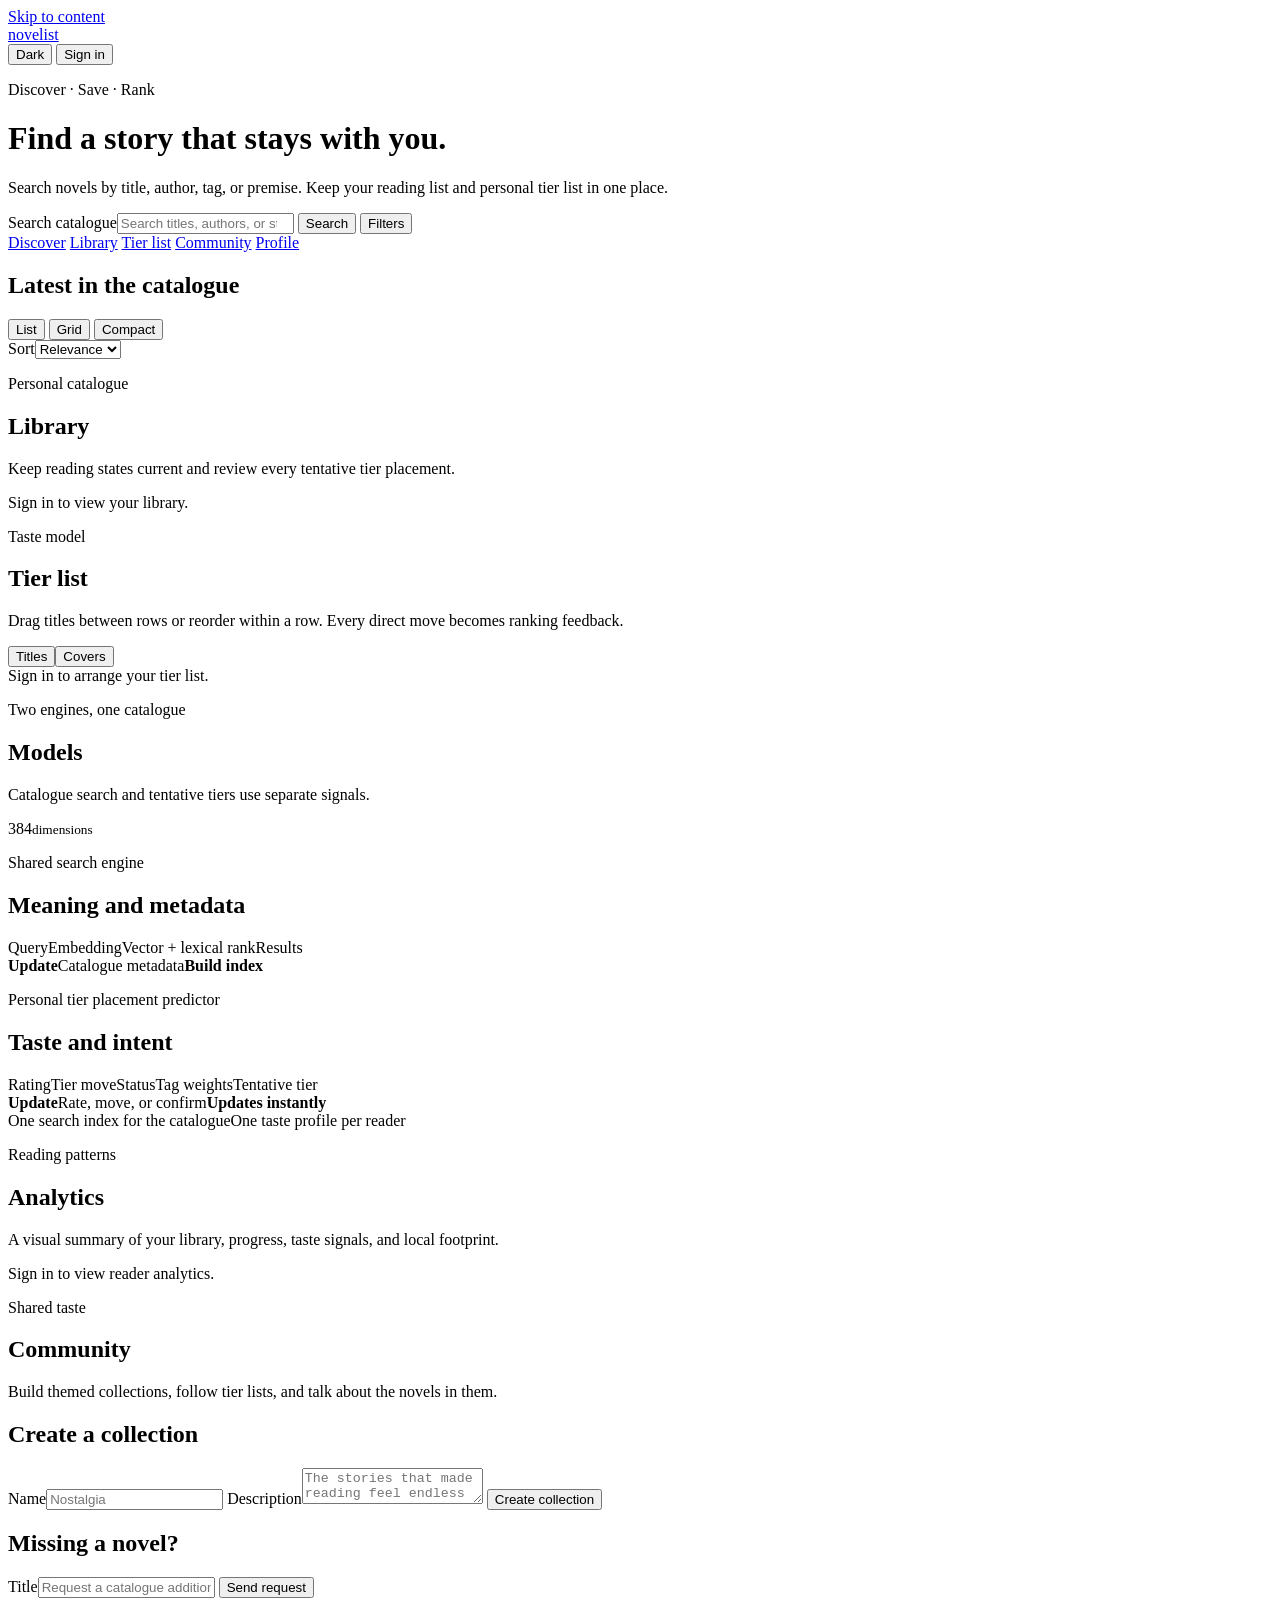
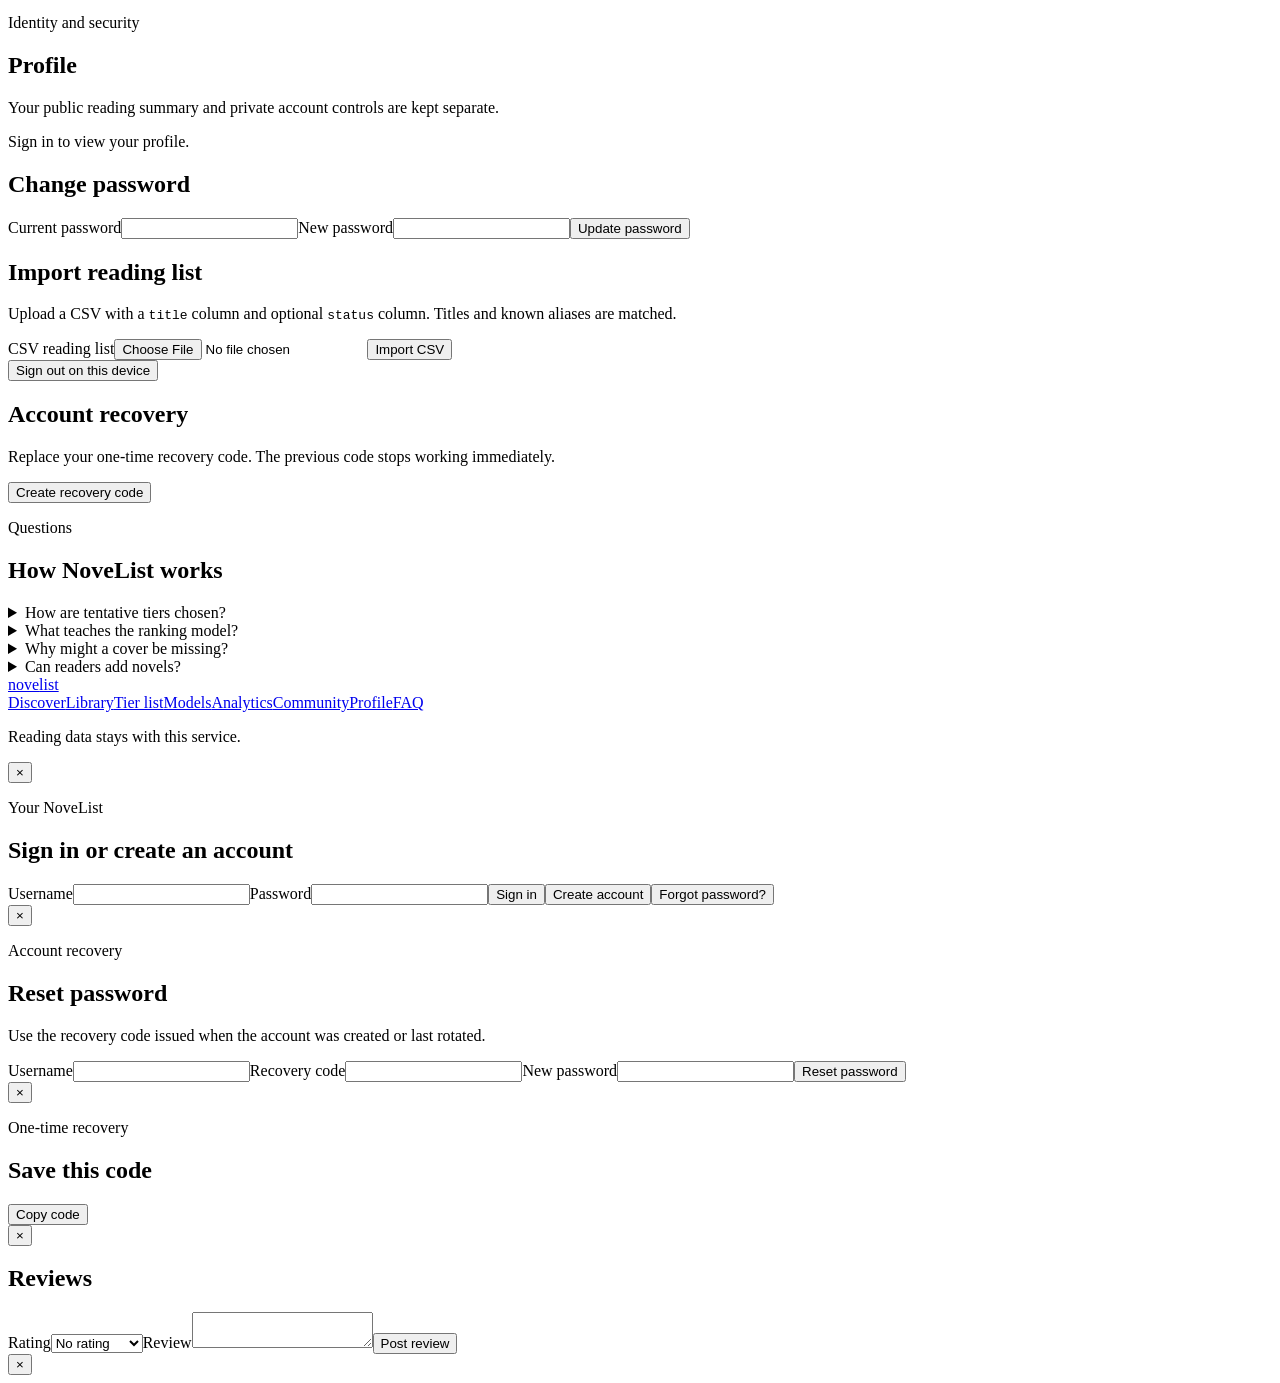
==== frontend/index.html @ 086676cf "Prepare NoveList for repository review" ====
<!doctype html>
<html lang="en">
<head>
  <meta charset="utf-8">
  <meta name="viewport" content="width=device-width, initial-scale=1">
  <meta name="description" content="Search a local novel catalogue, track reading progress, build tier lists, and review tentative placements shaped by your ratings.">
  <meta name="theme-color" content="#111512">
  <meta property="og:type" content="website">
  <meta property="og:title" content="NoveList | A living record of what you read">
  <meta property="og:description" content="Catalogue novels, track reading states, and shape a tier list that learns from your choices.">
  <meta id="og-image" property="og:image" content="/social-card.svg">
  <meta name="twitter:card" content="summary_large_image">
  <title>NoveList | Discover and rank novels</title>
  <link rel="icon" href="/favicon.svg" type="image/svg+xml">
  <link rel="stylesheet" href="/styles.css">
  <script type="application/ld+json">
  {"@context":"https://schema.org","@type":"FAQPage","mainEntity":[
    {"@type":"Question","name":"How are novels ranked?","acceptedAnswer":{"@type":"Answer","text":"New saves receive a tentative tier based on ratings, direct placements, matching tags, and reading state. Rating, moving, or confirming a title updates future suggestions."}},
    {"@type":"Question","name":"Where is reading data stored?","acceptedAnswer":{"@type":"Answer","text":"Accounts, reading states, tier placements, reviews, and collections are stored by the local NoveList service."}},
    {"@type":"Question","name":"Can I import an existing reading list?","acceptedAnswer":{"@type":"Answer","text":"Yes. Signed-in readers can import a CSV containing a title column and an optional status column."}}
  ]}
  </script>
</head>
<body>
  <a class="skip-link" href="#content">Skip to content</a>
  <header class="site-header">
    <a class="brand" href="#discover" aria-label="NoveList home">nove<span>list</span></a>
    <div class="header-actions">
      <button id="theme" class="icon-button" type="button" aria-label="Toggle colour theme">Dark</button>
      <button id="auth" class="outline-button" type="button">Sign in</button>
    </div>
  </header>

  <main id="content" class="page-shell">
    <div class="search-intro">
      <p class="eyebrow">Discover · Save · Rank</p>
      <h1>Find a story that stays with you.</h1>
      <p>Search novels by title, author, tag, or premise. Keep your reading list and personal tier list in one place.</p>
    </div>
    <div id="discover-search" class="search-bar">
      <label class="search-input"><span class="sr-only">Search catalogue</span><input id="query" type="search" autocomplete="off" placeholder="Search titles, authors, or story ideas"></label>
      <button id="search" class="primary-button" type="button">Search</button>
      <button id="open-filters" class="outline-button" type="button" aria-haspopup="dialog" aria-controls="tag-dialog" aria-expanded="false">Filters <span id="filter-count"></span></button>
    </div>
    <nav class="primary-nav" aria-label="Primary navigation">
      <a href="#discover" data-nav="discover">Discover</a>
      <a href="#library" data-nav="library">Library</a>
      <a href="#tiers" data-nav="tiers">Tier list</a>
      <a href="#community" data-nav="community">Community</a>
      <a href="#account" data-nav="account">Profile</a>
      <a href="#admin" data-nav="admin" id="admin-nav" hidden>Admin</a>
    </nav>
    <div id="notice" class="notice" role="status" aria-live="polite"></div>
    <div id="selected-tags" class="selected-tags" aria-label="Selected tag filters"></div>

    <section id="discover" class="view active" data-title="Discover novels">
      <dialog id="tag-dialog" class="filter-dialog" aria-labelledby="tag-filter-title">
        <div class="filter-heading"><h2 id="tag-filter-title">Filter by tags</h2><button id="close-filters" class="icon-button" type="button" aria-label="Close filters">×</button></div>
        <p>Choose tags to narrow results. A novel must have every selected tag.</p>
        <label class="tag-search">Find a tag<input id="tag-query" type="search" placeholder="Try cultivation" maxlength="80"></label>
        <p id="tag-summary" class="subtle" role="status"></p>
        <div id="tag-cloud" class="tag-cloud"><span class="subtle">Loading tags</span></div>
        <div class="filter-actions"><button id="clear-tags" class="text-button" type="button">Clear tags</button><button id="apply-filters" class="primary-button" type="button">Show results</button></div>
      </dialog>
      <div class="discover-layout">
        <div class="catalogue-panel">
          <div class="results-toolbar">
            <div><h2 id="results-title">Latest in the catalogue</h2><p id="results-count" class="subtle"></p></div>
            <div class="toolbar-controls">
              <div id="result-view" class="segmented" aria-label="Result layout">
                <button data-result-layout="list" type="button">List</button>
                <button data-result-layout="grid" type="button">Grid</button>
                <button data-result-layout="dense" type="button">Compact</button>
              </div>
              <label class="sort-control">Sort<select id="result-sort"><option value="relevance">Relevance</option><option value="recent">Newest</option><option value="title">Title A to Z</option><option value="random">Shuffle</option></select></label>
            </div>
          </div>
          <div id="results" class="results" aria-live="polite"><div class="skeleton-grid"><div></div><div></div><div></div></div></div>
          <div class="pagination"><button id="load-more" class="outline-button" type="button" hidden>Load more</button><span id="catalogue-end" class="subtle"></span></div>
          <div id="scroll-sentinel" aria-hidden="true"></div>
        </div>
      </div>
    </section>

    <section id="library" class="view" data-title="Your library">
      <div class="section-heading"><div><p class="eyebrow">Personal catalogue</p><h1>Library</h1><p>Keep reading states current and review every tentative tier placement.</p></div><div id="filters" class="status-filters"></div></div>
      <div id="books" class="library-grid"><div class="empty">Sign in to view your library.</div></div>
    </section>

    <section id="tiers" class="view" data-title="Your tier list">
      <div class="section-heading"><div><p class="eyebrow">Taste model</p><h1>Tier list</h1><p>Drag titles between rows or reorder within a row. Every direct move becomes ranking feedback.</p></div><div id="tier-view" class="segmented"><button data-display="title" type="button">Titles</button><button data-display="cover" type="button">Covers</button></div></div>
      <div id="tierboard" class="tierboard"><div class="empty">Sign in to arrange your tier list.</div></div>
    </section>

    <section id="models" class="view" data-title="Search and tier placement">
      <div class="section-heading"><div><p class="eyebrow">Two engines, one catalogue</p><h1>Models</h1><p>Catalogue search and tentative tiers use separate signals.</p></div><div id="model-catalogue-size" class="subtle"></div></div>
      <div class="model-map" aria-label="Search and tier placement flow">
        <article class="model-panel search-model">
          <div class="model-orbit"><span>384</span><small>dimensions</small></div>
          <p class="eyebrow">Shared search engine</p><h2>Meaning and metadata</h2>
          <div class="model-flow"><span>Query</span><i></i><span>Embedding</span><i></i><span>Vector + lexical rank</span><i></i><span>Results</span></div>
          <div class="model-update"><strong>Update</strong><span>Catalogue metadata</span><b>Build index</b></div>
        </article>
        <article class="model-panel taste-model">
          <div class="taste-radar" aria-hidden="true"><i></i><i></i><i></i><span></span></div>
          <p class="eyebrow">Personal tier placement predictor</p><h2>Taste and intent</h2>
          <div class="model-flow"><span>Rating</span><span>Tier move</span><span>Status</span><i></i><span>Tag weights</span><i></i><span>Tentative tier</span></div>
          <div class="model-update"><strong>Update</strong><span>Rate, move, or confirm</span><b>Updates instantly</b></div>
        </article>
      </div>
      <div class="model-legend"><span><i class="shared-dot"></i>One search index for the catalogue</span><span><i class="private-dot"></i>One taste profile per reader</span></div>
    </section>

    <section id="analytics" class="view" data-title="Reading analytics">
      <div class="section-heading"><div><p class="eyebrow">Reading patterns</p><h1>Analytics</h1><p>A visual summary of your library, progress, taste signals, and local footprint.</p></div><div id="storage" class="subtle"></div></div>
      <div id="analytics-content"><div class="empty">Sign in to view reader analytics.</div></div>
    </section>

    <section id="community" class="view" data-title="Community collections">
      <div class="section-heading"><div><p class="eyebrow">Shared taste</p><h1>Community</h1><p>Build themed collections, follow tier lists, and talk about the novels in them.</p></div></div>
      <div class="split-layout">
        <form id="collection-form" class="form-panel">
          <h2>Create a collection</h2>
          <label>Name<input id="collection-name" required maxlength="80" placeholder="Nostalgia"></label>
          <label>Description<textarea id="collection-description" maxlength="500" placeholder="The stories that made reading feel endless"></textarea></label>
          <button class="primary-button" type="submit">Create collection</button>
          <div class="form-divider"></div>
          <h2>Missing a novel?</h2>
          <label>Title<input id="request-title" maxlength="300" placeholder="Request a catalogue addition"></label>
          <button id="request-novel" class="outline-button" type="button">Send request</button>
        </form>
        <div id="shared-collections" class="collection-list"><div class="skeleton wide"></div></div>
      </div>
    </section>

    <section id="account" class="view" data-title="Reader profile">
      <div class="section-heading"><div><p class="eyebrow">Identity and security</p><h1>Profile</h1><p>Your public reading summary and private account controls are kept separate.</p></div></div>
      <div id="account-summary" class="profile-summary"><div class="empty">Sign in to view your profile.</div></div>
      <div id="account-controls" class="account-panels">
        <form id="password-form" class="form-panel"><h2>Change password</h2><label>Current password<input id="current-password" required type="password" autocomplete="current-password"></label><label>New password<input id="new-password" required minlength="10" type="password" autocomplete="new-password"></label><button class="outline-button" type="submit">Update password</button></form>
        <div class="form-panel"><h2>Import reading list</h2><p>Upload a CSV with a <code>title</code> column and optional <code>status</code> column. Titles and known aliases are matched.</p><label>CSV reading list<input id="library-import-file" type="file" accept=".csv,text/csv"></label><button id="import-library" class="outline-button" type="button">Import CSV</button><div class="form-divider"></div><button id="logout" class="outline-button" type="button">Sign out on this device</button></div>
        <div class="form-panel"><h2>Account recovery</h2><p>Replace your one-time recovery code. The previous code stops working immediately.</p><button id="rotate-recovery" class="outline-button" type="button">Create recovery code</button></div>
      </div>
    </section>

    <section id="admin" class="view" data-title="Catalogue administration" hidden>
      <div class="section-heading"><div><p class="eyebrow">Metadata operations</p><h1>Catalogue ingestion</h1><p>Collection jobs rotate through later pages, skip complete records, and revisit incomplete metadata.</p></div></div>
      <div class="admin-grid">
        <form id="direct-form" class="form-panel"><h2>Find an exact title</h2><p>Search all configured providers. Matching series titles are collected with it when a series page is available.</p><label>Novel title<input id="direct-title" required maxlength="300" placeholder="Exact or translated title"></label><button class="primary-button" type="submit">Find and add</button></form>
        <form id="scrape-form" class="form-panel"><h2>Expand or repair the catalogue</h2><label>Operation<select id="scrape-source"><option value="repair">Repair missing covers, authors, and descriptions</option><option value="royalroad">Royal Road, continue later pages</option><option value="novelfire">NovelFire xianxia and xuanhuan</option><option value="novelfull">NovelFull xianxia and xuanhuan</option><option value="novelupdates">Novel Updates xianxia and xuanhuan</option></select></label><label>Maximum records<input id="scrape-limit" type="number" min="1" max="200" value="20"></label><button class="outline-button" type="submit">Start collection</button></form>
        <form id="custom-scrape-form" class="form-panel"><h2>Add from a metadata page</h2><label>Public page URL<input id="custom-source-url" required type="url" maxlength="2000" placeholder="https://publisher.example/book"></label><button class="outline-button" type="submit">Collect page</button></form>
        <form id="catalogue-editor" class="form-panel catalogue-editor"><div class="editor-heading"><h2>Edit catalogue record</h2><span id="editor-record-id">New record</span></div><label>Title<input id="editor-title" required maxlength="300"></label><label>Aliases<textarea id="editor-aliases" placeholder="One title per line"></textarea></label><label>Author<input id="editor-author" maxlength="300"></label><label>Description<textarea id="editor-synopsis" maxlength="20000"></textarea></label><div class="editor-columns"><label>Tags<input id="editor-tags" placeholder="fantasy, cultivation"></label><label>Publication status<input id="editor-status" maxlength="80"></label><label>Source label<input id="editor-source" maxlength="120"></label><label>Cover URL<input id="editor-cover" type="url" maxlength="2000"></label></div><label>Source links<textarea id="editor-links" placeholder="Publisher | https://example.com/book"></textarea></label><div class="collection-actions"><button class="primary-button" type="submit">Save record</button><button id="editor-reset" class="outline-button" type="button">New record</button></div></form>
      </div>
      <div id="scrape-jobs" class="jobs-panel"></div>
    </section>

    <section id="faq" class="view faq" data-title="Frequently asked questions" aria-labelledby="faq-title">
      <p class="eyebrow">Questions</p><h2 id="faq-title">How NoveList works</h2>
      <div class="faq-grid">
        <details><summary>How are tentative tiers chosen?</summary><p>Direct placements and ratings establish your baseline. Shared tags and the title’s reading state adjust that estimate. Dropped titles start conservatively.</p></details>
        <details><summary>What teaches the ranking model?</summary><p>Rating, dragging, assigning a tier, or confirming a suggestion records feedback. Later predictions use those choices, with more weight on completed and dropped titles.</p></details>
        <details><summary>Why might a cover be missing?</summary><p>A source may not publish one, may block hotlinking, or may have moved the image. NoveList tries its local cache, a safe proxy, and the source URL before showing a placeholder.</p></details>
        <details><summary>Can readers add novels?</summary><p>Readers can request a title. Administrators can run exact-title discovery or broader collection jobs so the shared catalogue stays controlled and deduplicated.</p></details>
      </div>
    </section>
  </main>

  <footer class="site-footer"><a class="brand" href="#discover">nove<span>list</span></a><nav><a href="#discover">Discover</a><a href="#library">Library</a><a href="#tiers">Tier list</a><a href="#models">Models</a><a href="#analytics">Analytics</a><a href="#community">Community</a><a href="#account">Profile</a><a href="#faq">FAQ</a></nav><p>Reading data stays with this service.</p></footer>

  <div id="login-modal" class="modal" aria-hidden="true"><form id="login-form" class="modal-panel"><button id="close-login" type="button" class="modal-close" aria-label="Close">×</button><p class="eyebrow">Your NoveList</p><h2>Sign in or create an account</h2><p id="auth-message" class="form-message" role="status"></p><label>Username<input id="username" required minlength="3" maxlength="32" autocomplete="username"></label><label>Password<input id="password" required maxlength="256" type="password" autocomplete="current-password"></label><button id="sign-in" class="primary-button" type="submit">Sign in</button><button id="register" class="outline-button" type="button">Create account</button><button id="open-reset" class="text-button" type="button">Forgot password?</button></form></div>
  <div id="reset-modal" class="modal" aria-hidden="true"><form id="reset-form" class="modal-panel"><button id="close-reset" type="button" class="modal-close" aria-label="Close">×</button><p class="eyebrow">Account recovery</p><h2>Reset password</h2><p id="reset-message" class="form-message" role="status">Use the recovery code issued when the account was created or last rotated.</p><label>Username<input id="reset-username" required minlength="3" maxlength="32" autocomplete="username"></label><label>Recovery code<input id="reset-code" required minlength="16" maxlength="128" autocomplete="off"></label><label>New password<input id="reset-password" required minlength="10" maxlength="256" type="password" autocomplete="new-password"></label><button class="primary-button" type="submit">Reset password</button></form></div>
  <div id="recovery-modal" class="modal" aria-hidden="true"><div class="modal-panel"><button id="close-recovery" type="button" class="modal-close" aria-label="Close">×</button><p class="eyebrow">One-time recovery</p><h2>Save this code</h2><p id="recovery-lead" class="subtle"></p><code id="recovery-code" class="recovery-code"></code><button id="copy-recovery" class="outline-button" type="button">Copy code</button></div></div>
  <div id="review-modal" class="modal" aria-hidden="true"><div class="modal-panel discussion"><button id="close-reviews" type="button" class="modal-close" aria-label="Close">×</button><h2 id="review-title">Reviews</h2><div id="review-list" class="discussion-list"></div><form id="review-form"><label>Rating<select id="review-rating"><option value="">No rating</option><option value="5">5, loved it</option><option value="4">4, liked it</option><option value="3">3, mixed</option><option value="2">2, disliked it</option><option value="1">1, hated it</option></select></label><label>Review<textarea id="review-body" required maxlength="2000"></textarea></label><button class="primary-button" type="submit">Post review</button></form></div></div>
  <div id="collection-modal" class="modal" aria-hidden="true"><div class="modal-panel collection-detail"><button id="close-collection" type="button" class="modal-close" aria-label="Close">×</button><div id="collection-detail"></div></div></div>

  <script src="/app.js" defer></script>
</body>
</html>
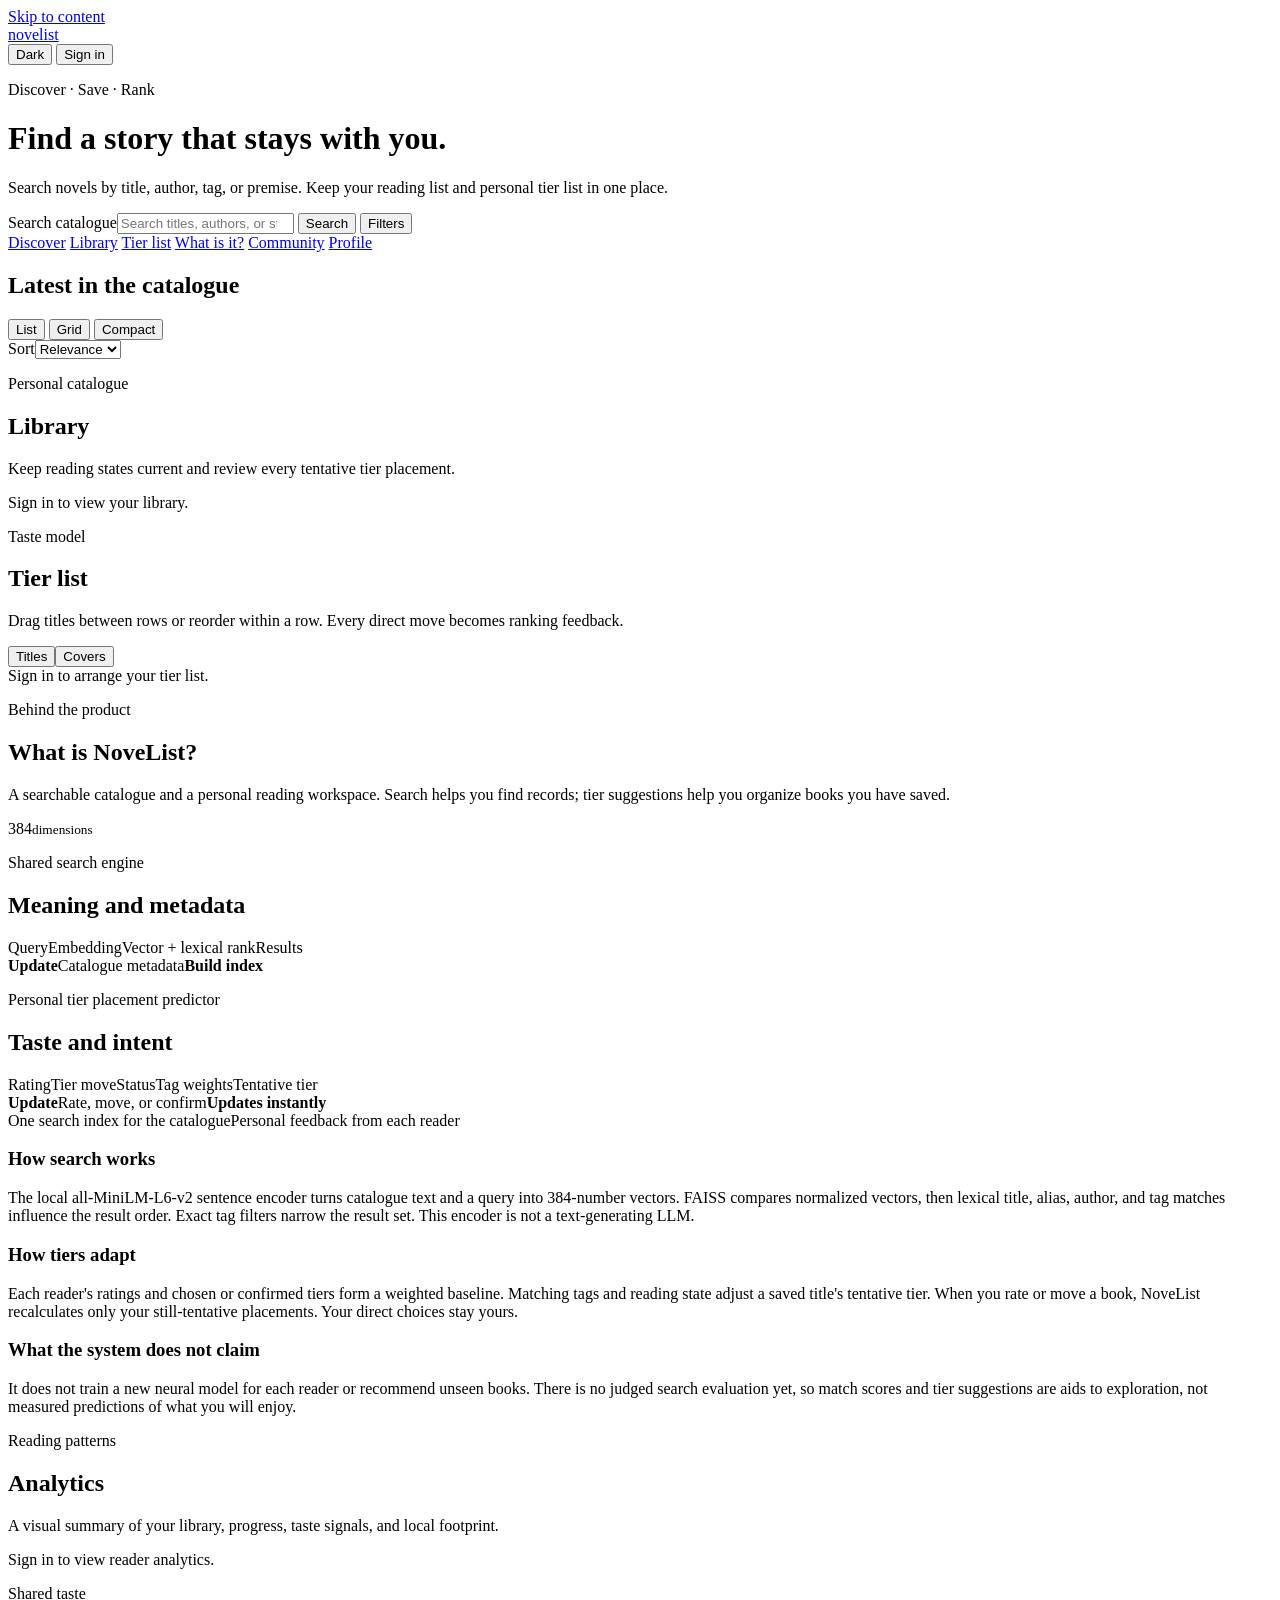
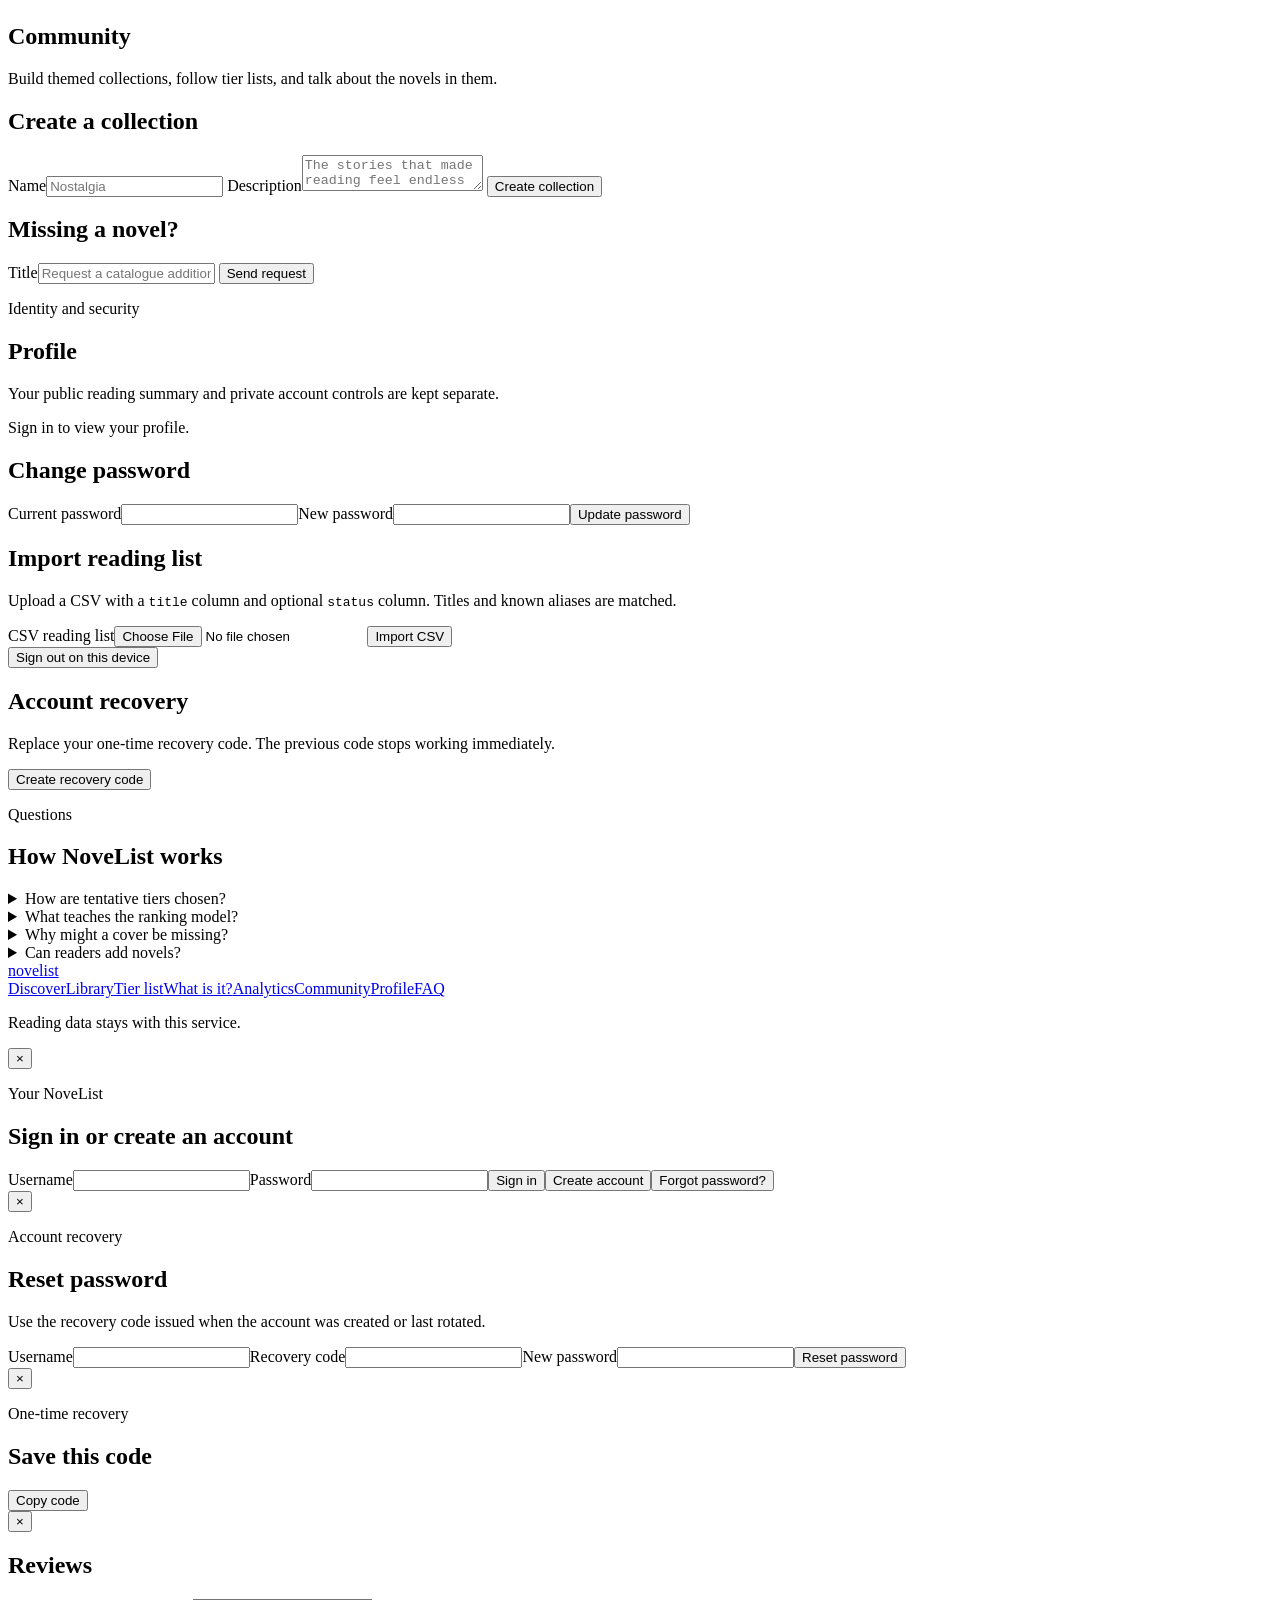
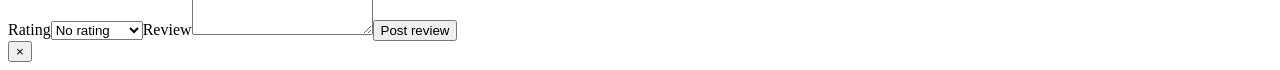
==== commit 84e1eb2f: "Add catalogue preview and deployment setup" ====
--- a/frontend/index.html
+++ b/frontend/index.html
@@ -12,7 +12,7 @@
   <meta name="twitter:card" content="summary_large_image">
   <title>NoveList | Discover and rank novels</title>
   <link rel="icon" href="/favicon.svg" type="image/svg+xml">
-  <link rel="stylesheet" href="/styles.css">
+  <link rel="stylesheet" href="/styles.css?v=2">
   <script type="application/ld+json">
   {"@context":"https://schema.org","@type":"FAQPage","mainEntity":[
     {"@type":"Question","name":"How are novels ranked?","acceptedAnswer":{"@type":"Answer","text":"New saves receive a tentative tier based on ratings, direct placements, matching tags, and reading state. Rating, moving, or confirming a title updates future suggestions."}},
@@ -46,10 +46,13 @@
       <a href="#discover" data-nav="discover">Discover</a>
       <a href="#library" data-nav="library">Library</a>
       <a href="#tiers" data-nav="tiers">Tier list</a>
+      <a href="#models" data-nav="models">What is it?</a>
       <a href="#community" data-nav="community">Community</a>
       <a href="#account" data-nav="account">Profile</a>
       <a href="#admin" data-nav="admin" id="admin-nav" hidden>Admin</a>
     </nav>
+    <div id="demo-banner" class="demo-banner" hidden>Fictional demonstration catalogue · These records are examples, not published novels.</div>
+    <div id="preview-banner" class="preview-banner" hidden><p id="preview-copy"></p><button id="preview-signin" class="outline-button" type="button">Sign in for the full catalogue</button></div>
     <div id="notice" class="notice" role="status" aria-live="polite"></div>
     <div id="selected-tags" class="selected-tags" aria-label="Selected tag filters"></div>
 
@@ -93,7 +96,7 @@
     </section>
 
     <section id="models" class="view" data-title="Search and tier placement">
-      <div class="section-heading"><div><p class="eyebrow">Two engines, one catalogue</p><h1>Models</h1><p>Catalogue search and tentative tiers use separate signals.</p></div><div id="model-catalogue-size" class="subtle"></div></div>
+      <div class="section-heading"><div><p class="eyebrow">Behind the product</p><h1>What is NoveList?</h1><p>A searchable catalogue and a personal reading workspace. Search helps you find records; tier suggestions help you organize books you have saved.</p></div><div id="model-catalogue-size" class="subtle"></div></div>
       <div class="model-map" aria-label="Search and tier placement flow">
         <article class="model-panel search-model">
           <div class="model-orbit"><span>384</span><small>dimensions</small></div>
@@ -108,7 +111,12 @@
           <div class="model-update"><strong>Update</strong><span>Rate, move, or confirm</span><b>Updates instantly</b></div>
         </article>
       </div>
-      <div class="model-legend"><span><i class="shared-dot"></i>One search index for the catalogue</span><span><i class="private-dot"></i>One taste profile per reader</span></div>
+      <div class="model-legend"><span><i class="shared-dot"></i>One search index for the catalogue</span><span><i class="private-dot"></i>Personal feedback from each reader</span></div>
+      <div class="architecture-notes">
+        <article><h3>How search works</h3><p>The local all-MiniLM-L6-v2 sentence encoder turns catalogue text and a query into 384-number vectors. FAISS compares normalized vectors, then lexical title, alias, author, and tag matches influence the result order. Exact tag filters narrow the result set. This encoder is not a text-generating LLM.</p></article>
+        <article><h3>How tiers adapt</h3><p>Each reader's ratings and chosen or confirmed tiers form a weighted baseline. Matching tags and reading state adjust a saved title's tentative tier. When you rate or move a book, NoveList recalculates only your still-tentative placements. Your direct choices stay yours.</p></article>
+        <article><h3>What the system does not claim</h3><p>It does not train a new neural model for each reader or recommend unseen books. There is no judged search evaluation yet, so match scores and tier suggestions are aids to exploration, not measured predictions of what you will enjoy.</p></article>
+      </div>
     </section>
 
     <section id="analytics" class="view" data-title="Reading analytics">
@@ -165,7 +173,7 @@
     </section>
   </main>
 
-  <footer class="site-footer"><a class="brand" href="#discover">nove<span>list</span></a><nav><a href="#discover">Discover</a><a href="#library">Library</a><a href="#tiers">Tier list</a><a href="#models">Models</a><a href="#analytics">Analytics</a><a href="#community">Community</a><a href="#account">Profile</a><a href="#faq">FAQ</a></nav><p>Reading data stays with this service.</p></footer>
+  <footer class="site-footer"><a class="brand" href="#discover">nove<span>list</span></a><nav><a href="#discover">Discover</a><a href="#library">Library</a><a href="#tiers">Tier list</a><a href="#models">What is it?</a><a href="#analytics">Analytics</a><a href="#community">Community</a><a href="#account">Profile</a><a href="#faq">FAQ</a></nav><p>Reading data stays with this service.</p></footer>
 
   <div id="login-modal" class="modal" aria-hidden="true"><form id="login-form" class="modal-panel"><button id="close-login" type="button" class="modal-close" aria-label="Close">×</button><p class="eyebrow">Your NoveList</p><h2>Sign in or create an account</h2><p id="auth-message" class="form-message" role="status"></p><label>Username<input id="username" required minlength="3" maxlength="32" autocomplete="username"></label><label>Password<input id="password" required maxlength="256" type="password" autocomplete="current-password"></label><button id="sign-in" class="primary-button" type="submit">Sign in</button><button id="register" class="outline-button" type="button">Create account</button><button id="open-reset" class="text-button" type="button">Forgot password?</button></form></div>
   <div id="reset-modal" class="modal" aria-hidden="true"><form id="reset-form" class="modal-panel"><button id="close-reset" type="button" class="modal-close" aria-label="Close">×</button><p class="eyebrow">Account recovery</p><h2>Reset password</h2><p id="reset-message" class="form-message" role="status">Use the recovery code issued when the account was created or last rotated.</p><label>Username<input id="reset-username" required minlength="3" maxlength="32" autocomplete="username"></label><label>Recovery code<input id="reset-code" required minlength="16" maxlength="128" autocomplete="off"></label><label>New password<input id="reset-password" required minlength="10" maxlength="256" type="password" autocomplete="new-password"></label><button class="primary-button" type="submit">Reset password</button></form></div>
@@ -173,6 +181,6 @@
   <div id="review-modal" class="modal" aria-hidden="true"><div class="modal-panel discussion"><button id="close-reviews" type="button" class="modal-close" aria-label="Close">×</button><h2 id="review-title">Reviews</h2><div id="review-list" class="discussion-list"></div><form id="review-form"><label>Rating<select id="review-rating"><option value="">No rating</option><option value="5">5, loved it</option><option value="4">4, liked it</option><option value="3">3, mixed</option><option value="2">2, disliked it</option><option value="1">1, hated it</option></select></label><label>Review<textarea id="review-body" required maxlength="2000"></textarea></label><button class="primary-button" type="submit">Post review</button></form></div></div>
   <div id="collection-modal" class="modal" aria-hidden="true"><div class="modal-panel collection-detail"><button id="close-collection" type="button" class="modal-close" aria-label="Close">×</button><div id="collection-detail"></div></div></div>
 
-  <script src="/app.js" defer></script>
+  <script src="/app.js?v=2" defer></script>
 </body>
 </html>
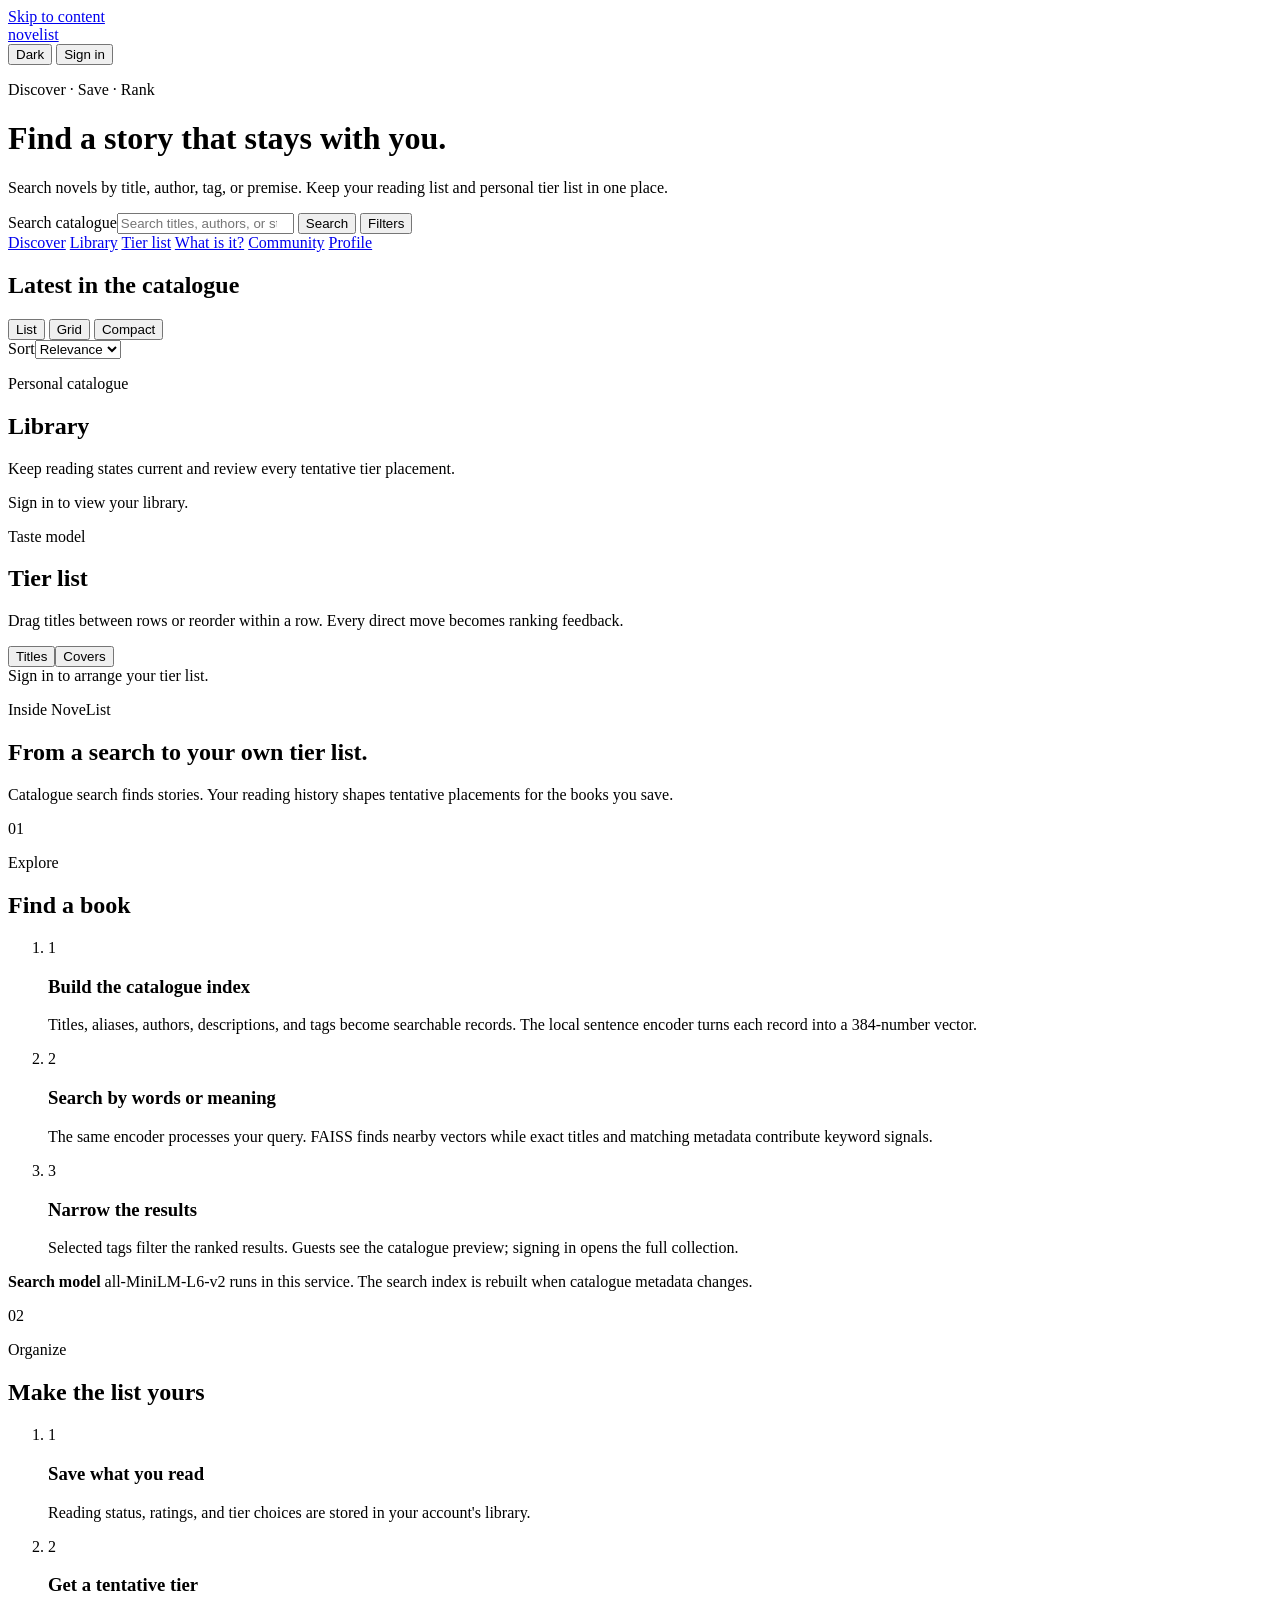
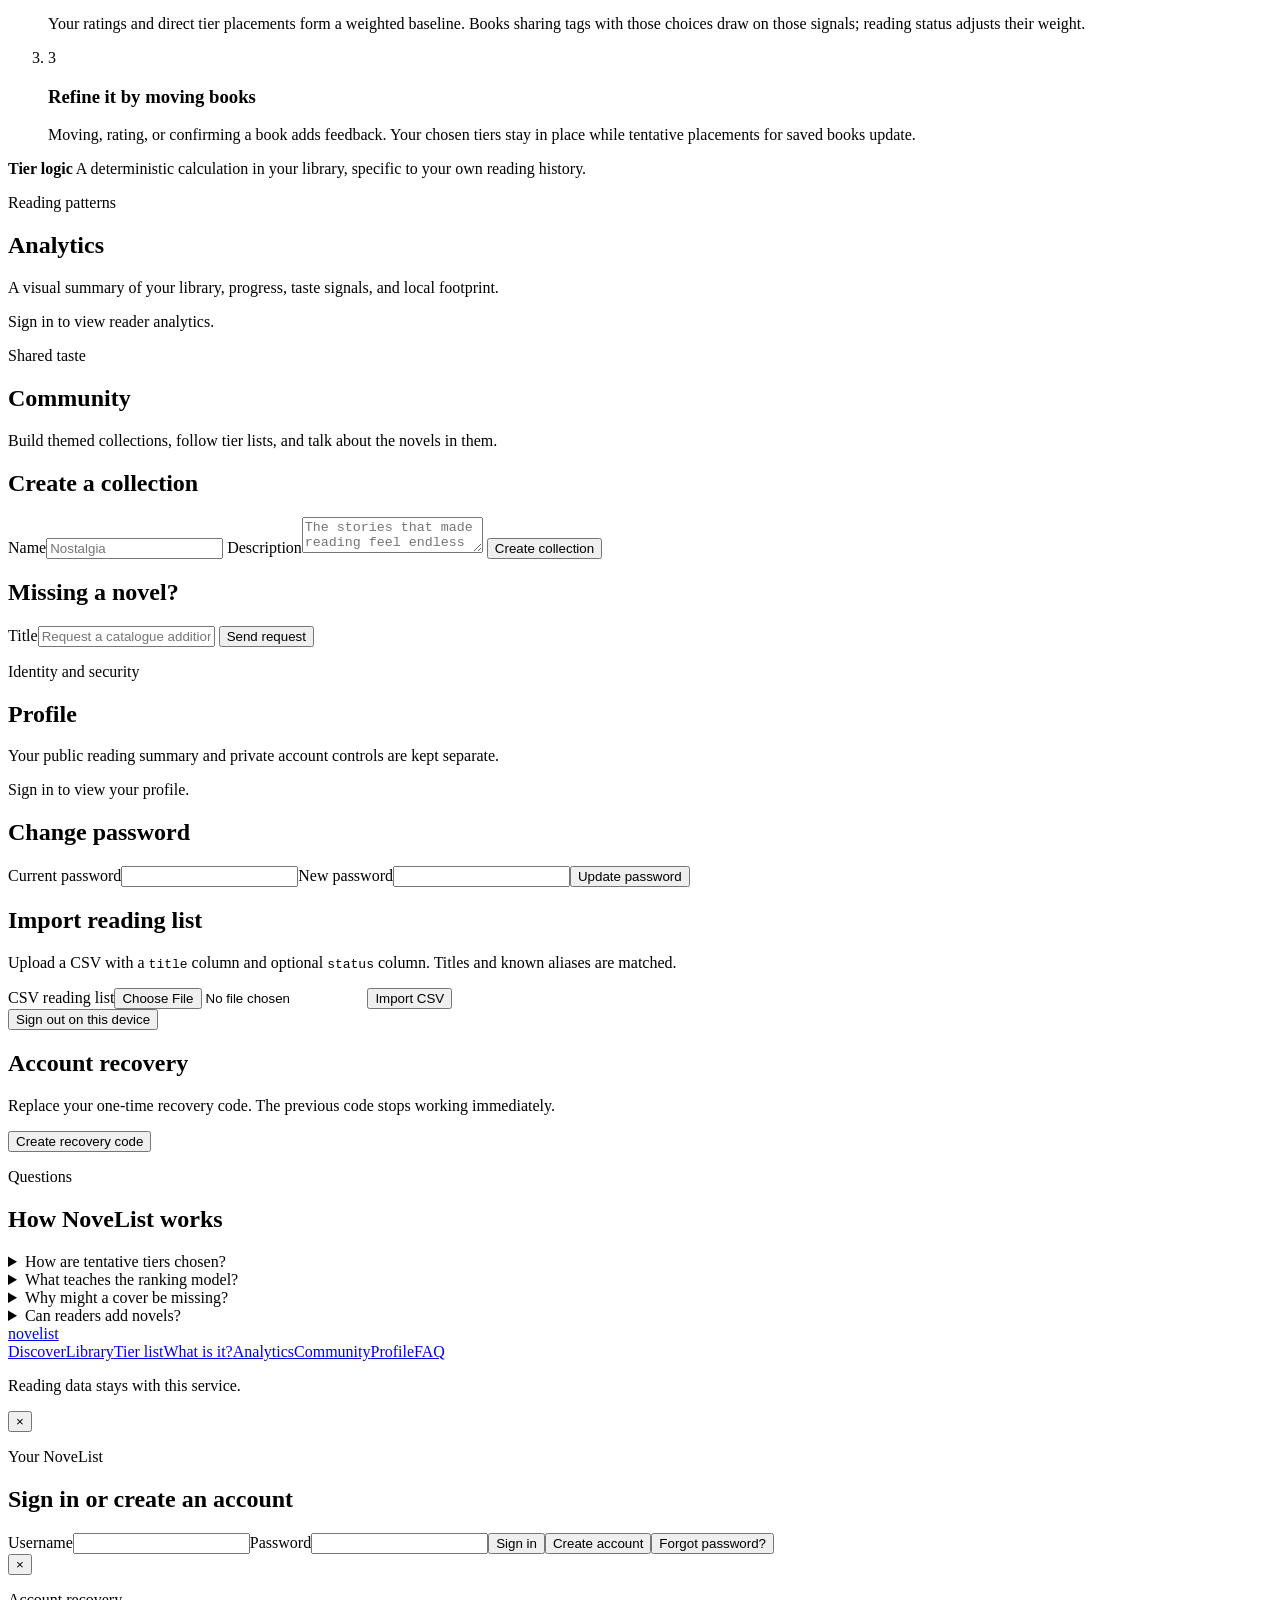
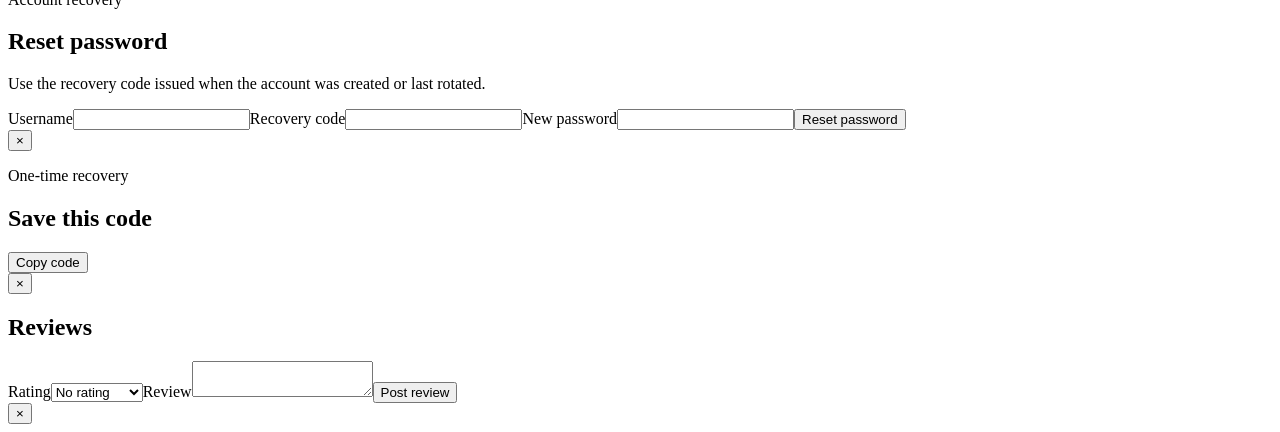
==== commit e7e971d2: "Refine NoveList documentation and interface" ====
--- a/frontend/index.html
+++ b/frontend/index.html
@@ -12,7 +12,7 @@
   <meta name="twitter:card" content="summary_large_image">
   <title>NoveList | Discover and rank novels</title>
   <link rel="icon" href="/favicon.svg" type="image/svg+xml">
-  <link rel="stylesheet" href="/styles.css?v=2">
+  <link rel="stylesheet" href="/styles.css?v=3">
   <script type="application/ld+json">
   {"@context":"https://schema.org","@type":"FAQPage","mainEntity":[
     {"@type":"Question","name":"How are novels ranked?","acceptedAnswer":{"@type":"Answer","text":"New saves receive a tentative tier based on ratings, direct placements, matching tags, and reading state. Rating, moving, or confirming a title updates future suggestions."}},
@@ -95,27 +95,31 @@
       <div id="tierboard" class="tierboard"><div class="empty">Sign in to arrange your tier list.</div></div>
     </section>
 
-    <section id="models" class="view" data-title="Search and tier placement">
-      <div class="section-heading"><div><p class="eyebrow">Behind the product</p><h1>What is NoveList?</h1><p>A searchable catalogue and a personal reading workspace. Search helps you find records; tier suggestions help you organize books you have saved.</p></div><div id="model-catalogue-size" class="subtle"></div></div>
-      <div class="model-map" aria-label="Search and tier placement flow">
-        <article class="model-panel search-model">
-          <div class="model-orbit"><span>384</span><small>dimensions</small></div>
-          <p class="eyebrow">Shared search engine</p><h2>Meaning and metadata</h2>
-          <div class="model-flow"><span>Query</span><i></i><span>Embedding</span><i></i><span>Vector + lexical rank</span><i></i><span>Results</span></div>
-          <div class="model-update"><strong>Update</strong><span>Catalogue metadata</span><b>Build index</b></div>
-        </article>
-        <article class="model-panel taste-model">
-          <div class="taste-radar" aria-hidden="true"><i></i><i></i><i></i><span></span></div>
-          <p class="eyebrow">Personal tier placement predictor</p><h2>Taste and intent</h2>
-          <div class="model-flow"><span>Rating</span><span>Tier move</span><span>Status</span><i></i><span>Tag weights</span><i></i><span>Tentative tier</span></div>
-          <div class="model-update"><strong>Update</strong><span>Rate, move, or confirm</span><b>Updates instantly</b></div>
-        </article>
+    <section id="models" class="view how-page" data-title="How NoveList works" aria-labelledby="how-title">
+      <header class="how-intro">
+        <p class="eyebrow">Inside NoveList</p>
+        <h1 id="how-title">From a search to your own tier list.</h1>
+        <p>Catalogue search finds stories. Your reading history shapes tentative placements for the books you save.</p>
+      </header>
+
+      <div class="how-section">
+        <div class="how-section-heading"><span class="how-index" aria-hidden="true">01</span><div><p class="eyebrow">Explore</p><h2>Find a book</h2></div></div>
+        <ol class="how-steps">
+          <li><span class="how-step-number" aria-hidden="true">1</span><div><h3>Build the catalogue index</h3><p>Titles, aliases, authors, descriptions, and tags become searchable records. The local sentence encoder turns each record into a 384-number vector.</p></div></li>
+          <li><span class="how-step-number" aria-hidden="true">2</span><div><h3>Search by words or meaning</h3><p>The same encoder processes your query. FAISS finds nearby vectors while exact titles and matching metadata contribute keyword signals.</p></div></li>
+          <li><span class="how-step-number" aria-hidden="true">3</span><div><h3>Narrow the results</h3><p>Selected tags filter the ranked results. Guests see the catalogue preview; signing in opens the full collection.</p></div></li>
+        </ol>
+        <p class="how-detail"><strong>Search model</strong> all-MiniLM-L6-v2 runs in this service. The search index is rebuilt when catalogue metadata changes.</p>
       </div>
-      <div class="model-legend"><span><i class="shared-dot"></i>One search index for the catalogue</span><span><i class="private-dot"></i>Personal feedback from each reader</span></div>
-      <div class="architecture-notes">
-        <article><h3>How search works</h3><p>The local all-MiniLM-L6-v2 sentence encoder turns catalogue text and a query into 384-number vectors. FAISS compares normalized vectors, then lexical title, alias, author, and tag matches influence the result order. Exact tag filters narrow the result set. This encoder is not a text-generating LLM.</p></article>
-        <article><h3>How tiers adapt</h3><p>Each reader's ratings and chosen or confirmed tiers form a weighted baseline. Matching tags and reading state adjust a saved title's tentative tier. When you rate or move a book, NoveList recalculates only your still-tentative placements. Your direct choices stay yours.</p></article>
-        <article><h3>What the system does not claim</h3><p>It does not train a new neural model for each reader or recommend unseen books. There is no judged search evaluation yet, so match scores and tier suggestions are aids to exploration, not measured predictions of what you will enjoy.</p></article>
+
+      <div class="how-section">
+        <div class="how-section-heading"><span class="how-index" aria-hidden="true">02</span><div><p class="eyebrow">Organize</p><h2>Make the list yours</h2></div></div>
+        <ol class="how-steps">
+          <li><span class="how-step-number" aria-hidden="true">1</span><div><h3>Save what you read</h3><p>Reading status, ratings, and tier choices are stored in your account's library.</p></div></li>
+          <li><span class="how-step-number" aria-hidden="true">2</span><div><h3>Get a tentative tier</h3><p>Your ratings and direct tier placements form a weighted baseline. Books sharing tags with those choices draw on those signals; reading status adjusts their weight.</p></div></li>
+          <li><span class="how-step-number" aria-hidden="true">3</span><div><h3>Refine it by moving books</h3><p>Moving, rating, or confirming a book adds feedback. Your chosen tiers stay in place while tentative placements for saved books update.</p></div></li>
+        </ol>
+        <p class="how-detail"><strong>Tier logic</strong> A deterministic calculation in your library, specific to your own reading history.</p>
       </div>
     </section>
 
@@ -181,6 +185,6 @@
   <div id="review-modal" class="modal" aria-hidden="true"><div class="modal-panel discussion"><button id="close-reviews" type="button" class="modal-close" aria-label="Close">×</button><h2 id="review-title">Reviews</h2><div id="review-list" class="discussion-list"></div><form id="review-form"><label>Rating<select id="review-rating"><option value="">No rating</option><option value="5">5, loved it</option><option value="4">4, liked it</option><option value="3">3, mixed</option><option value="2">2, disliked it</option><option value="1">1, hated it</option></select></label><label>Review<textarea id="review-body" required maxlength="2000"></textarea></label><button class="primary-button" type="submit">Post review</button></form></div></div>
   <div id="collection-modal" class="modal" aria-hidden="true"><div class="modal-panel collection-detail"><button id="close-collection" type="button" class="modal-close" aria-label="Close">×</button><div id="collection-detail"></div></div></div>
 
-  <script src="/app.js?v=2" defer></script>
+  <script src="/app.js?v=3" defer></script>
 </body>
 </html>
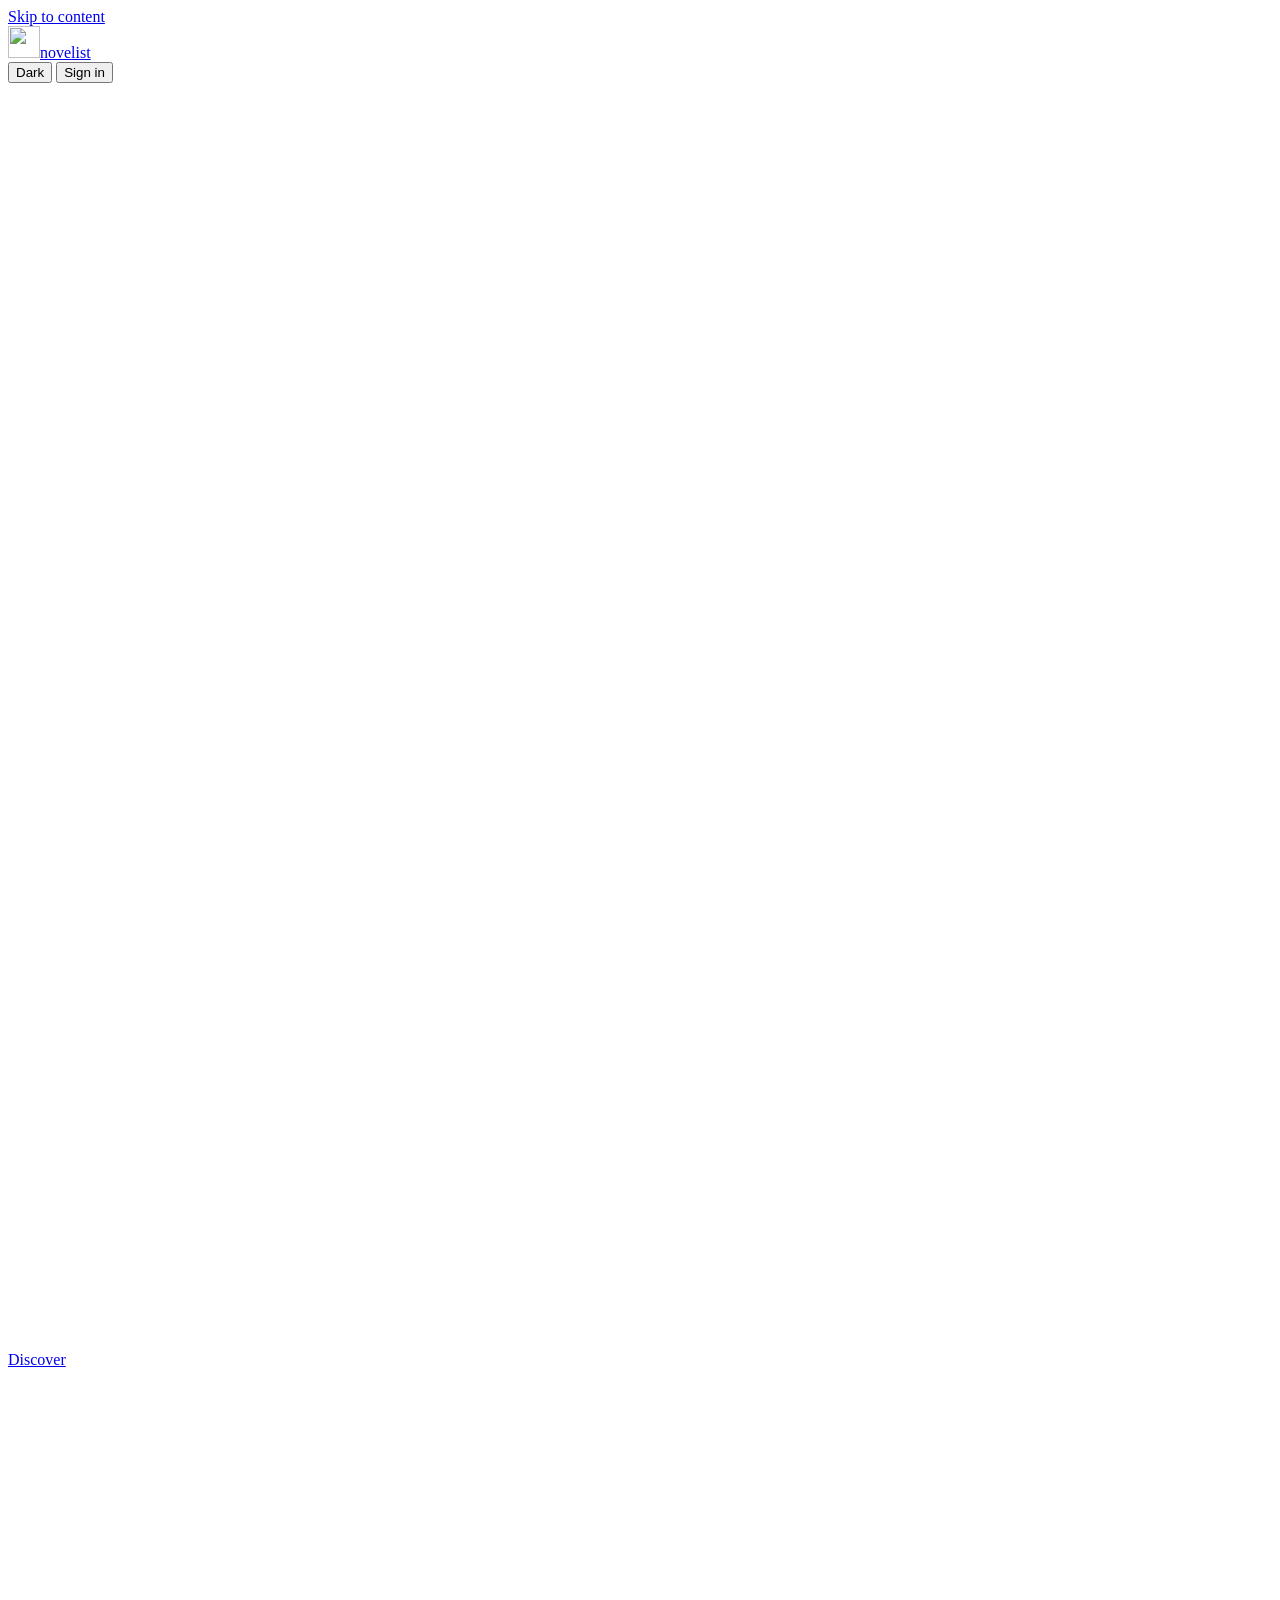
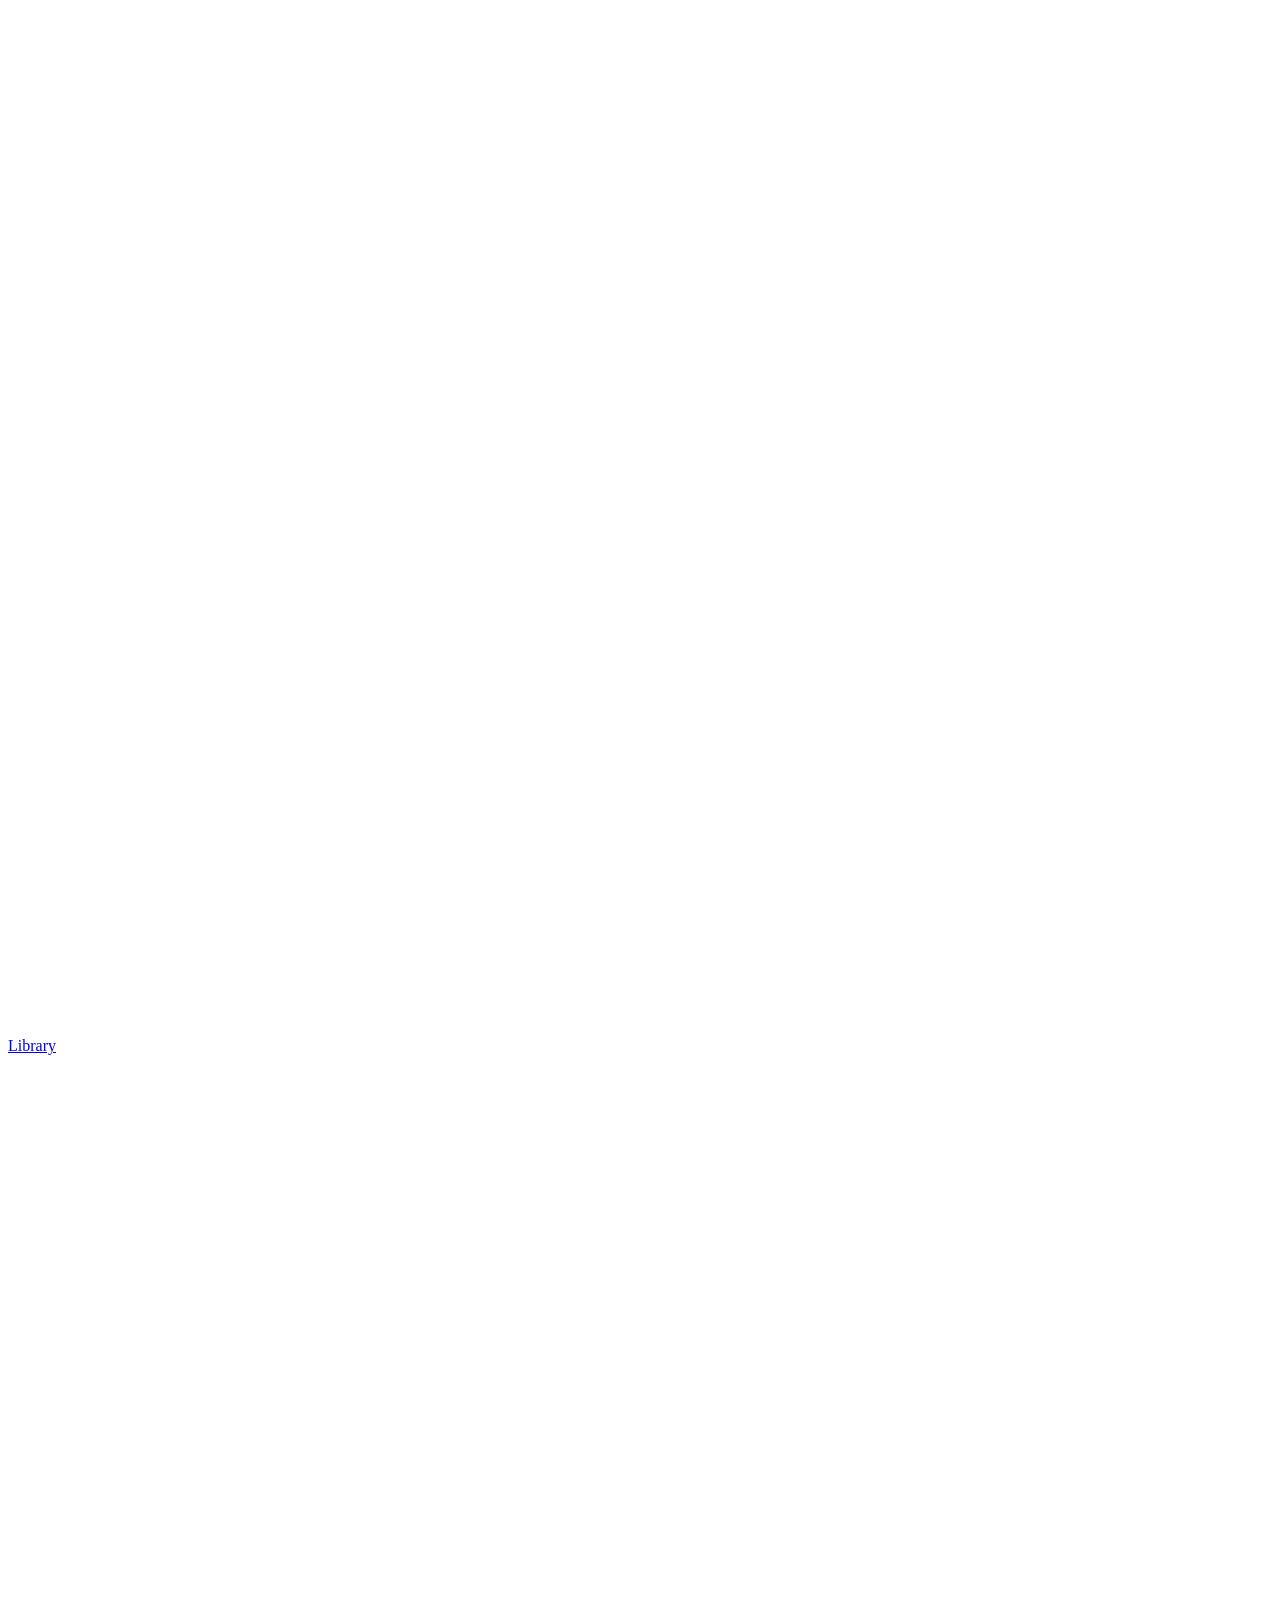
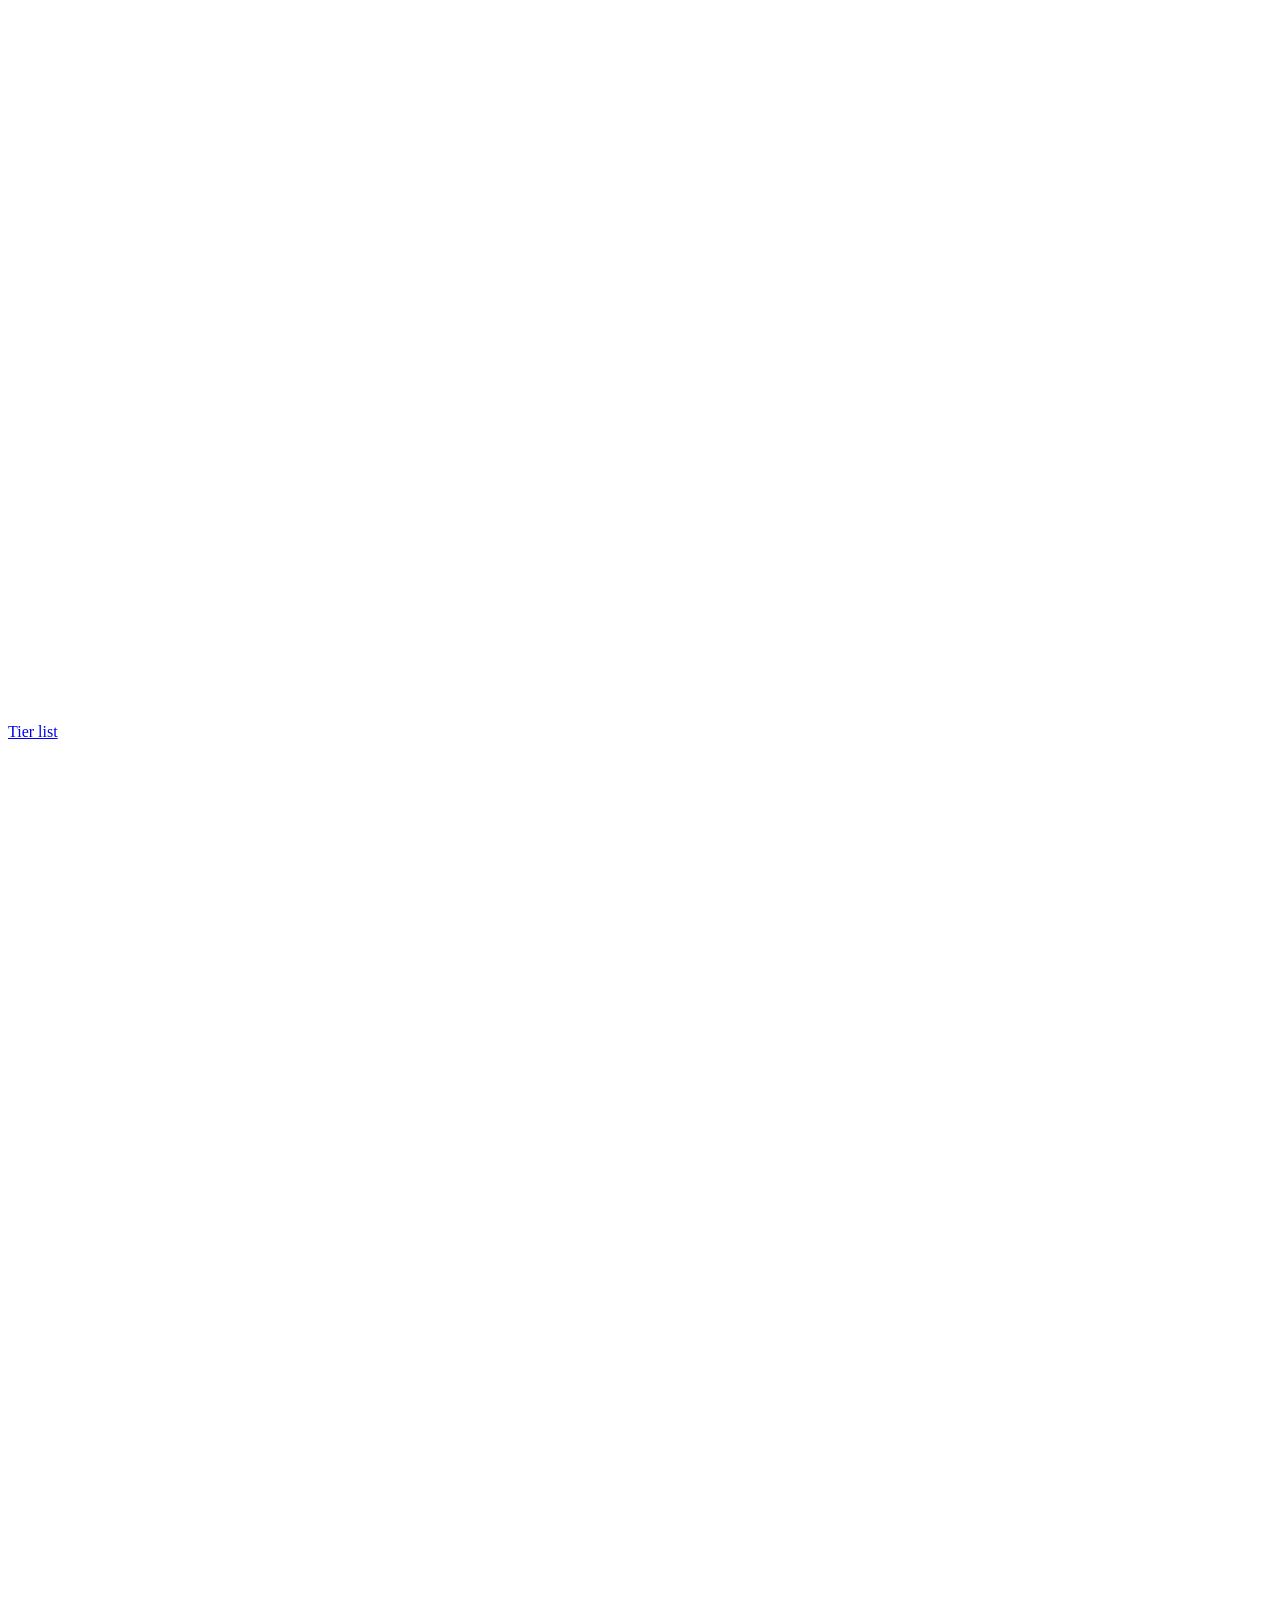
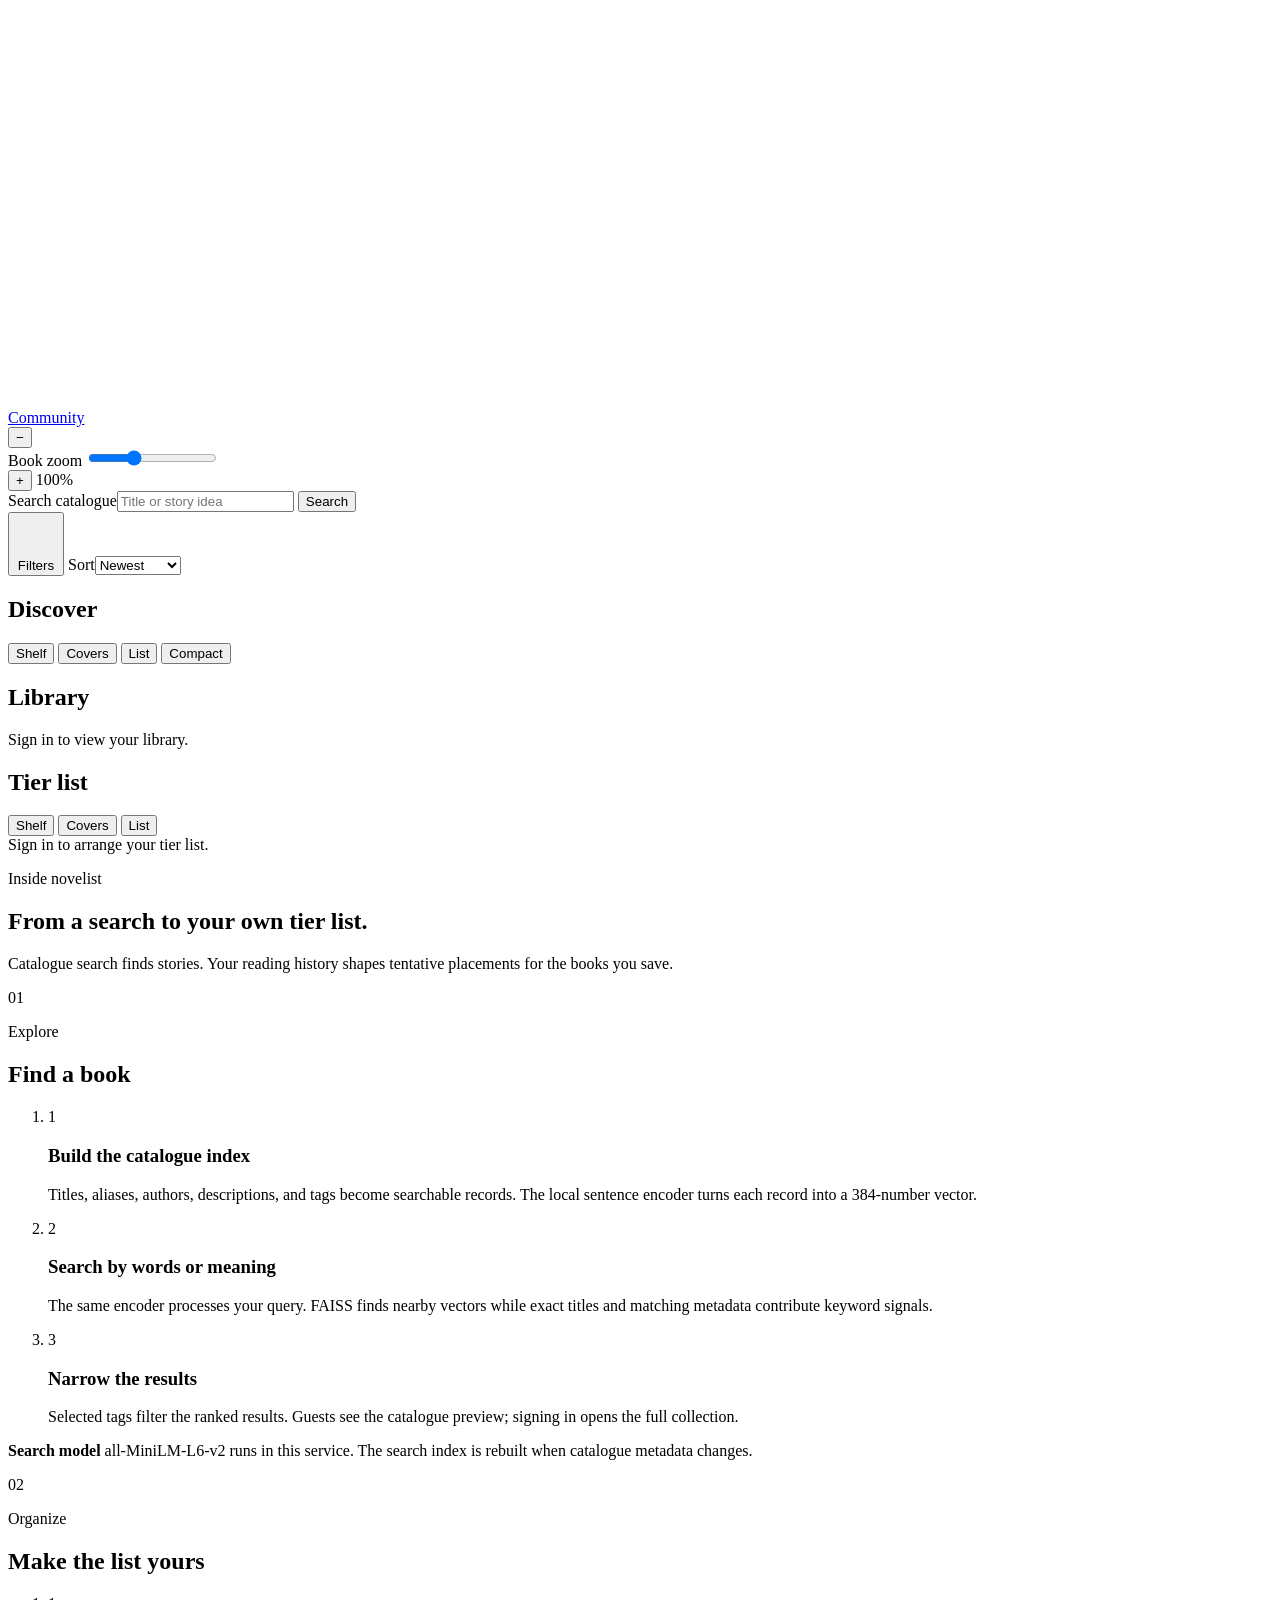
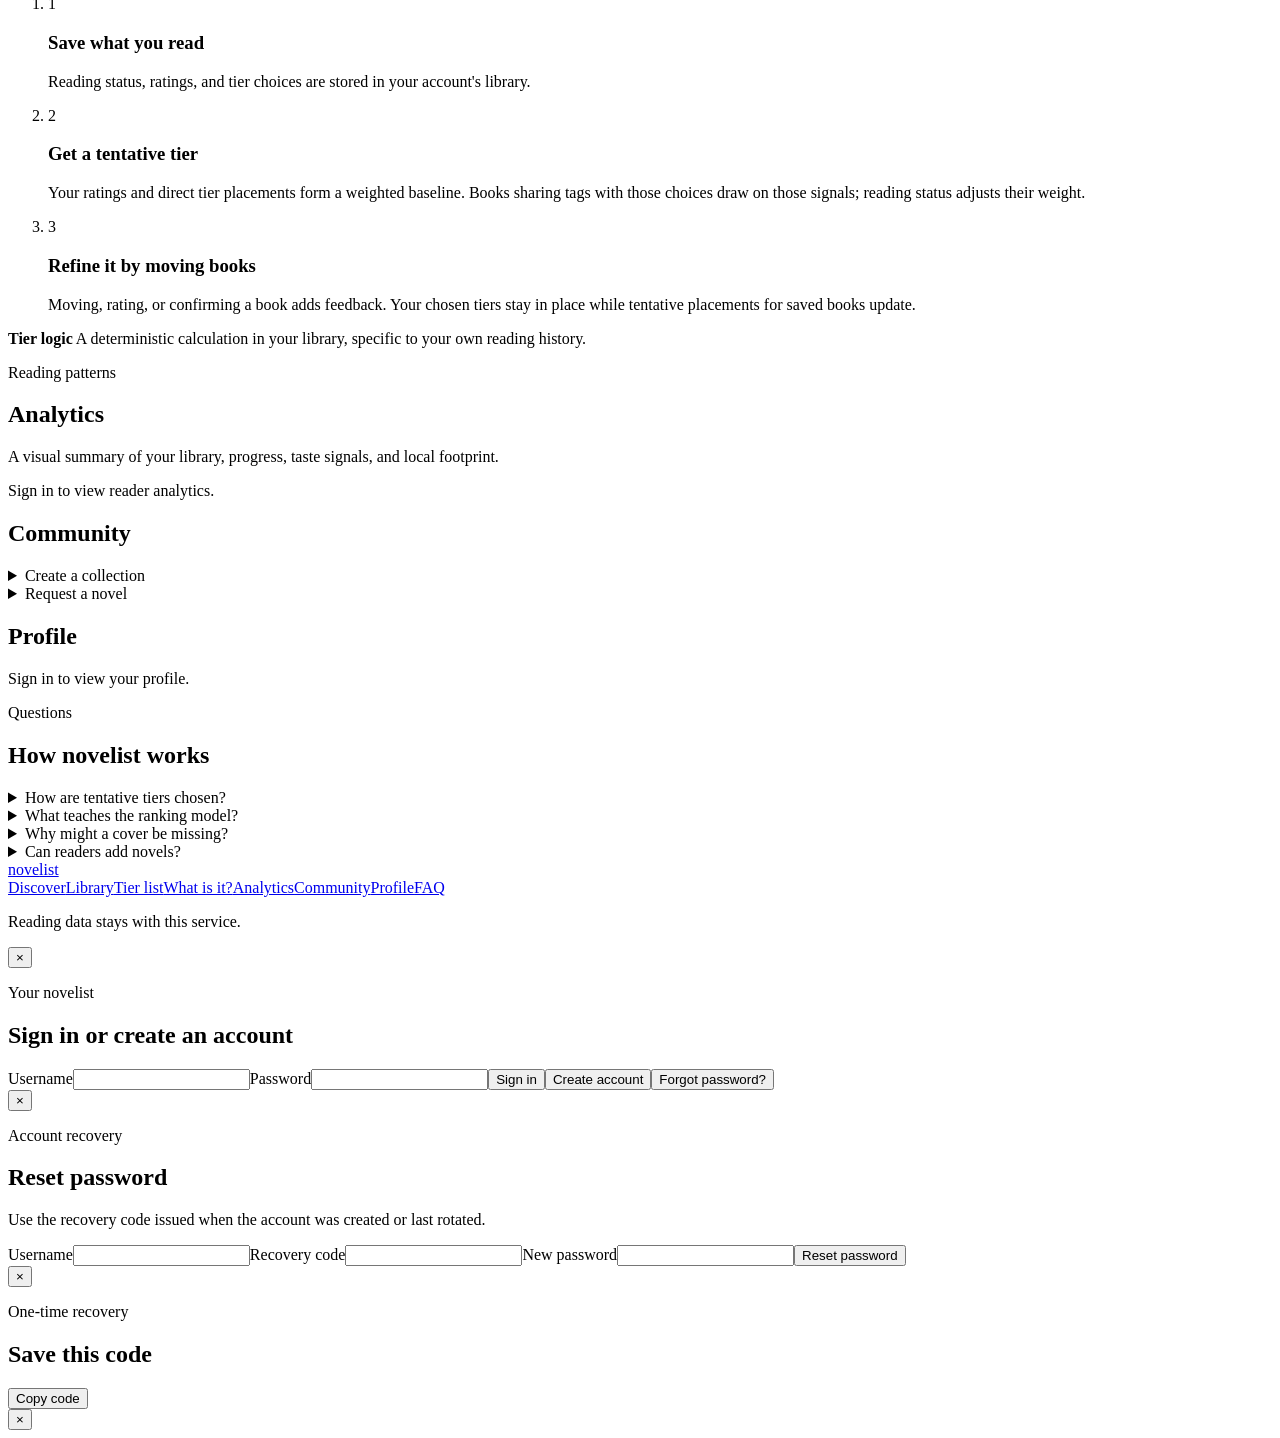
==== commit c7573cac: "Redesign novelist bookshelves and reading controls" ====
--- a/frontend/index.html
+++ b/frontend/index.html
@@ -6,17 +6,17 @@
   <meta name="description" content="Search a local novel catalogue, track reading progress, build tier lists, and review tentative placements shaped by your ratings.">
   <meta name="theme-color" content="#111512">
   <meta property="og:type" content="website">
-  <meta property="og:title" content="NoveList | A living record of what you read">
+  <meta property="og:title" content="novelist | A living record of what you read">
   <meta property="og:description" content="Catalogue novels, track reading states, and shape a tier list that learns from your choices.">
   <meta id="og-image" property="og:image" content="/social-card.svg">
   <meta name="twitter:card" content="summary_large_image">
-  <title>NoveList | Discover and rank novels</title>
-  <link rel="icon" href="/favicon.svg" type="image/svg+xml">
-  <link rel="stylesheet" href="/styles.css?v=3">
+  <title>novelist | Discover and rank novels</title>
+  <link rel="icon" href="/favicon.svg?v=4" type="image/svg+xml">
+  <link rel="stylesheet" href="/styles.css?v=6">
   <script type="application/ld+json">
   {"@context":"https://schema.org","@type":"FAQPage","mainEntity":[
     {"@type":"Question","name":"How are novels ranked?","acceptedAnswer":{"@type":"Answer","text":"New saves receive a tentative tier based on ratings, direct placements, matching tags, and reading state. Rating, moving, or confirming a title updates future suggestions."}},
-    {"@type":"Question","name":"Where is reading data stored?","acceptedAnswer":{"@type":"Answer","text":"Accounts, reading states, tier placements, reviews, and collections are stored by the local NoveList service."}},
+    {"@type":"Question","name":"Where is reading data stored?","acceptedAnswer":{"@type":"Answer","text":"Accounts, reading states, tier placements, reviews, and collections are stored by the local novelist service."}},
     {"@type":"Question","name":"Can I import an existing reading list?","acceptedAnswer":{"@type":"Answer","text":"Yes. Signed-in readers can import a CSV containing a title column and an optional status column."}}
   ]}
   </script>
@@ -24,80 +24,127 @@
 <body>
   <a class="skip-link" href="#content">Skip to content</a>
   <header class="site-header">
-    <a class="brand" href="#discover" aria-label="NoveList home">nove<span>list</span></a>
-    <div class="header-actions">
-      <button id="theme" class="icon-button" type="button" aria-label="Toggle colour theme">Dark</button>
-      <button id="auth" class="outline-button" type="button">Sign in</button>
+    <div class="header-inner">
+      <div class="header-top">
+        <a class="brand" href="#discover" aria-label="novelist home"><img class="brand-mark" src="/favicon.svg?v=4" width="32" height="32" alt=""><span class="wordmark">nove<span>list</span></span></a>
+        <div class="header-actions">
+          <button id="theme" data-theme-toggle class="icon-button" type="button" aria-label="Toggle colour theme">Dark</button>
+          <button id="auth" class="outline-button" type="button">Sign in</button>
+          <details id="reader-menu" class="reader-menu" hidden>
+            <summary class="outline-button"><svg class="book-icon" viewBox="0 0 24 24" aria-hidden="true" fill="none" stroke="currentColor" stroke-width="2" stroke-linecap="round"><use href="/book-icons.svg?v=2#CircleUserRound"></use></svg><span id="reader-menu-user"></span></summary>
+            <div class="reader-menu-links">
+              <a href="#account" data-nav="account">Profile</a>
+              <a href="#analytics" data-nav="analytics">Analytics</a>
+              <a href="#models" data-nav="models">Help</a>
+              <a href="#admin" data-nav="admin" id="admin-nav" hidden>Catalogue admin</a>
+              <button id="reader-theme" data-theme-toggle type="button">Dark appearance</button>
+            </div>
+          </details>
+        </div>
+      </div>
+      <div class="header-tools">
+        <nav class="primary-nav" aria-label="Primary navigation">
+          <a href="#discover" data-nav="discover" aria-label="Discover" title="Discover">
+            <svg class="book-icon nav-icon" viewBox="0 0 24 24" aria-hidden="true" fill="none" stroke="currentColor" stroke-width="2" stroke-linecap="round" stroke-linejoin="round"><use href="/book-icons.svg?v=3#Compass"></use></svg>
+            <span class="tab-name">Discover</span>
+          </a>
+          <a href="#library" data-nav="library" aria-label="Library" title="Library">
+            <svg class="book-icon nav-icon" viewBox="0 0 24 24" aria-hidden="true" fill="none" stroke="currentColor" stroke-width="2" stroke-linecap="round" stroke-linejoin="round"><use href="/book-icons.svg?v=3#LibraryBig"></use></svg>
+            <span class="tab-name">Library</span>
+          </a>
+          <a href="#tiers" data-nav="tiers" aria-label="Tier list" title="Tier list">
+            <svg class="book-icon nav-icon" viewBox="0 0 24 24" aria-hidden="true" fill="none" stroke="currentColor" stroke-width="2" stroke-linecap="round" stroke-linejoin="round"><use href="/book-icons.svg?v=3#Layers3"></use></svg>
+            <span class="tab-name">Tier list</span>
+          </a>
+          <a href="#community" data-nav="community" aria-label="Community" title="Community">
+            <svg class="book-icon nav-icon" viewBox="0 0 24 24" aria-hidden="true" fill="none" stroke="currentColor" stroke-width="2" stroke-linecap="round" stroke-linejoin="round"><use href="/book-icons.svg?v=3#UsersRound"></use></svg>
+            <span class="tab-name">Community</span>
+          </a>
+          <span class="nav-indicator" aria-hidden="true"></span>
+        </nav>
+        <div id="header-zoom" class="book-zoom" role="group" aria-label="Book zoom">
+          <button type="button" data-zoom-step="-1" aria-label="Zoom out">−</button>
+          <div class="zoom-track">
+            <label for="header-zoom-slider" class="sr-only">Book zoom</label>
+            <input id="header-zoom-slider" type="range" min="70" max="160" step="5" value="100">
+          </div>
+          <button type="button" data-zoom-step="1" aria-label="Zoom in">+</button>
+          <output aria-hidden="true" for="header-zoom-slider">100%</output>
+        </div>
+      </div>
+      <div id="discover-search" class="search-bar">
+        <div class="search-field" role="search">
+          <label class="search-input"><span class="sr-only">Search catalogue</span><input id="query" type="search" autocomplete="off" placeholder="Title or story idea"></label>
+          <button id="search" class="primary-button" type="button">Search</button>
+        </div>
+        <button id="open-filters" class="outline-button" type="button" aria-haspopup="dialog" aria-controls="tag-dialog" aria-expanded="false">
+          <svg class="book-icon" viewBox="0 0 24 24" aria-hidden="true" fill="none" stroke="currentColor" stroke-width="2" stroke-linecap="round"><use href="/book-icons.svg#SlidersHorizontal"></use></svg>
+          Filters <span id="filter-count"></span>
+        </button>
+        <label class="sort-control" id="browse-sort">Sort<select id="result-sort"><option value="recent">Newest</option><option value="title">Title A to Z</option><option value="random">Shuffle</option></select></label>
+      </div>
     </div>
   </header>
 
   <main id="content" class="page-shell">
-    <div class="search-intro">
-      <p class="eyebrow">Discover · Save · Rank</p>
-      <h1>Find a story that stays with you.</h1>
-      <p>Search novels by title, author, tag, or premise. Keep your reading list and personal tier list in one place.</p>
-    </div>
-    <div id="discover-search" class="search-bar">
-      <label class="search-input"><span class="sr-only">Search catalogue</span><input id="query" type="search" autocomplete="off" placeholder="Search titles, authors, or story ideas"></label>
-      <button id="search" class="primary-button" type="button">Search</button>
-      <button id="open-filters" class="outline-button" type="button" aria-haspopup="dialog" aria-controls="tag-dialog" aria-expanded="false">Filters <span id="filter-count"></span></button>
-    </div>
-    <nav class="primary-nav" aria-label="Primary navigation">
-      <a href="#discover" data-nav="discover">Discover</a>
-      <a href="#library" data-nav="library">Library</a>
-      <a href="#tiers" data-nav="tiers">Tier list</a>
-      <a href="#models" data-nav="models">What is it?</a>
-      <a href="#community" data-nav="community">Community</a>
-      <a href="#account" data-nav="account">Profile</a>
-      <a href="#admin" data-nav="admin" id="admin-nav" hidden>Admin</a>
-    </nav>
-    <div id="demo-banner" class="demo-banner" hidden>Fictional demonstration catalogue · These records are examples, not published novels.</div>
-    <div id="preview-banner" class="preview-banner" hidden><p id="preview-copy"></p><button id="preview-signin" class="outline-button" type="button">Sign in for the full catalogue</button></div>
     <div id="notice" class="notice" role="status" aria-live="polite"></div>
-    <div id="selected-tags" class="selected-tags" aria-label="Selected tag filters"></div>
-
+
+    <div id="route-stage" class="route-stage">
     <section id="discover" class="view active" data-title="Discover novels">
-      <dialog id="tag-dialog" class="filter-dialog" aria-labelledby="tag-filter-title">
-        <div class="filter-heading"><h2 id="tag-filter-title">Filter by tags</h2><button id="close-filters" class="icon-button" type="button" aria-label="Close filters">×</button></div>
-        <p>Choose tags to narrow results. A novel must have every selected tag.</p>
-        <label class="tag-search">Find a tag<input id="tag-query" type="search" placeholder="Try cultivation" maxlength="80"></label>
-        <p id="tag-summary" class="subtle" role="status"></p>
-        <div id="tag-cloud" class="tag-cloud"><span class="subtle">Loading tags</span></div>
-        <div class="filter-actions"><button id="clear-tags" class="text-button" type="button">Clear tags</button><button id="apply-filters" class="primary-button" type="button">Show results</button></div>
-      </dialog>
-      <div class="discover-layout">
-        <div class="catalogue-panel">
-          <div class="results-toolbar">
-            <div><h2 id="results-title">Latest in the catalogue</h2><p id="results-count" class="subtle"></p></div>
-            <div class="toolbar-controls">
-              <div id="result-view" class="segmented" aria-label="Result layout">
-                <button data-result-layout="list" type="button">List</button>
-                <button data-result-layout="grid" type="button">Grid</button>
-                <button data-result-layout="dense" type="button">Compact</button>
-              </div>
-              <label class="sort-control">Sort<select id="result-sort"><option value="relevance">Relevance</option><option value="recent">Newest</option><option value="title">Title A to Z</option><option value="random">Shuffle</option></select></label>
+      <div class="results-toolbar">
+        <div><h1 id="results-title">Discover</h1><p id="results-count" class="subtle"></p></div>
+        <div class="toolbar-controls">
+          <div class="display-controls">
+            <div id="result-view" class="segmented" role="group" aria-label="Result layout">
+              <button data-result-layout="shelf" type="button">Shelf</button>
+              <button data-result-layout="grid" type="button">Covers</button>
+              <button data-result-layout="list" type="button">List</button>
+              <button data-result-layout="dense" type="button">Compact</button>
             </div>
           </div>
-          <div id="results" class="results" aria-live="polite"><div class="skeleton-grid"><div></div><div></div><div></div></div></div>
-          <div class="pagination"><button id="load-more" class="outline-button" type="button" hidden>Load more</button><span id="catalogue-end" class="subtle"></span></div>
-          <div id="scroll-sentinel" aria-hidden="true"></div>
-        </div>
-      </div>
+        </div>
+      </div>
+      <div id="selected-tags" class="selected-tags" aria-label="Selected tag filters"></div>
+      <div id="demo-banner" class="demo-banner" hidden>Fictional demonstration catalogue</div>
+      <div id="preview-banner" class="preview-banner" hidden><p id="preview-copy"></p><button id="preview-signin" class="text-button" type="button">Sign in for the full catalogue</button></div>
+      <div id="results" class="book-collection discovery-books" aria-live="polite"><div class="skeleton-grid"><div></div><div></div><div></div></div></div>
+      <div class="pagination"><button id="load-more" class="outline-button" type="button" hidden>Load more</button><span id="catalogue-end" class="subtle"></span></div>
+      <div id="scroll-sentinel" aria-hidden="true"></div>
     </section>
 
     <section id="library" class="view" data-title="Your library">
-      <div class="section-heading"><div><p class="eyebrow">Personal catalogue</p><h1>Library</h1><p>Keep reading states current and review every tentative tier placement.</p></div><div id="filters" class="status-filters"></div></div>
-      <div id="books" class="library-grid"><div class="empty">Sign in to view your library.</div></div>
+      <div class="section-heading"><h1>Library</h1></div>
+      <div id="library-toolbar" class="library-toolbar" hidden>
+        <div id="filters" class="library-filters" aria-label="Library status filter"></div>
+        <div id="library-display" class="display-controls">
+          <div id="library-view" class="segmented" role="group" aria-label="Library display">
+            <button data-library-layout="shelf" type="button">Shelf</button>
+            <button data-library-layout="grid" type="button">Covers</button>
+            <button data-library-layout="list" type="button">List</button>
+          </div>
+        </div>
+      </div>
+      <div id="books" class="book-collection"><div class="empty">Sign in to view your library.</div></div>
     </section>
 
     <section id="tiers" class="view" data-title="Your tier list">
-      <div class="section-heading"><div><p class="eyebrow">Taste model</p><h1>Tier list</h1><p>Drag titles between rows or reorder within a row. Every direct move becomes ranking feedback.</p></div><div id="tier-view" class="segmented"><button data-display="title" type="button">Titles</button><button data-display="cover" type="button">Covers</button></div></div>
-      <div id="tierboard" class="tierboard"><div class="empty">Sign in to arrange your tier list.</div></div>
-    </section>
-
-    <section id="models" class="view how-page" data-title="How NoveList works" aria-labelledby="how-title">
+      <div class="section-heading">
+        <h1>Tier list</h1>
+        <div class="display-controls">
+          <div id="tier-view" class="segmented" role="group" aria-label="Tier list display">
+            <button data-display="shelf" type="button">Shelf</button>
+            <button data-display="grid" type="button">Covers</button>
+            <button data-display="list" type="button">List</button>
+          </div>
+        </div>
+      </div>
+      <button id="review-suggestions" class="text-button" type="button" aria-pressed="false" hidden></button>
+      <div id="tierboard" class="book-collection"><div class="empty">Sign in to arrange your tier list.</div></div>
+    </section>
+
+    <section id="models" class="view how-page" data-title="How novelist works" aria-labelledby="how-title">
       <header class="how-intro">
-        <p class="eyebrow">Inside NoveList</p>
+        <p class="eyebrow">Inside novelist</p>
         <h1 id="how-title">From a search to your own tier list.</h1>
         <p>Catalogue search finds stories. Your reading history shapes tentative placements for the books you save.</p>
       </header>
@@ -129,28 +176,31 @@
     </section>
 
     <section id="community" class="view" data-title="Community collections">
-      <div class="section-heading"><div><p class="eyebrow">Shared taste</p><h1>Community</h1><p>Build themed collections, follow tier lists, and talk about the novels in them.</p></div></div>
-      <div class="split-layout">
-        <form id="collection-form" class="form-panel">
-          <h2>Create a collection</h2>
-          <label>Name<input id="collection-name" required maxlength="80" placeholder="Nostalgia"></label>
-          <label>Description<textarea id="collection-description" maxlength="500" placeholder="The stories that made reading feel endless"></textarea></label>
-          <button class="primary-button" type="submit">Create collection</button>
-          <div class="form-divider"></div>
-          <h2>Missing a novel?</h2>
-          <label>Title<input id="request-title" maxlength="300" placeholder="Request a catalogue addition"></label>
-          <button id="request-novel" class="outline-button" type="button">Send request</button>
-        </form>
-        <div id="shared-collections" class="collection-list"><div class="skeleton wide"></div></div>
-      </div>
+      <div class="section-heading"><h1>Community</h1></div>
+      <div class="community-tools">
+        <details><summary>Create a collection</summary>
+          <form id="collection-form" class="form-panel">
+            <label>Name<input id="collection-name" required maxlength="80" placeholder="Nostalgia"></label>
+            <label>Description<textarea id="collection-description" maxlength="500" rows="2"></textarea></label>
+            <button class="primary-button" type="submit">Create collection</button>
+          </form>
+        </details>
+        <details><summary>Request a novel</summary>
+          <div class="form-panel">
+            <label>Title<input id="request-title" maxlength="300"></label>
+            <button id="request-novel" class="outline-button" type="button">Send request</button>
+          </div>
+        </details>
+      </div>
+      <div id="shared-collections" class="collection-list"><div class="skeleton wide"></div></div>
     </section>
 
     <section id="account" class="view" data-title="Reader profile">
-      <div class="section-heading"><div><p class="eyebrow">Identity and security</p><h1>Profile</h1><p>Your public reading summary and private account controls are kept separate.</p></div></div>
+      <div class="section-heading"><h1>Profile</h1></div>
       <div id="account-summary" class="profile-summary"><div class="empty">Sign in to view your profile.</div></div>
-      <div id="account-controls" class="account-panels">
+      <div id="account-controls" class="account-panels" hidden>
         <form id="password-form" class="form-panel"><h2>Change password</h2><label>Current password<input id="current-password" required type="password" autocomplete="current-password"></label><label>New password<input id="new-password" required minlength="10" type="password" autocomplete="new-password"></label><button class="outline-button" type="submit">Update password</button></form>
-        <div class="form-panel"><h2>Import reading list</h2><p>Upload a CSV with a <code>title</code> column and optional <code>status</code> column. Titles and known aliases are matched.</p><label>CSV reading list<input id="library-import-file" type="file" accept=".csv,text/csv"></label><button id="import-library" class="outline-button" type="button">Import CSV</button><div class="form-divider"></div><button id="logout" class="outline-button" type="button">Sign out on this device</button></div>
+        <div class="form-panel"><h2>Import reading list</h2><p>Upload a CSV with a <code>title</code> column and optional <code>status</code> column. Titles and known aliases are matched.</p><label>CSV reading list<input id="library-import-file" type="file" accept=".csv,text/csv"></label><button id="import-library" class="outline-button" type="button">Import CSV</button></div>
         <div class="form-panel"><h2>Account recovery</h2><p>Replace your one-time recovery code. The previous code stops working immediately.</p><button id="rotate-recovery" class="outline-button" type="button">Create recovery code</button></div>
       </div>
     </section>
@@ -167,24 +217,38 @@
     </section>
 
     <section id="faq" class="view faq" data-title="Frequently asked questions" aria-labelledby="faq-title">
-      <p class="eyebrow">Questions</p><h2 id="faq-title">How NoveList works</h2>
+      <p class="eyebrow">Questions</p><h2 id="faq-title">How novelist works</h2>
       <div class="faq-grid">
         <details><summary>How are tentative tiers chosen?</summary><p>Direct placements and ratings establish your baseline. Shared tags and the title’s reading state adjust that estimate. Dropped titles start conservatively.</p></details>
         <details><summary>What teaches the ranking model?</summary><p>Rating, dragging, assigning a tier, or confirming a suggestion records feedback. Later predictions use those choices, with more weight on completed and dropped titles.</p></details>
-        <details><summary>Why might a cover be missing?</summary><p>A source may not publish one, may block hotlinking, or may have moved the image. NoveList tries its local cache, a safe proxy, and the source URL before showing a placeholder.</p></details>
+        <details><summary>Why might a cover be missing?</summary><p>A source may not publish one, may block hotlinking, or may have moved the image. novelist tries its local cache, a safe proxy, and the source URL before showing a placeholder.</p></details>
         <details><summary>Can readers add novels?</summary><p>Readers can request a title. Administrators can run exact-title discovery or broader collection jobs so the shared catalogue stays controlled and deduplicated.</p></details>
       </div>
     </section>
+    </div>
   </main>
 
   <footer class="site-footer"><a class="brand" href="#discover">nove<span>list</span></a><nav><a href="#discover">Discover</a><a href="#library">Library</a><a href="#tiers">Tier list</a><a href="#models">What is it?</a><a href="#analytics">Analytics</a><a href="#community">Community</a><a href="#account">Profile</a><a href="#faq">FAQ</a></nav><p>Reading data stays with this service.</p></footer>
 
-  <div id="login-modal" class="modal" aria-hidden="true"><form id="login-form" class="modal-panel"><button id="close-login" type="button" class="modal-close" aria-label="Close">×</button><p class="eyebrow">Your NoveList</p><h2>Sign in or create an account</h2><p id="auth-message" class="form-message" role="status"></p><label>Username<input id="username" required minlength="3" maxlength="32" autocomplete="username"></label><label>Password<input id="password" required maxlength="256" type="password" autocomplete="current-password"></label><button id="sign-in" class="primary-button" type="submit">Sign in</button><button id="register" class="outline-button" type="button">Create account</button><button id="open-reset" class="text-button" type="button">Forgot password?</button></form></div>
+  <div id="login-modal" class="modal" aria-hidden="true"><form id="login-form" class="modal-panel"><button id="close-login" type="button" class="modal-close" aria-label="Close">×</button><p class="eyebrow">Your novelist</p><h2>Sign in or create an account</h2><p id="auth-message" class="form-message" role="status"></p><label>Username<input id="username" required minlength="3" maxlength="32" autocomplete="username"></label><label>Password<input id="password" required maxlength="256" type="password" autocomplete="current-password"></label><button id="sign-in" class="primary-button" type="submit">Sign in</button><button id="register" class="outline-button" type="button">Create account</button><button id="open-reset" class="text-button" type="button">Forgot password?</button></form></div>
   <div id="reset-modal" class="modal" aria-hidden="true"><form id="reset-form" class="modal-panel"><button id="close-reset" type="button" class="modal-close" aria-label="Close">×</button><p class="eyebrow">Account recovery</p><h2>Reset password</h2><p id="reset-message" class="form-message" role="status">Use the recovery code issued when the account was created or last rotated.</p><label>Username<input id="reset-username" required minlength="3" maxlength="32" autocomplete="username"></label><label>Recovery code<input id="reset-code" required minlength="16" maxlength="128" autocomplete="off"></label><label>New password<input id="reset-password" required minlength="10" maxlength="256" type="password" autocomplete="new-password"></label><button class="primary-button" type="submit">Reset password</button></form></div>
   <div id="recovery-modal" class="modal" aria-hidden="true"><div class="modal-panel"><button id="close-recovery" type="button" class="modal-close" aria-label="Close">×</button><p class="eyebrow">One-time recovery</p><h2>Save this code</h2><p id="recovery-lead" class="subtle"></p><code id="recovery-code" class="recovery-code"></code><button id="copy-recovery" class="outline-button" type="button">Copy code</button></div></div>
-  <div id="review-modal" class="modal" aria-hidden="true"><div class="modal-panel discussion"><button id="close-reviews" type="button" class="modal-close" aria-label="Close">×</button><h2 id="review-title">Reviews</h2><div id="review-list" class="discussion-list"></div><form id="review-form"><label>Rating<select id="review-rating"><option value="">No rating</option><option value="5">5, loved it</option><option value="4">4, liked it</option><option value="3">3, mixed</option><option value="2">2, disliked it</option><option value="1">1, hated it</option></select></label><label>Review<textarea id="review-body" required maxlength="2000"></textarea></label><button class="primary-button" type="submit">Post review</button></form></div></div>
   <div id="collection-modal" class="modal" aria-hidden="true"><div class="modal-panel collection-detail"><button id="close-collection" type="button" class="modal-close" aria-label="Close">×</button><div id="collection-detail"></div></div></div>
 
-  <script src="/app.js?v=3" defer></script>
+  <dialog id="tag-dialog" class="filter-dialog" aria-label="Filter by tags">
+    <div class="filter-heading">
+      <input id="tag-query" type="search" aria-label="Find a tag" placeholder="Find a tag" maxlength="80">
+      <button id="close-filters" class="icon-button" type="button" aria-label="Close filters">×</button>
+    </div>
+    <p id="tag-summary" class="subtle" role="status"></p>
+    <div id="tag-cloud" class="tag-cloud" aria-label="Tags"><span class="subtle">Loading tags</span></div>
+    <button id="clear-tags" class="text-button" type="button">Clear tags</button>
+  </dialog>
+  <aside id="book-popover" class="book-popover" aria-label="Book actions" hidden>
+    <div class="book-menu-rail" role="group" aria-label="Book actions"></div>
+    <div class="book-menu-body" id="book-menu-body" role="region" aria-label="Book actions" hidden></div>
+  </aside>
+  <script src="/bookshelf.js?v=5" defer></script>
+  <script src="/app.js?v=8" defer></script>
 </body>
 </html>
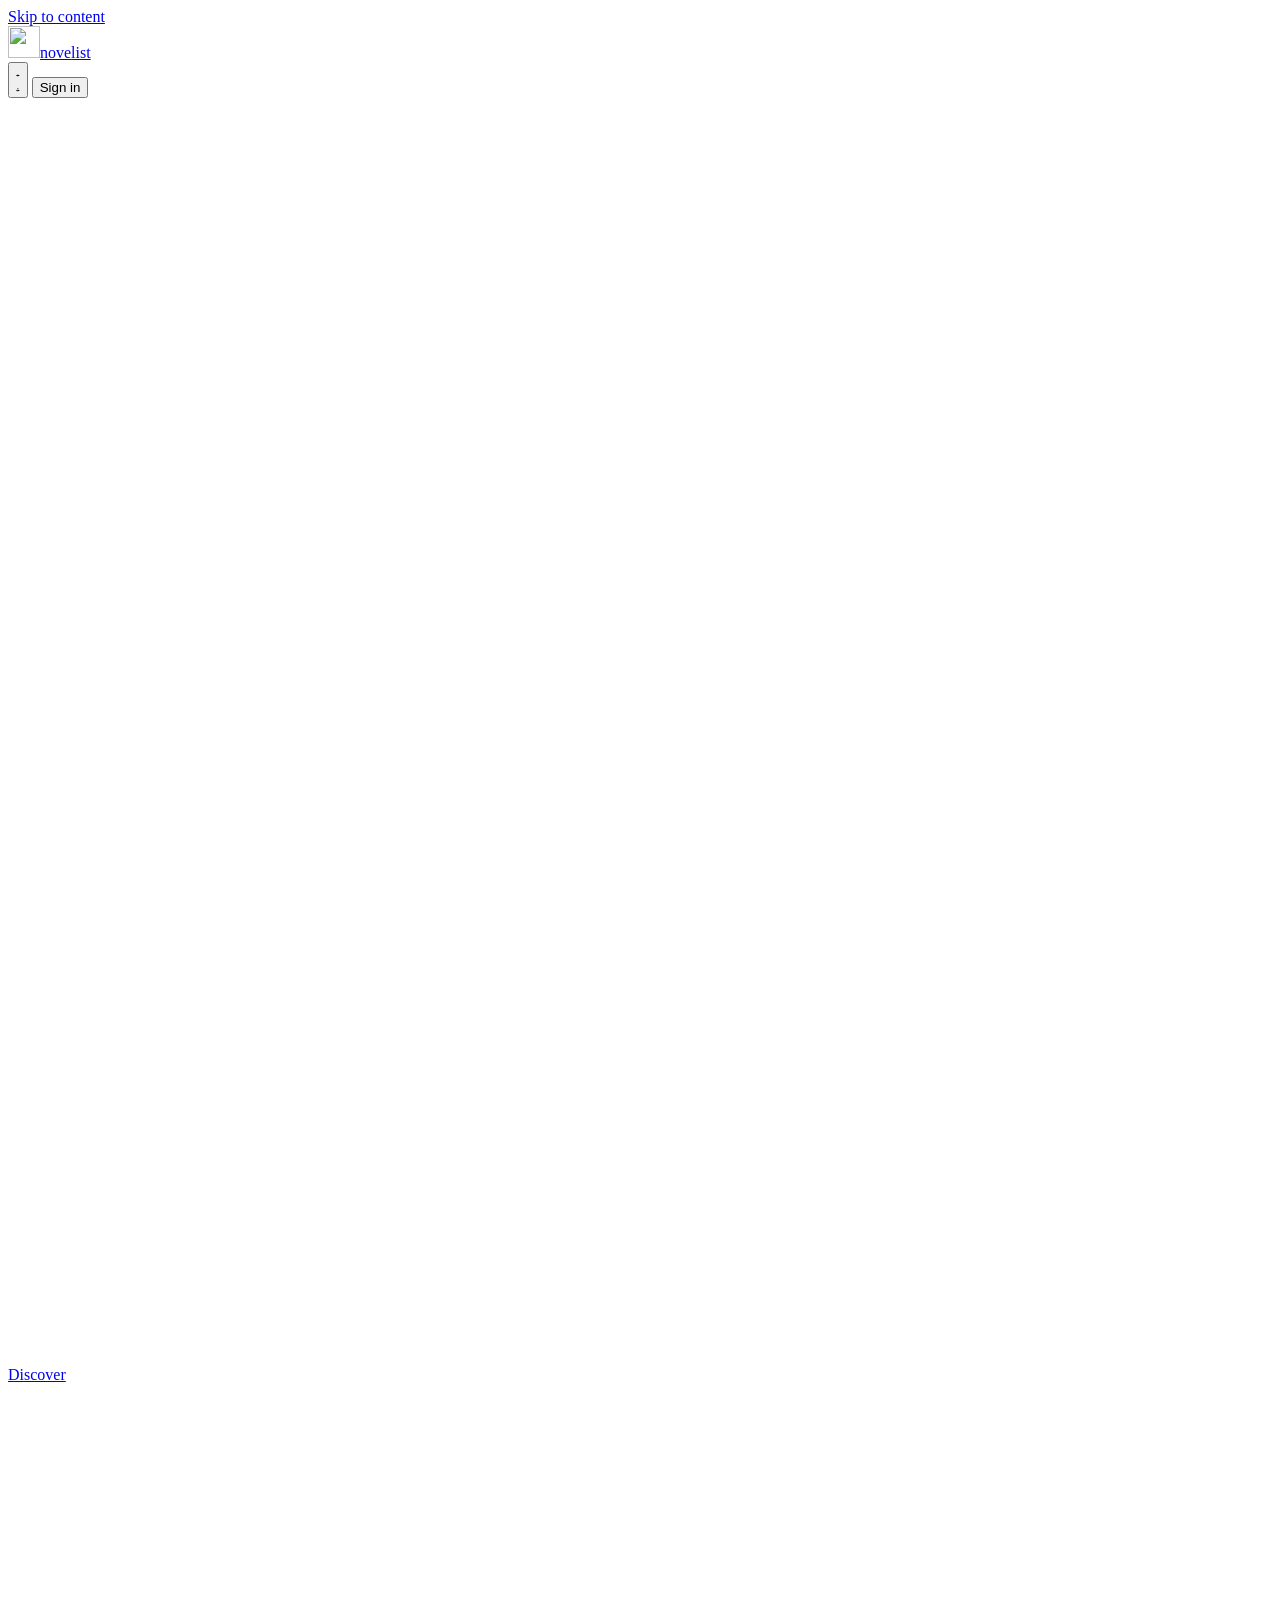
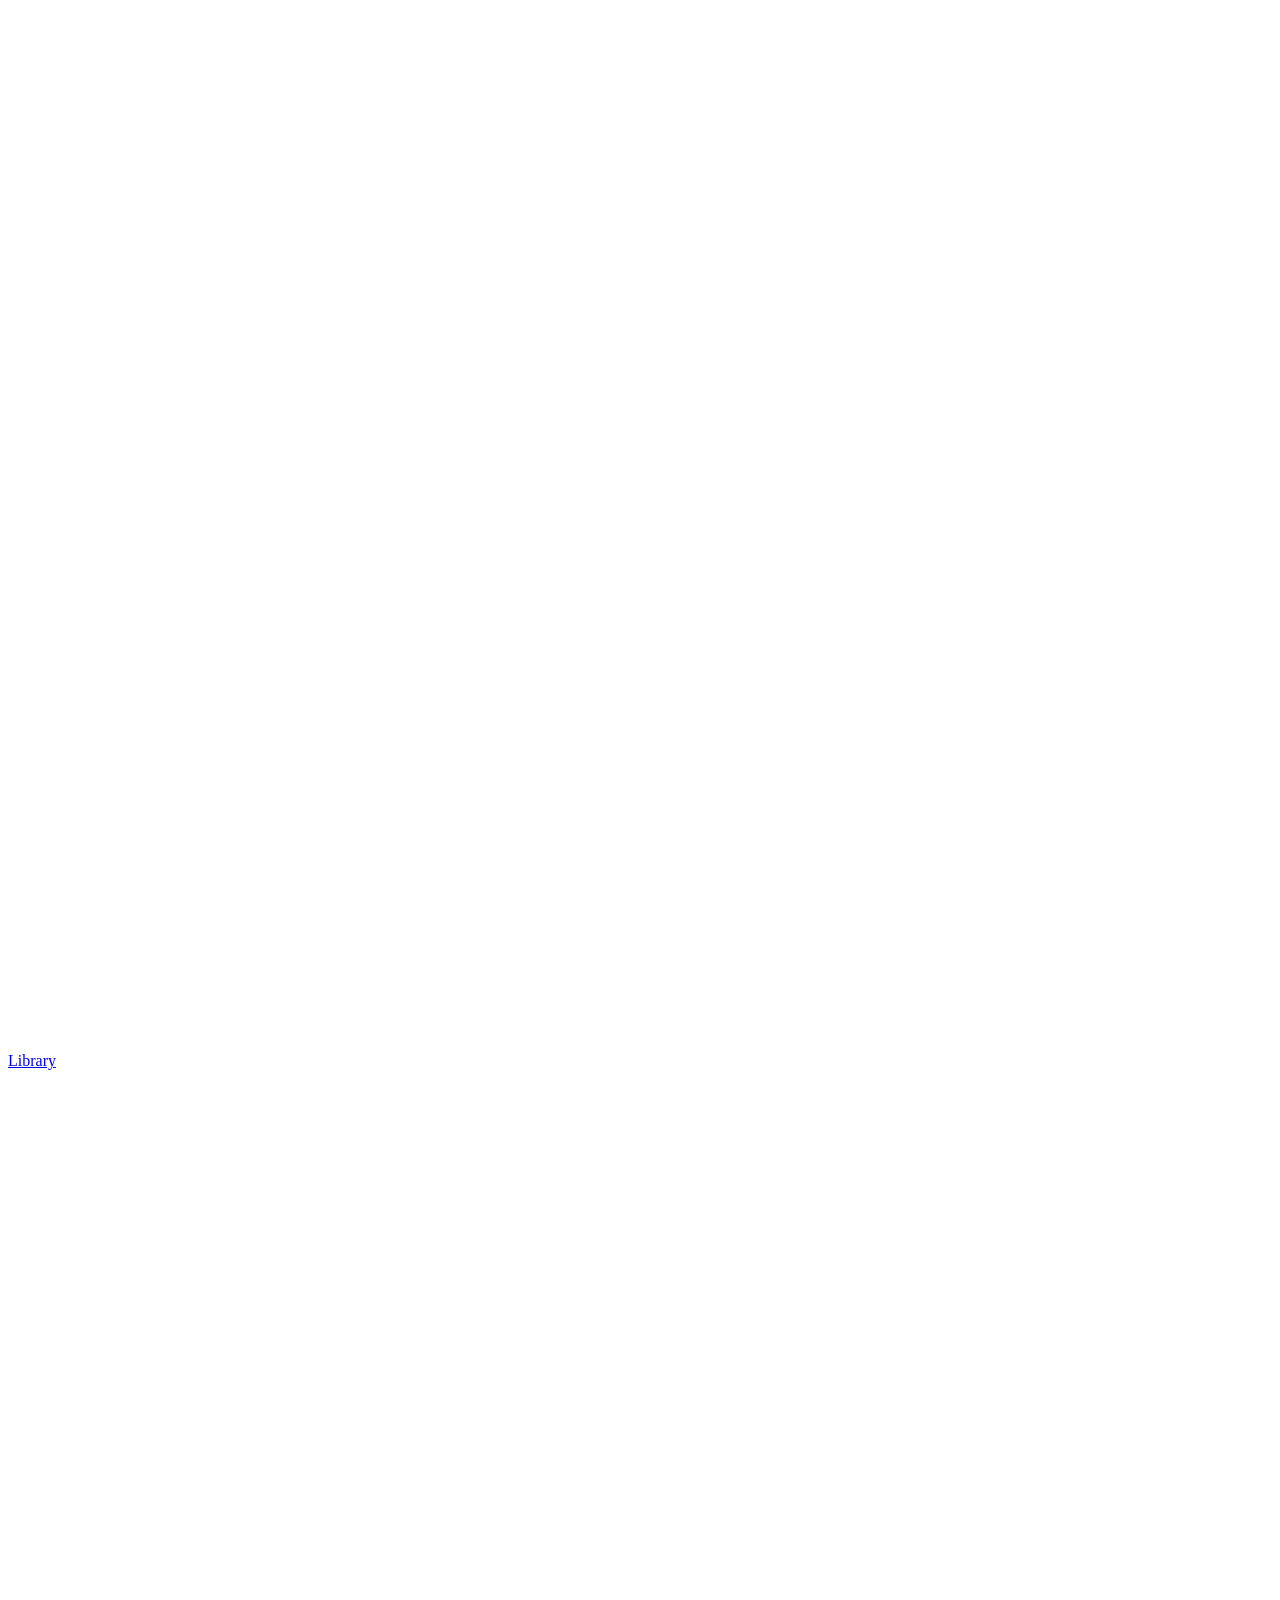
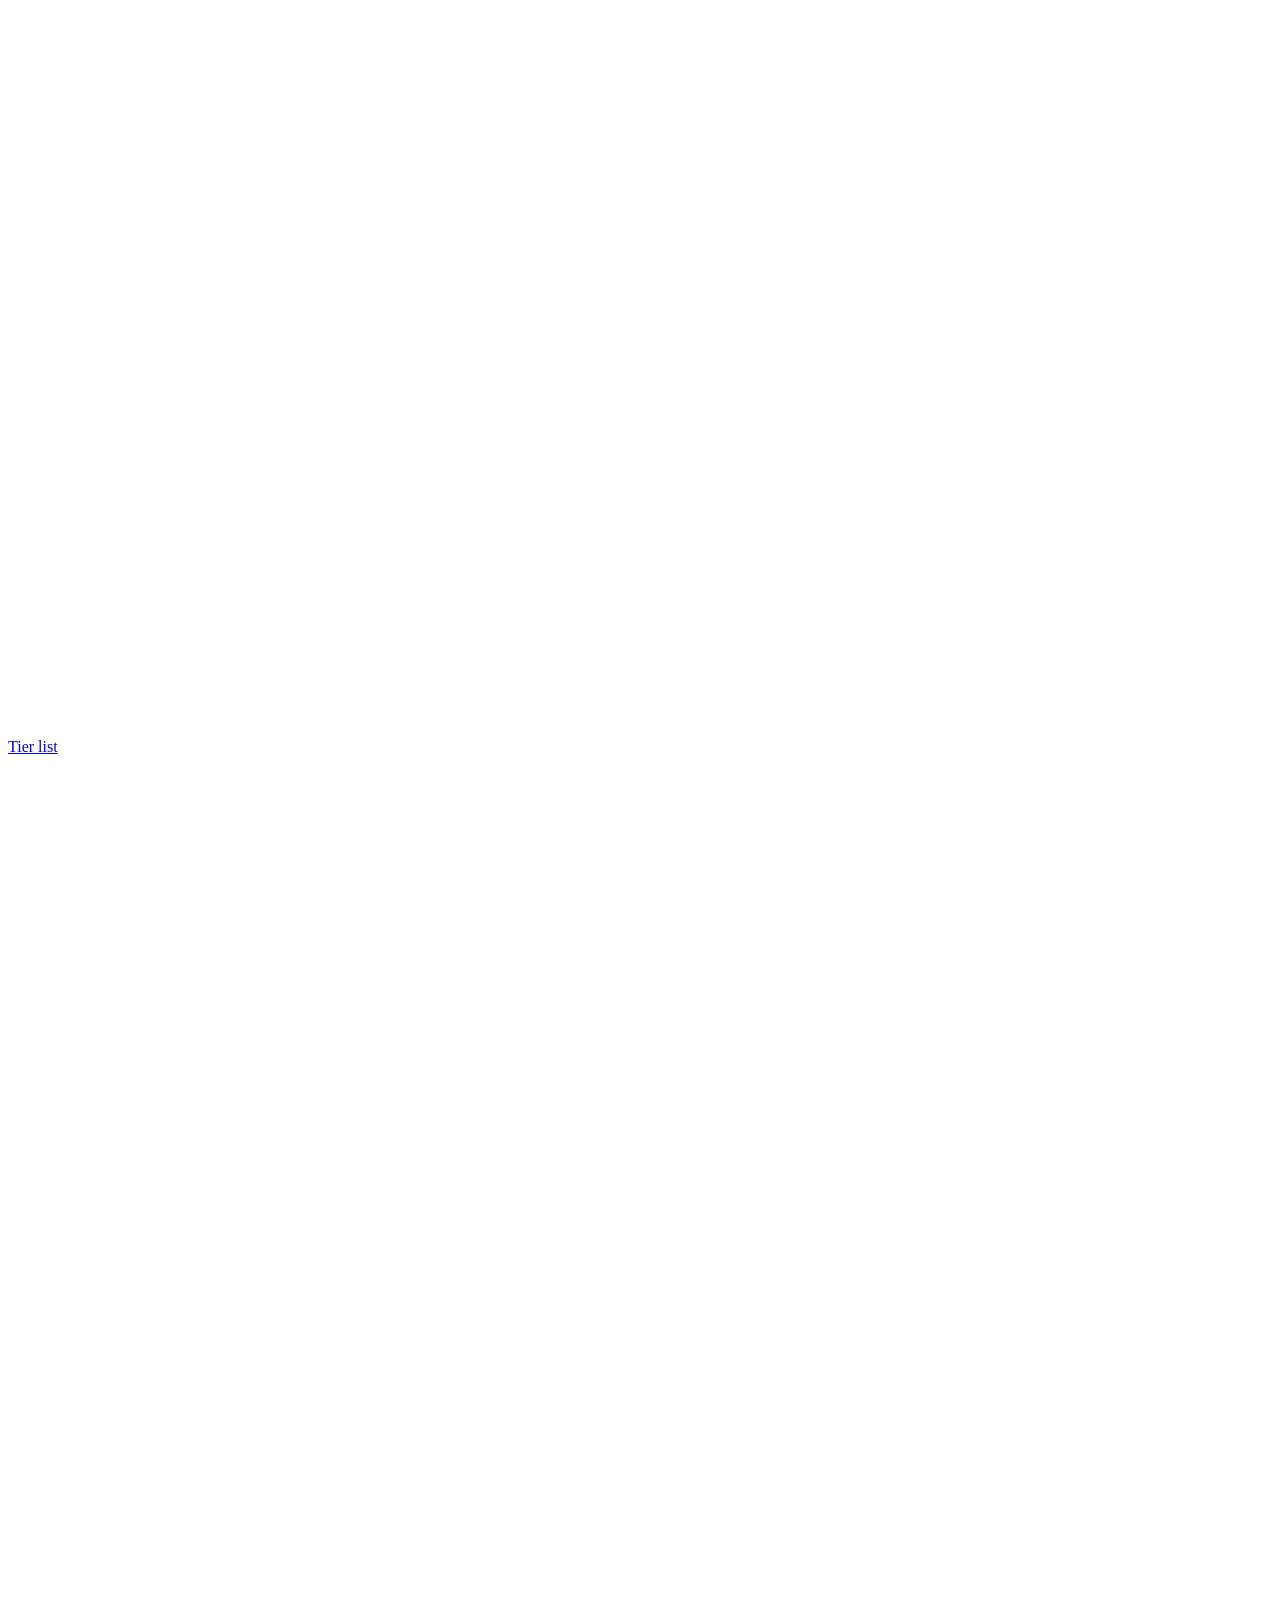
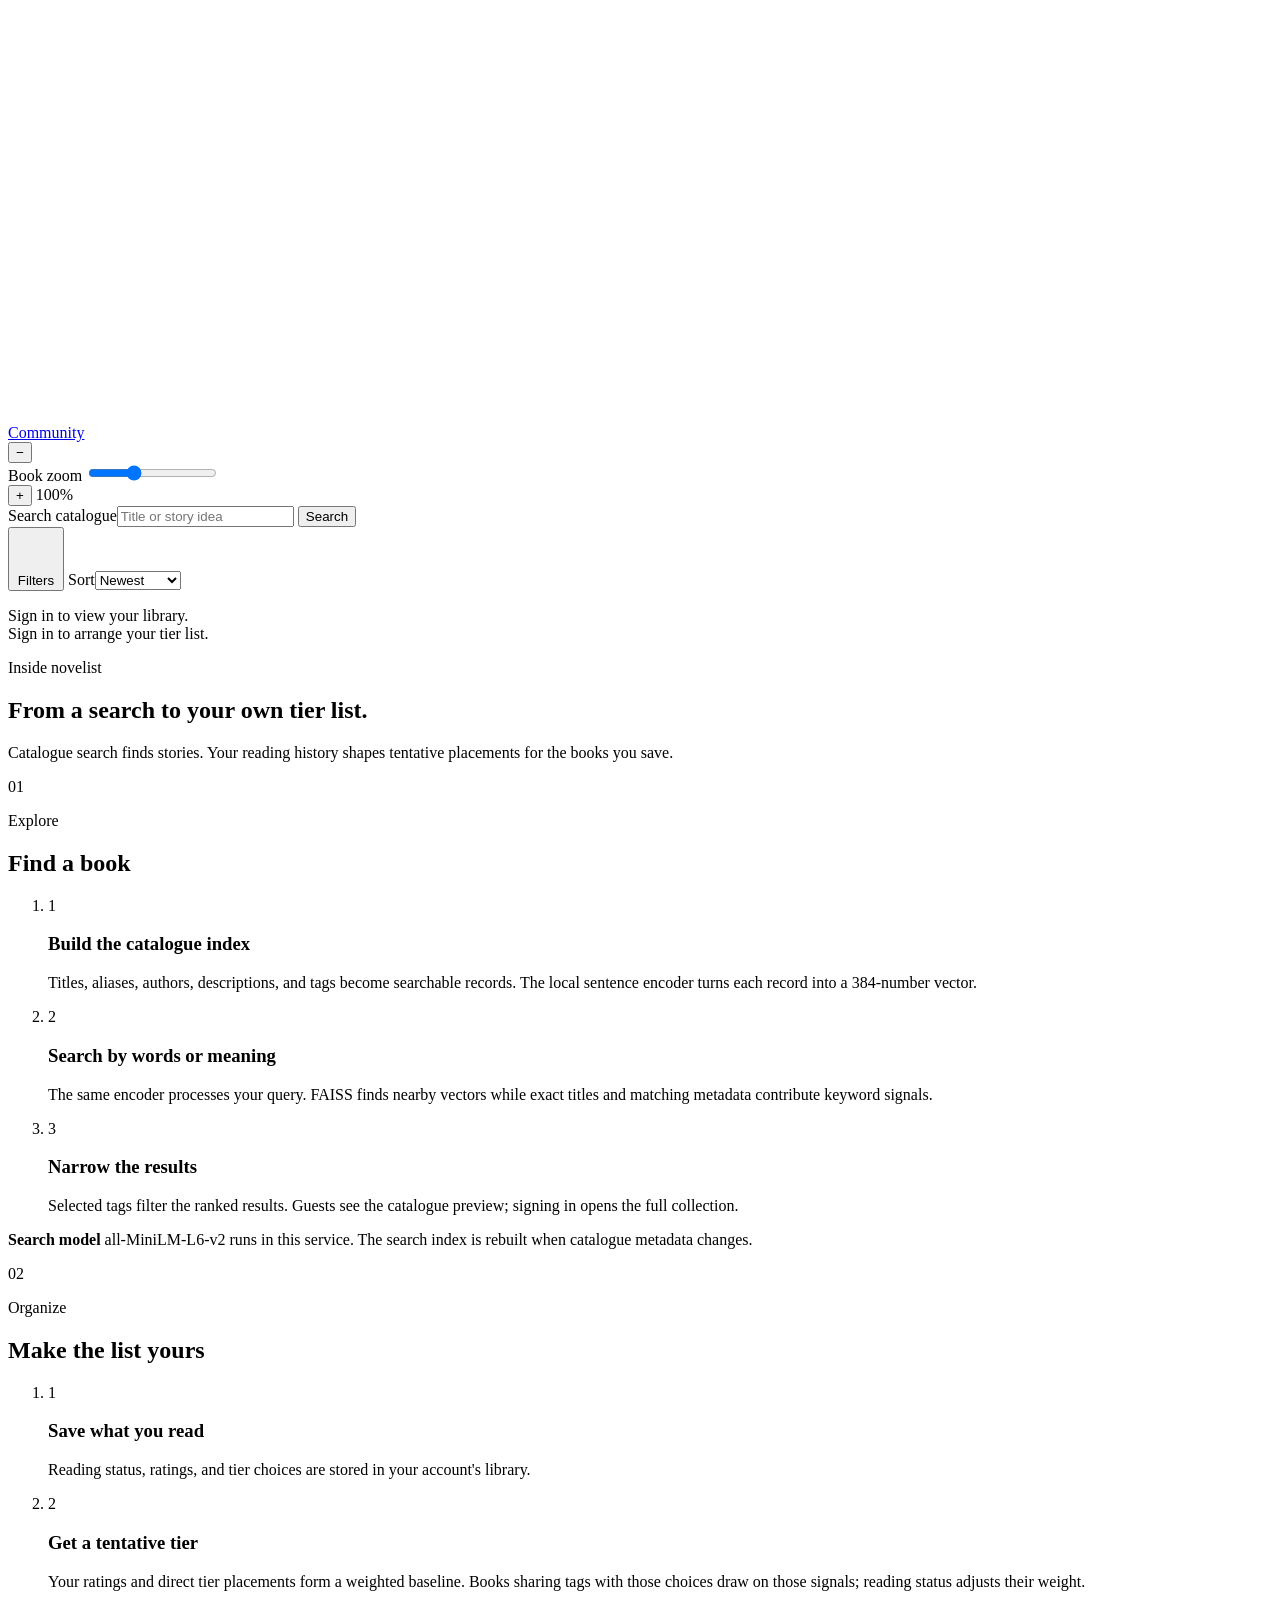
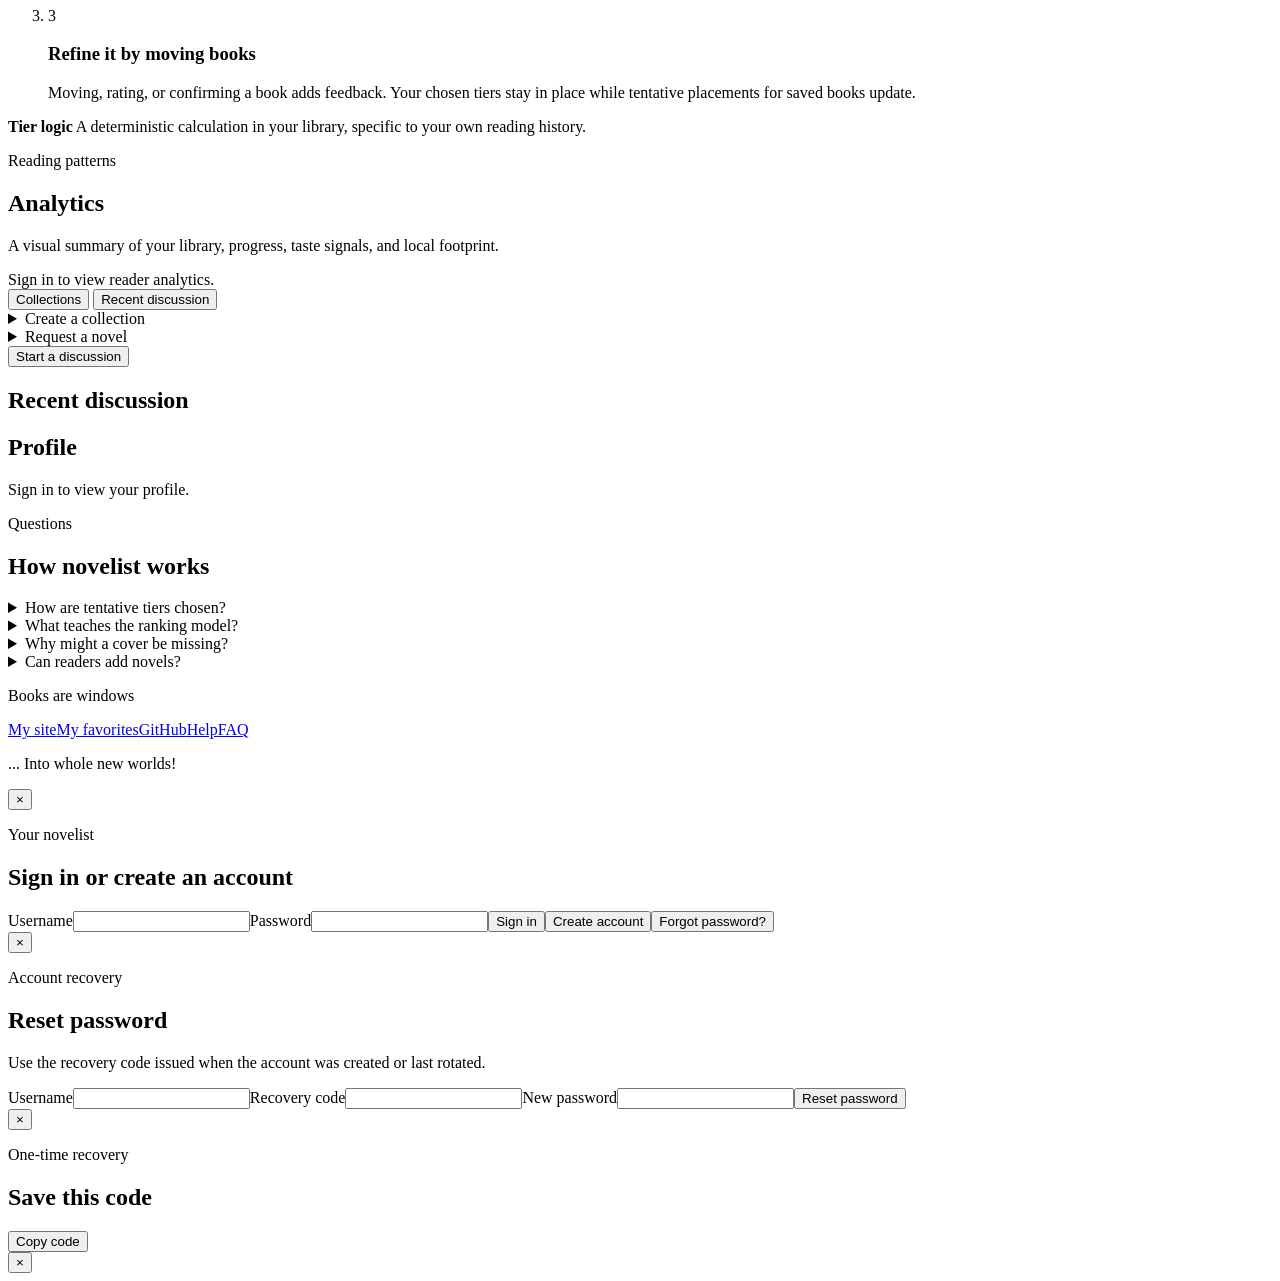
==== commit b302e8fd: "Improve catalogue shelves and community discussions" ====
--- a/frontend/index.html
+++ b/frontend/index.html
@@ -12,7 +12,7 @@
   <meta name="twitter:card" content="summary_large_image">
   <title>novelist | Discover and rank novels</title>
   <link rel="icon" href="/favicon.svg?v=4" type="image/svg+xml">
-  <link rel="stylesheet" href="/styles.css?v=6">
+  <link rel="stylesheet" href="/styles.css?v=10">
   <script type="application/ld+json">
   {"@context":"https://schema.org","@type":"FAQPage","mainEntity":[
     {"@type":"Question","name":"How are novels ranked?","acceptedAnswer":{"@type":"Answer","text":"New saves receive a tentative tier based on ratings, direct placements, matching tags, and reading state. Rating, moving, or confirming a title updates future suggestions."}},
@@ -28,7 +28,10 @@
       <div class="header-top">
         <a class="brand" href="#discover" aria-label="novelist home"><img class="brand-mark" src="/favicon.svg?v=4" width="32" height="32" alt=""><span class="wordmark">nove<span>list</span></span></a>
         <div class="header-actions">
-          <button id="theme" data-theme-toggle class="icon-button" type="button" aria-label="Toggle colour theme">Dark</button>
+          <button id="theme" class="icon-button theme-toggle" type="button" aria-label="Switch to dark mode">
+            <svg class="theme-day" viewBox="0 0 24 24" aria-hidden="true"><path d="M2.5 12.5c3.1-.5 6.1.2 9.5 2.5 3.4-2.3 6.4-3 9.5-2.5v7c-3.1-.5-6.1.2-9.5 2.5-3.4-2.3-6.4-3-9.5-2.5zm9.5 2.5v7M8 10a4 4 0 1 1 8 0M12 2v1M5 5l1 1m13-1-1 1"/></svg>
+            <svg class="theme-night" viewBox="0 0 24 24" aria-hidden="true"><path d="M2.5 13.5c3.1-.5 6.1.2 9.5 2.5 3.4-2.3 6.4-3 9.5-2.5v6c-3.1-.5-6.1.2-9.5 2.5-3.4-2.3-6.4-3-9.5-2.5zm9.5 2.5v6M10 2h4l3 6H7zm2 6v4m-3.5 0h7"/></svg>
+          </button>
           <button id="auth" class="outline-button" type="button">Sign in</button>
           <details id="reader-menu" class="reader-menu" hidden>
             <summary class="outline-button"><svg class="book-icon" viewBox="0 0 24 24" aria-hidden="true" fill="none" stroke="currentColor" stroke-width="2" stroke-linecap="round"><use href="/book-icons.svg?v=2#CircleUserRound"></use></svg><span id="reader-menu-user"></span></summary>
@@ -37,7 +40,7 @@
               <a href="#analytics" data-nav="analytics">Analytics</a>
               <a href="#models" data-nav="models">Help</a>
               <a href="#admin" data-nav="admin" id="admin-nav" hidden>Catalogue admin</a>
-              <button id="reader-theme" data-theme-toggle type="button">Dark appearance</button>
+              <button id="reader-signout" type="button">Sign out</button>
             </div>
           </details>
         </div>
@@ -62,6 +65,12 @@
           </a>
           <span class="nav-indicator" aria-hidden="true"></span>
         </nav>
+        <div id="book-layout" class="segmented" role="group" aria-label="Book view" hidden>
+          <button data-layout-choice="shelf" type="button" aria-label="Shelf" title="Shelf"><svg class="book-icon" viewBox="0 0 24 24" aria-hidden="true"><use href="/book-icons.svg?v=4#LibraryBig"></use></svg></button>
+          <button data-layout-choice="grid" type="button" aria-label="Covers" title="Covers"><svg class="book-icon" viewBox="0 0 24 24" aria-hidden="true"><use href="/book-icons.svg?v=4#LayoutCovers"></use></svg></button>
+          <button data-layout-choice="list" type="button" aria-label="List" title="List"><svg class="book-icon" viewBox="0 0 24 24" aria-hidden="true"><use href="/book-icons.svg?v=4#LayoutList"></use></svg></button>
+          <button data-layout-choice="dense" type="button" aria-label="Compact" title="Compact"><svg class="book-icon" viewBox="0 0 24 24" aria-hidden="true"><use href="/book-icons.svg?v=4#LayoutCompact"></use></svg></button>
+        </div>
         <div id="header-zoom" class="book-zoom" role="group" aria-label="Book zoom">
           <button type="button" data-zoom-step="-1" aria-label="Zoom out">−</button>
           <div class="zoom-track">
@@ -72,17 +81,18 @@
           <output aria-hidden="true" for="header-zoom-slider">100%</output>
         </div>
       </div>
-      <div id="discover-search" class="search-bar">
-        <div class="search-field" role="search">
-          <label class="search-input"><span class="sr-only">Search catalogue</span><input id="query" type="search" autocomplete="off" placeholder="Title or story idea"></label>
-          <button id="search" class="primary-button" type="button">Search</button>
+      <form id="discover-search" class="search-bar" role="search" aria-label="Search catalogue">
+        <div class="search-field">
+          <label class="search-input"><span id="search-label" class="sr-only">Search catalogue</span><input id="query" type="search" role="combobox" aria-autocomplete="list" aria-controls="search-suggestions" aria-expanded="false" autocomplete="off" maxlength="300" placeholder="Title or story idea"></label>
+          <button id="search" class="primary-button" type="submit">Search</button>
+          <div id="search-suggestions" class="search-suggestions" role="listbox" aria-label="Search suggestions" hidden></div>
         </div>
         <button id="open-filters" class="outline-button" type="button" aria-haspopup="dialog" aria-controls="tag-dialog" aria-expanded="false">
           <svg class="book-icon" viewBox="0 0 24 24" aria-hidden="true" fill="none" stroke="currentColor" stroke-width="2" stroke-linecap="round"><use href="/book-icons.svg#SlidersHorizontal"></use></svg>
           Filters <span id="filter-count"></span>
         </button>
         <label class="sort-control" id="browse-sort">Sort<select id="result-sort"><option value="recent">Newest</option><option value="title">Title A to Z</option><option value="random">Shuffle</option></select></label>
-      </div>
+      </form>
     </div>
   </header>
 
@@ -90,20 +100,8 @@
     <div id="notice" class="notice" role="status" aria-live="polite"></div>
 
     <div id="route-stage" class="route-stage">
-    <section id="discover" class="view active" data-title="Discover novels">
-      <div class="results-toolbar">
-        <div><h1 id="results-title">Discover</h1><p id="results-count" class="subtle"></p></div>
-        <div class="toolbar-controls">
-          <div class="display-controls">
-            <div id="result-view" class="segmented" role="group" aria-label="Result layout">
-              <button data-result-layout="shelf" type="button">Shelf</button>
-              <button data-result-layout="grid" type="button">Covers</button>
-              <button data-result-layout="list" type="button">List</button>
-              <button data-result-layout="dense" type="button">Compact</button>
-            </div>
-          </div>
-        </div>
-      </div>
+    <section id="discover" class="view active" aria-label="Discover novels">
+      <p id="results-count" class="subtle" role="status"></p>
       <div id="selected-tags" class="selected-tags" aria-label="Selected tag filters"></div>
       <div id="demo-banner" class="demo-banner" hidden>Fictional demonstration catalogue</div>
       <div id="preview-banner" class="preview-banner" hidden><p id="preview-copy"></p><button id="preview-signin" class="text-button" type="button">Sign in for the full catalogue</button></div>
@@ -112,33 +110,17 @@
       <div id="scroll-sentinel" aria-hidden="true"></div>
     </section>
 
-    <section id="library" class="view" data-title="Your library">
-      <div class="section-heading"><h1>Library</h1></div>
+    <section id="library" class="view" aria-label="Your library">
       <div id="library-toolbar" class="library-toolbar" hidden>
         <div id="filters" class="library-filters" aria-label="Library status filter"></div>
-        <div id="library-display" class="display-controls">
-          <div id="library-view" class="segmented" role="group" aria-label="Library display">
-            <button data-library-layout="shelf" type="button">Shelf</button>
-            <button data-library-layout="grid" type="button">Covers</button>
-            <button data-library-layout="list" type="button">List</button>
-          </div>
-        </div>
       </div>
       <div id="books" class="book-collection"><div class="empty">Sign in to view your library.</div></div>
     </section>
 
-    <section id="tiers" class="view" data-title="Your tier list">
-      <div class="section-heading">
-        <h1>Tier list</h1>
-        <div class="display-controls">
-          <div id="tier-view" class="segmented" role="group" aria-label="Tier list display">
-            <button data-display="shelf" type="button">Shelf</button>
-            <button data-display="grid" type="button">Covers</button>
-            <button data-display="list" type="button">List</button>
-          </div>
-        </div>
-      </div>
-      <button id="review-suggestions" class="text-button" type="button" aria-pressed="false" hidden></button>
+    <section id="tiers" class="view" aria-label="Your tier list">
+      <div class="tier-toolbar">
+        <button id="review-suggestions" class="text-button" type="button" aria-pressed="false" hidden></button>
+      </div>
       <div id="tierboard" class="book-collection"><div class="empty">Sign in to arrange your tier list.</div></div>
     </section>
 
@@ -175,24 +157,43 @@
       <div id="analytics-content"><div class="empty">Sign in to view reader analytics.</div></div>
     </section>
 
-    <section id="community" class="view" data-title="Community collections">
-      <div class="section-heading"><h1>Community</h1></div>
-      <div class="community-tools">
-        <details><summary>Create a collection</summary>
-          <form id="collection-form" class="form-panel">
-            <label>Name<input id="collection-name" required maxlength="80" placeholder="Nostalgia"></label>
-            <label>Description<textarea id="collection-description" maxlength="500" rows="2"></textarea></label>
-            <button class="primary-button" type="submit">Create collection</button>
-          </form>
-        </details>
-        <details><summary>Request a novel</summary>
-          <div class="form-panel">
-            <label>Title<input id="request-title" maxlength="300"></label>
-            <button id="request-novel" class="outline-button" type="button">Send request</button>
+    <section id="community" class="view" aria-label="Community collections">
+      <div class="community-workspace">
+        <div class="community-main">
+          <div class="community-tools">
+            <div id="community-tabs" class="segmented" role="tablist" aria-label="Community views">
+              <button id="community-collections-tab" type="button" role="tab" data-community-panel="collections" aria-selected="true" aria-controls="shared-collections">Collections</button>
+              <button id="community-discussion-tab" type="button" role="tab" data-community-panel="discussion" aria-selected="false" aria-controls="community-discussions" tabindex="-1">Recent discussion</button>
+            </div>
+            <details><summary class="outline-button">Create a collection</summary>
+              <form id="collection-form" class="form-panel">
+                <label>Name<input id="collection-name" required maxlength="80" placeholder="Nostalgia"></label>
+                <label>Description<textarea id="collection-description" maxlength="500" rows="2"></textarea></label>
+                <button class="primary-button" type="submit">Create collection</button>
+              </form>
+            </details>
+            <details id="community-request" class="community-request"><summary class="outline-button">Request a novel</summary>
+              <div class="form-panel">
+                <label>Title<input id="request-title" maxlength="300"></label>
+                <button id="request-novel" class="outline-button" type="button">Send request</button>
+              </div>
+            </details>
+            <button id="start-discussion" class="primary-button" type="button">Start a discussion</button>
           </div>
-        </details>
-      </div>
-      <div id="shared-collections" class="collection-list"><div class="skeleton wide"></div></div>
+          <div id="shared-collections" class="collection-list" role="tabpanel" aria-labelledby="community-collections-tab"><div class="skeleton wide"></div></div>
+          <div id="community-discussions" class="discussion-listing" role="tabpanel" aria-labelledby="community-discussion-tab" hidden></div>
+        </div>
+        <aside class="community-sidebar" aria-label="Community activity and requests">
+          <section id="discussion-preview" class="discussion-preview" aria-labelledby="discussion-heading">
+            <h2 id="discussion-heading">Recent discussion</h2>
+            <div id="discussion-highlights"></div>
+          </section>
+        </aside>
+      </div>
+    </section>
+
+    <section id="favorites" class="view" aria-label="My favorites">
+      <div id="owner-favorites" class="book-collection"></div>
     </section>
 
     <section id="account" class="view" data-title="Reader profile">
@@ -228,7 +229,7 @@
     </div>
   </main>
 
-  <footer class="site-footer"><a class="brand" href="#discover">nove<span>list</span></a><nav><a href="#discover">Discover</a><a href="#library">Library</a><a href="#tiers">Tier list</a><a href="#models">What is it?</a><a href="#analytics">Analytics</a><a href="#community">Community</a><a href="#account">Profile</a><a href="#faq">FAQ</a></nav><p>Reading data stays with this service.</p></footer>
+  <footer class="site-footer"><p class="footer-motto">Books are windows</p><nav aria-label="Footer"><a href="https://tarunb.me/">My site</a><a href="#favorites">My favorites</a><a href="https://github.com/TarunB-Git">GitHub</a><a href="#models">Help</a><a href="#faq">FAQ</a></nav><p>... Into whole new worlds!</p></footer>
 
   <div id="login-modal" class="modal" aria-hidden="true"><form id="login-form" class="modal-panel"><button id="close-login" type="button" class="modal-close" aria-label="Close">×</button><p class="eyebrow">Your novelist</p><h2>Sign in or create an account</h2><p id="auth-message" class="form-message" role="status"></p><label>Username<input id="username" required minlength="3" maxlength="32" autocomplete="username"></label><label>Password<input id="password" required maxlength="256" type="password" autocomplete="current-password"></label><button id="sign-in" class="primary-button" type="submit">Sign in</button><button id="register" class="outline-button" type="button">Create account</button><button id="open-reset" class="text-button" type="button">Forgot password?</button></form></div>
   <div id="reset-modal" class="modal" aria-hidden="true"><form id="reset-form" class="modal-panel"><button id="close-reset" type="button" class="modal-close" aria-label="Close">×</button><p class="eyebrow">Account recovery</p><h2>Reset password</h2><p id="reset-message" class="form-message" role="status">Use the recovery code issued when the account was created or last rotated.</p><label>Username<input id="reset-username" required minlength="3" maxlength="32" autocomplete="username"></label><label>Recovery code<input id="reset-code" required minlength="16" maxlength="128" autocomplete="off"></label><label>New password<input id="reset-password" required minlength="10" maxlength="256" type="password" autocomplete="new-password"></label><button class="primary-button" type="submit">Reset password</button></form></div>
@@ -238,17 +239,16 @@
   <dialog id="tag-dialog" class="filter-dialog" aria-label="Filter by tags">
     <div class="filter-heading">
       <input id="tag-query" type="search" aria-label="Find a tag" placeholder="Find a tag" maxlength="80">
-      <button id="close-filters" class="icon-button" type="button" aria-label="Close filters">×</button>
+      <button id="clear-tags" class="icon-button" type="button" aria-label="Clear all tags" title="Clear all tags">×</button>
     </div>
     <p id="tag-summary" class="subtle" role="status"></p>
     <div id="tag-cloud" class="tag-cloud" aria-label="Tags"><span class="subtle">Loading tags</span></div>
-    <button id="clear-tags" class="text-button" type="button">Clear tags</button>
   </dialog>
   <aside id="book-popover" class="book-popover" aria-label="Book actions" hidden>
     <div class="book-menu-rail" role="group" aria-label="Book actions"></div>
     <div class="book-menu-body" id="book-menu-body" role="region" aria-label="Book actions" hidden></div>
   </aside>
-  <script src="/bookshelf.js?v=5" defer></script>
-  <script src="/app.js?v=8" defer></script>
+  <script src="/bookshelf.js?v=9" defer></script>
+  <script src="/app.js?v=12" defer></script>
 </body>
 </html>
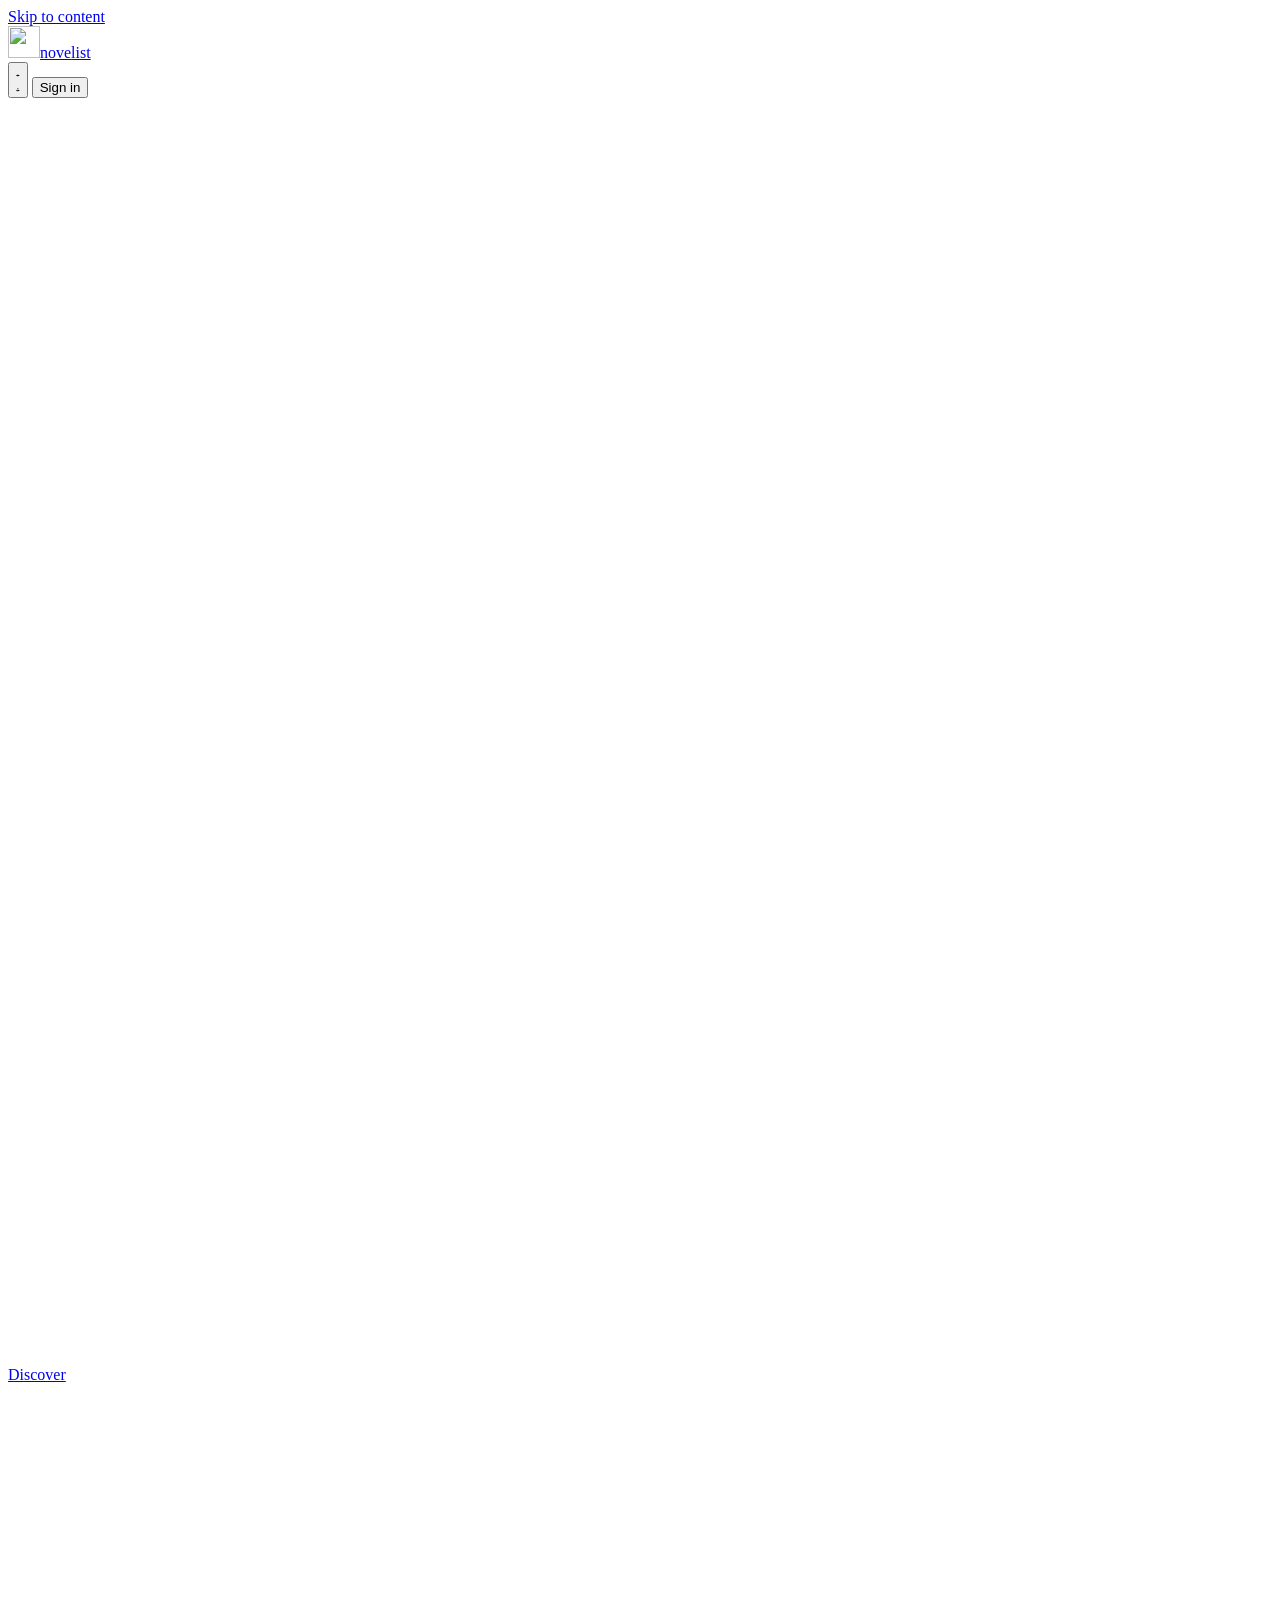
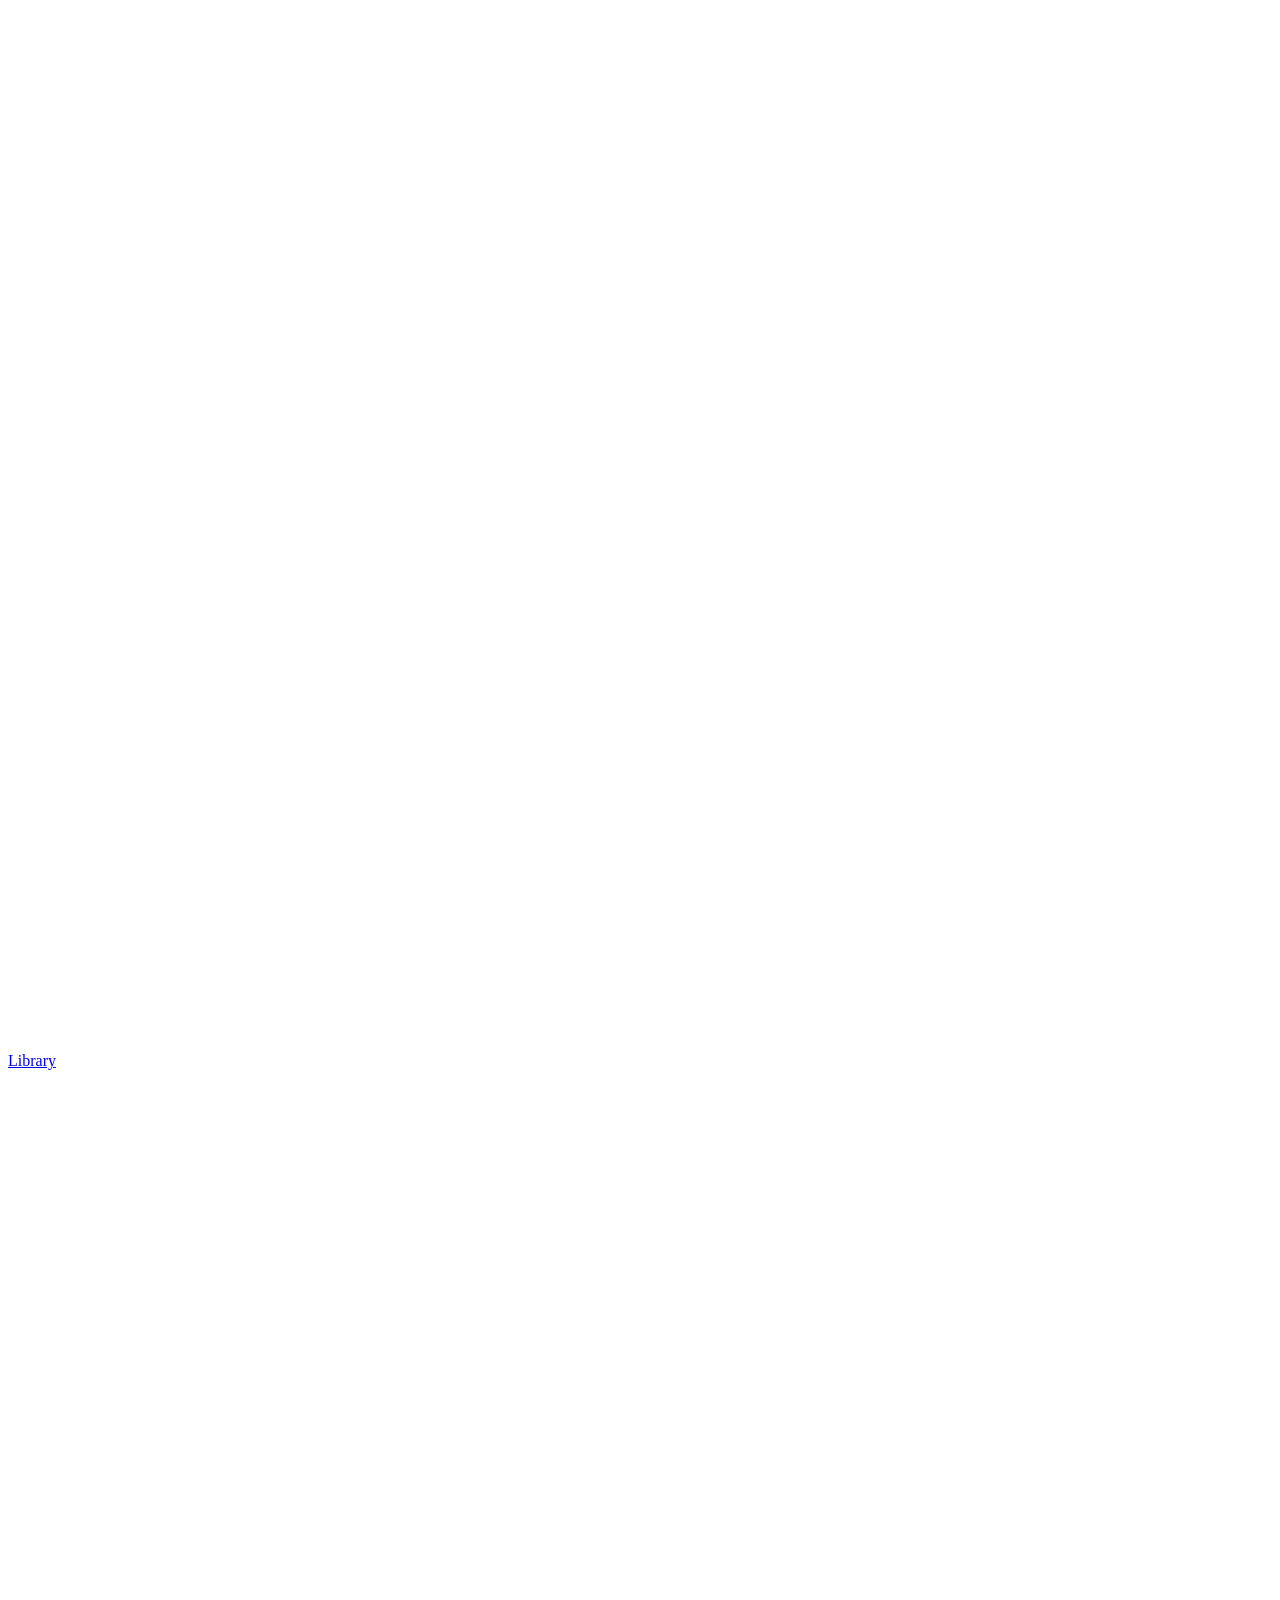
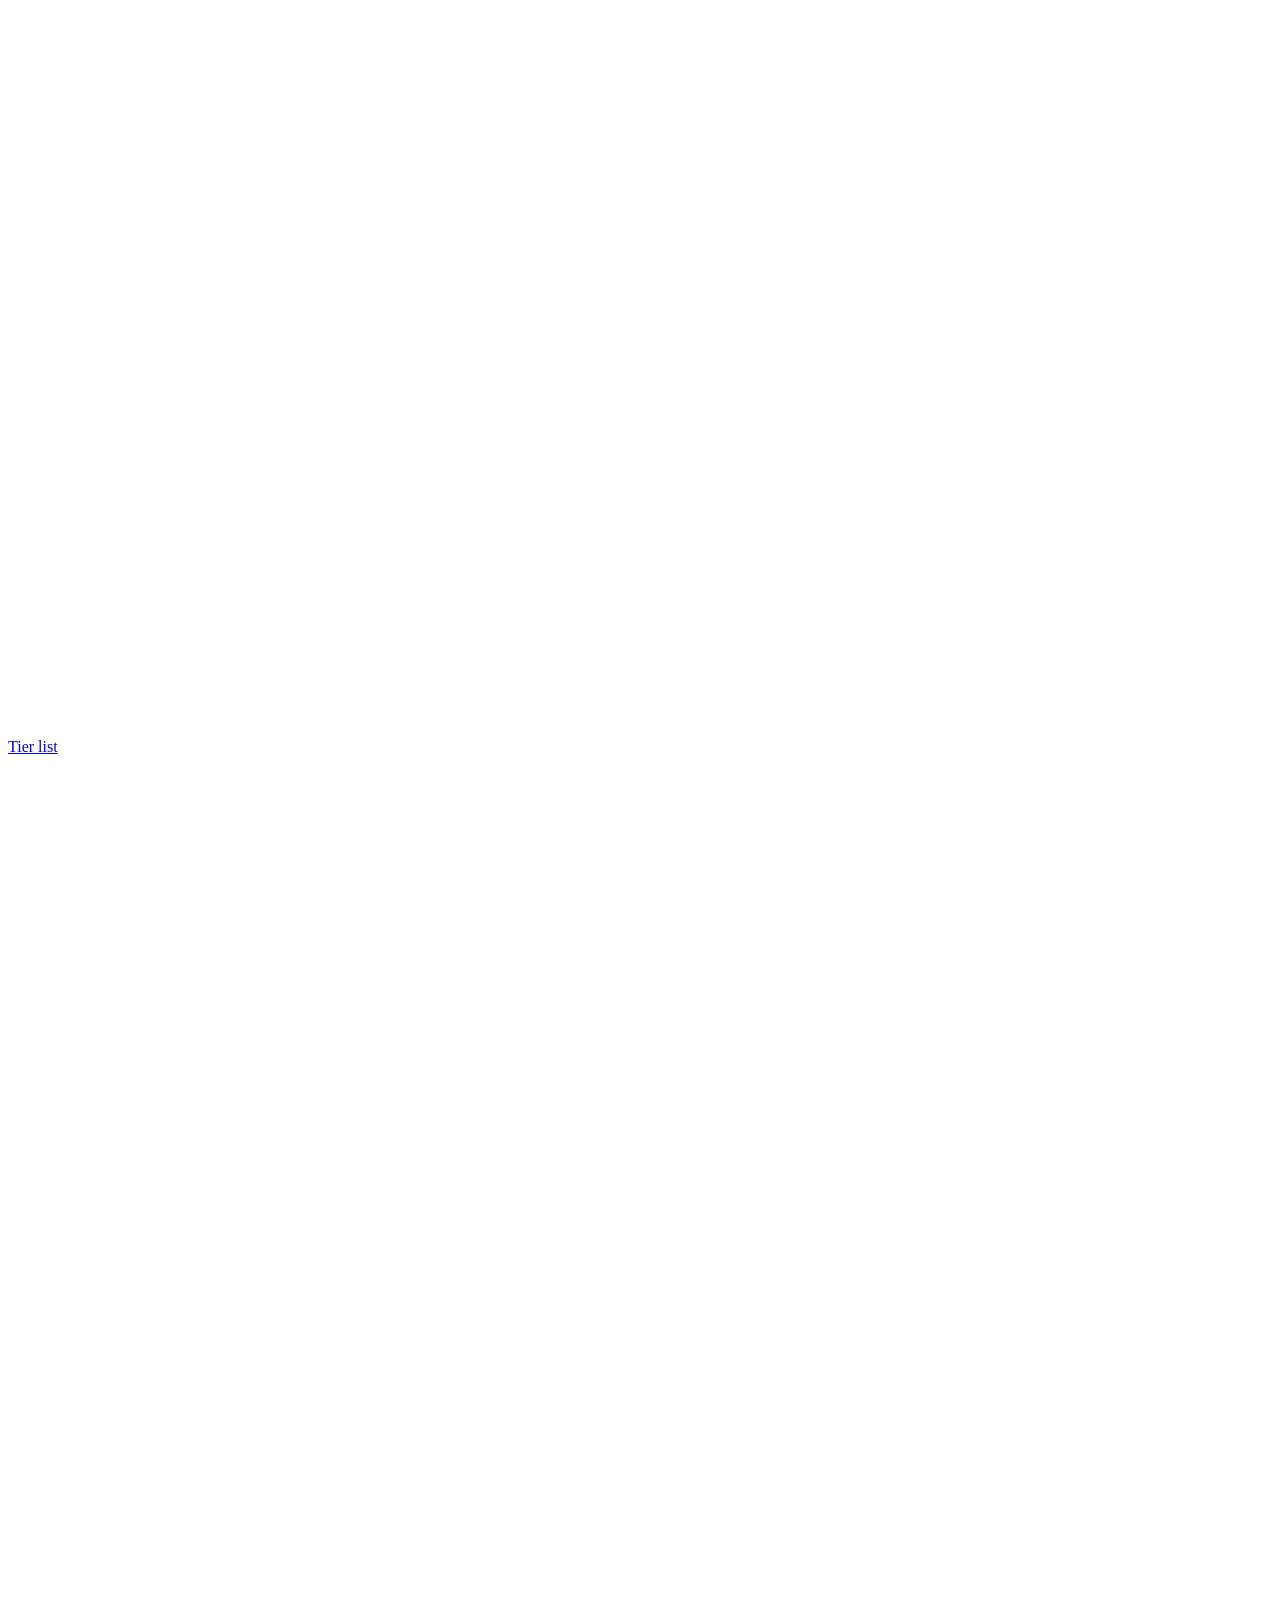
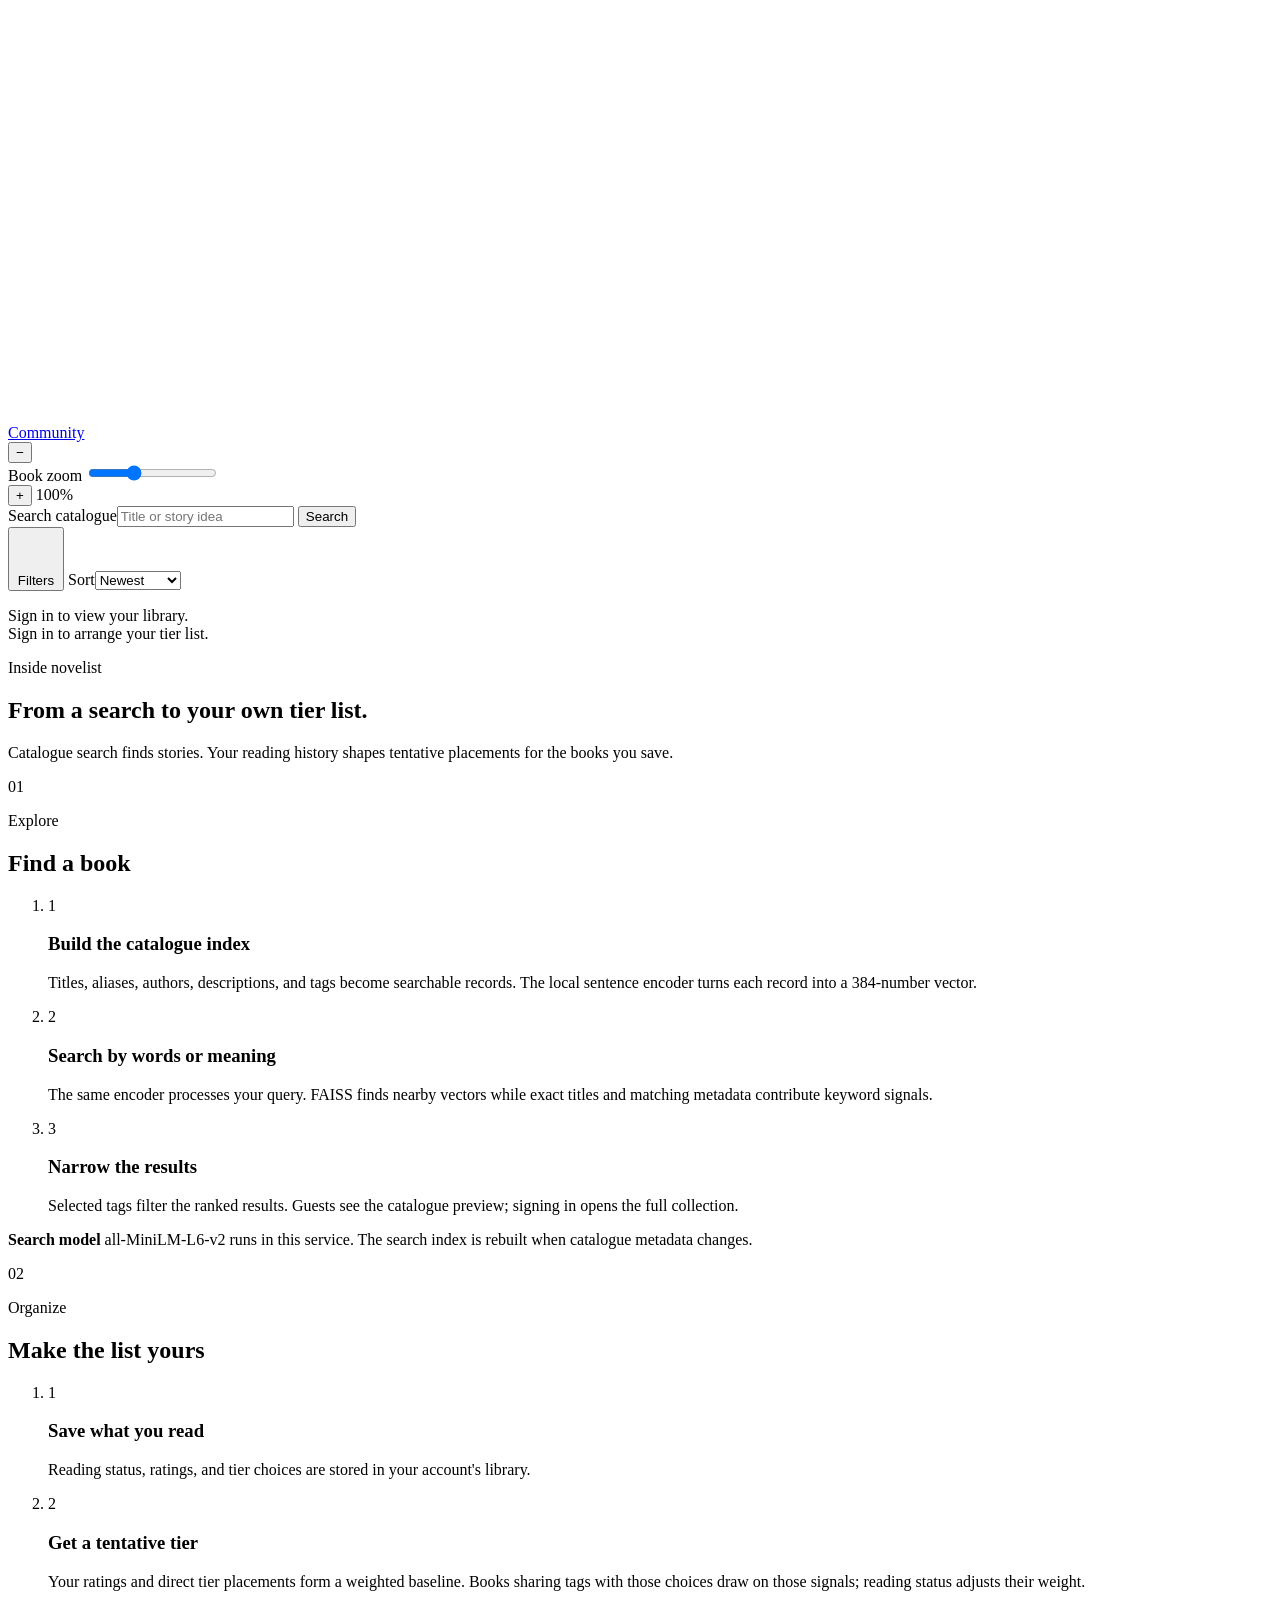
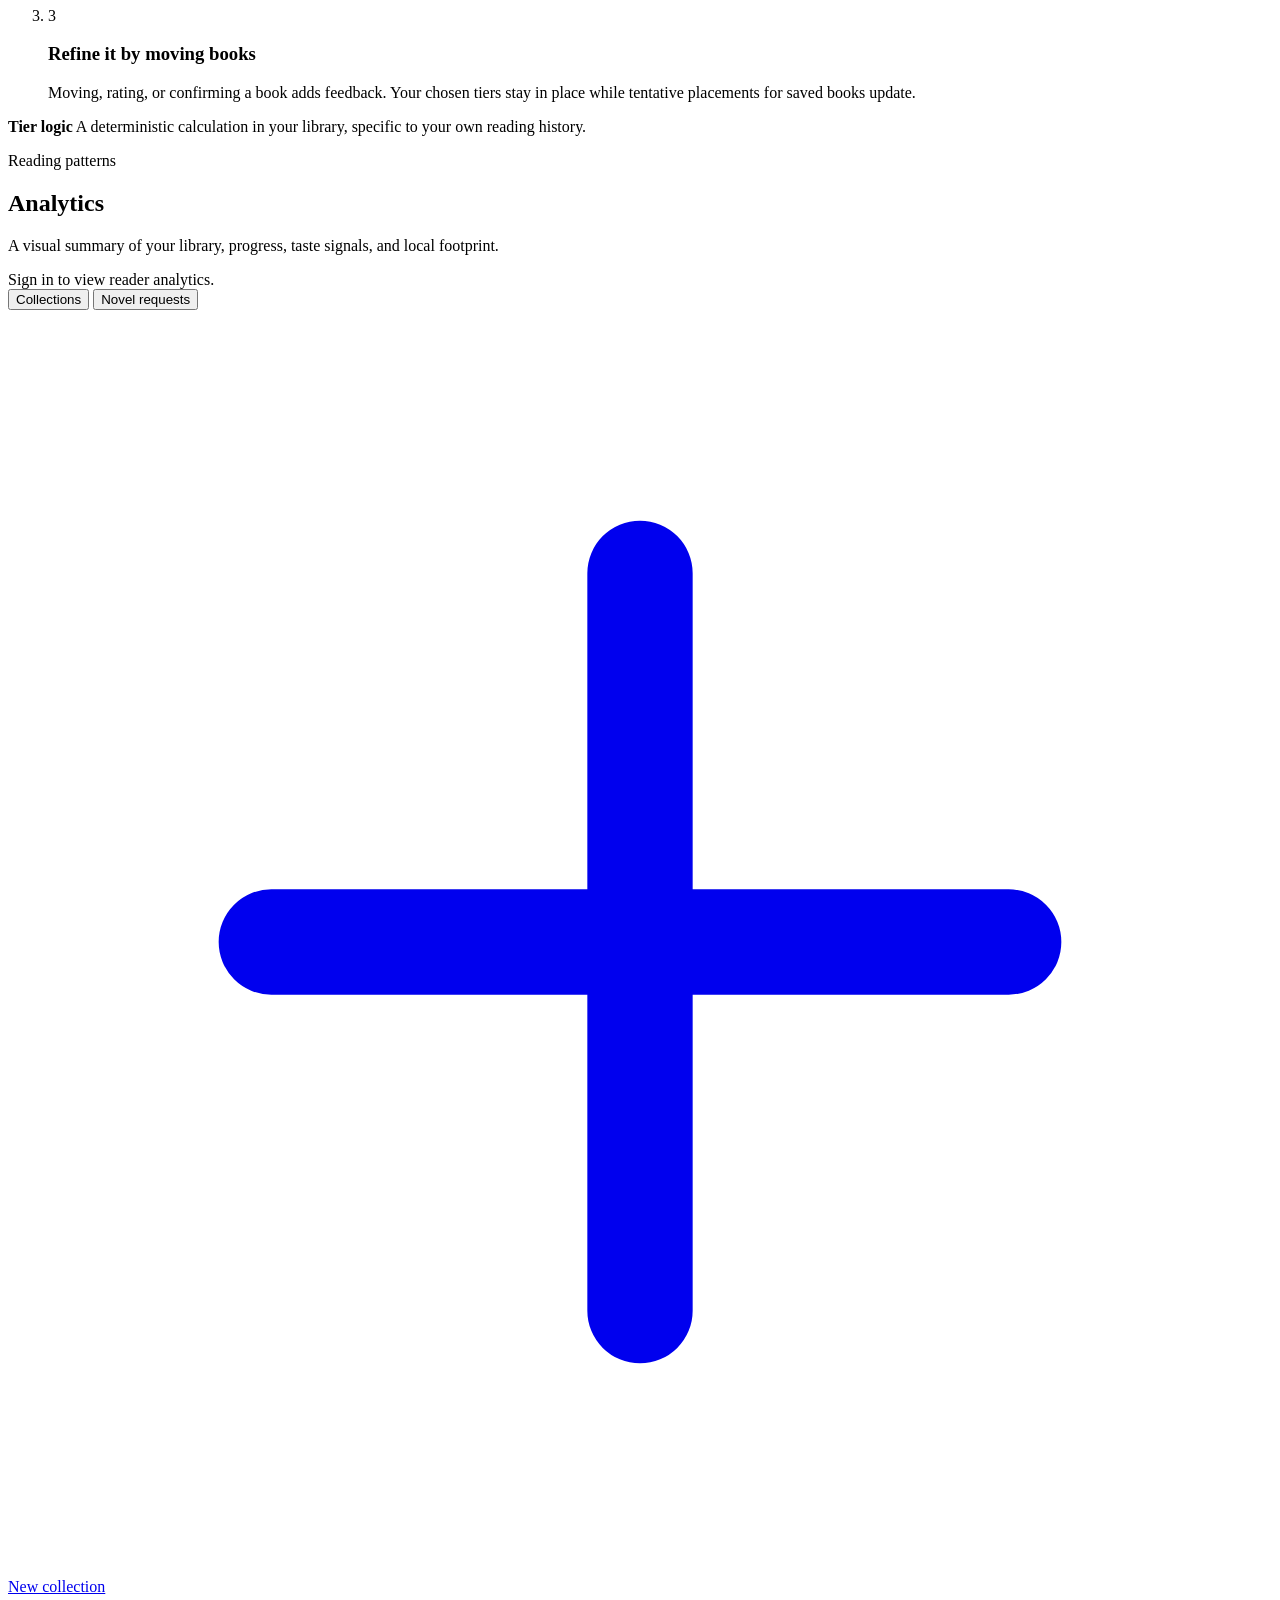
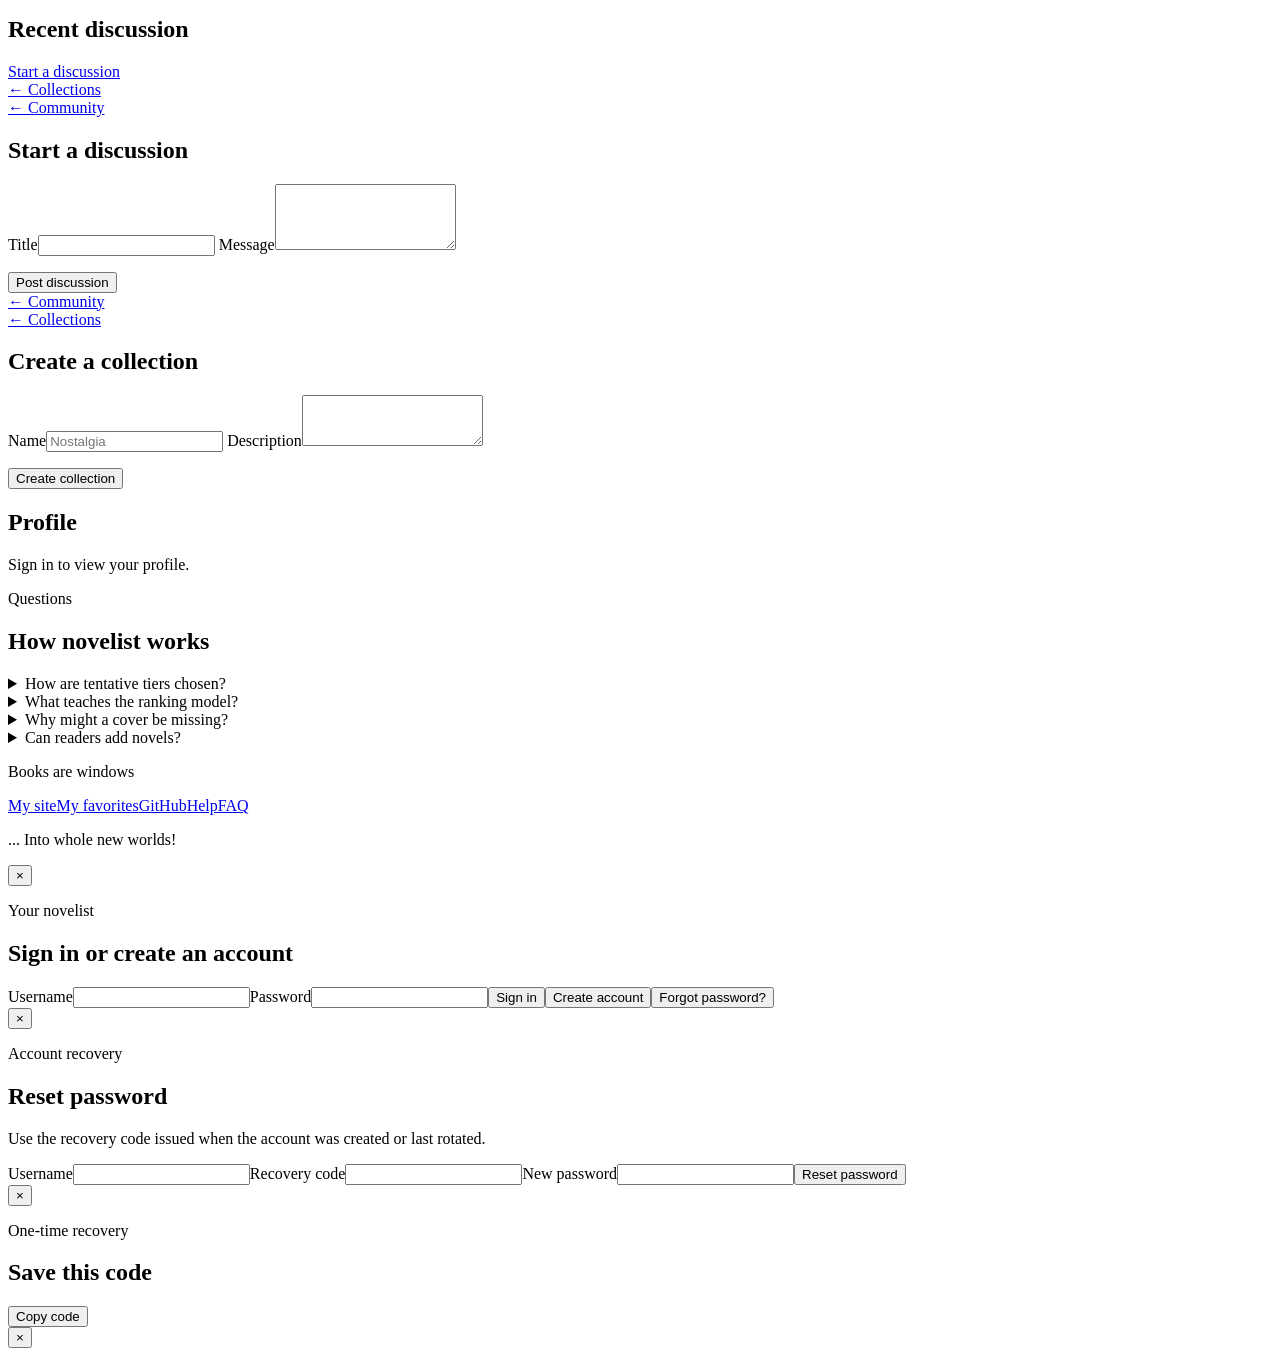
==== commit 9aa87006: "Build collection pages and improve book view layouts" ====
--- a/frontend/index.html
+++ b/frontend/index.html
@@ -12,7 +12,7 @@
   <meta name="twitter:card" content="summary_large_image">
   <title>novelist | Discover and rank novels</title>
   <link rel="icon" href="/favicon.svg?v=4" type="image/svg+xml">
-  <link rel="stylesheet" href="/styles.css?v=10">
+  <link rel="stylesheet" href="/styles.css?v=13">
   <script type="application/ld+json">
   {"@context":"https://schema.org","@type":"FAQPage","mainEntity":[
     {"@type":"Question","name":"How are novels ranked?","acceptedAnswer":{"@type":"Answer","text":"New saves receive a tentative tier based on ratings, direct placements, matching tags, and reading state. Rating, moving, or confirming a title updates future suggestions."}},
@@ -157,38 +157,90 @@
       <div id="analytics-content"><div class="empty">Sign in to view reader analytics.</div></div>
     </section>
 
-    <section id="community" class="view" aria-label="Community collections">
-      <div class="community-workspace">
-        <div class="community-main">
-          <div class="community-tools">
-            <div id="community-tabs" class="segmented" role="tablist" aria-label="Community views">
-              <button id="community-collections-tab" type="button" role="tab" data-community-panel="collections" aria-selected="true" aria-controls="shared-collections">Collections</button>
-              <button id="community-discussion-tab" type="button" role="tab" data-community-panel="discussion" aria-selected="false" aria-controls="community-discussions" tabindex="-1">Recent discussion</button>
-            </div>
-            <details><summary class="outline-button">Create a collection</summary>
-              <form id="collection-form" class="form-panel">
-                <label>Name<input id="collection-name" required maxlength="80" placeholder="Nostalgia"></label>
-                <label>Description<textarea id="collection-description" maxlength="500" rows="2"></textarea></label>
-                <button class="primary-button" type="submit">Create collection</button>
-              </form>
-            </details>
-            <details id="community-request" class="community-request"><summary class="outline-button">Request a novel</summary>
-              <div class="form-panel">
-                <label>Title<input id="request-title" maxlength="300"></label>
-                <button id="request-novel" class="outline-button" type="button">Send request</button>
-              </div>
-            </details>
-            <button id="start-discussion" class="primary-button" type="button">Start a discussion</button>
-          </div>
-          <div id="shared-collections" class="collection-list" role="tabpanel" aria-labelledby="community-collections-tab"><div class="skeleton wide"></div></div>
-          <div id="community-discussions" class="discussion-listing" role="tabpanel" aria-labelledby="community-discussion-tab" hidden></div>
-        </div>
-        <aside class="community-sidebar" aria-label="Community activity and requests">
-          <section id="discussion-preview" class="discussion-preview" aria-labelledby="discussion-heading">
-            <h2 id="discussion-heading">Recent discussion</h2>
+    <section id="community" class="view" aria-label="Community">
+      <div class="community-tools">
+        <div id="community-tabs" class="segmented" role="tablist" aria-label="Community views">
+          <button id="community-collections-tab" type="button" role="tab" data-community-panel="collections" aria-selected="true" aria-controls="collections-panel">Collections</button>
+          <button id="community-requests-tab" type="button" role="tab" data-community-panel="requests" aria-selected="false" aria-controls="novel-requests-panel" tabindex="-1">Novel requests</button>
+        </div>
+        <div id="community-actions">
+          <a class="outline-button create-collection-link" href="#new-collection">
+            <svg class="book-icon" viewBox="0 0 24 24" aria-hidden="true" fill="none" stroke="currentColor" stroke-width="2" stroke-linecap="round"><path d="M12 5v14M5 12h14"/></svg>
+            New collection
+          </a>
+        </div>
+      </div>
+      <div id="collections-panel" class="community-workspace" role="tabpanel" aria-labelledby="community-collections-tab">
+        <div id="shared-collections" class="collection-list"><div class="skeleton wide"></div></div>
+        <aside class="community-sidebar" aria-label="Community activity">
+          <section class="discussion-preview" aria-labelledby="discussion-heading">
+            <header class="community-sidebar-heading">
+              <h2 id="discussion-heading">Recent discussion</h2>
+              <a class="text-link" href="#new-discussion">Start a discussion</a>
+            </header>
             <div id="discussion-highlights"></div>
           </section>
         </aside>
+      </div>
+      <section id="novel-requests-panel" role="tabpanel" aria-labelledby="community-requests-tab" hidden>
+        <form id="novel-request-form" class="form-panel novel-request-form">
+          <label>Request a novel<input id="request-title" required maxlength="300" placeholder="Novel title" aria-describedby="request-visibility"></label>
+          <button class="primary-button" type="submit">Send request</button>
+          <p id="request-visibility">Signed-in readers can see your request and username.</p>
+          <p id="novel-request-feedback" class="form-message" role="status"></p>
+        </form>
+        <div class="request-history">
+          <h2>Previous requests</h2>
+          <div id="request-history-state" class="subtle" role="status"></div>
+          <button id="request-history-signin" class="outline-button" type="button" hidden>Sign in to view requests</button>
+          <ul id="request-history-list" class="request-history-list"></ul>
+          <button id="older-novel-requests" class="outline-button" type="button" hidden>Load older requests</button>
+        </div>
+      </section>
+    </section>
+
+    <section id="collection" class="view" aria-label="Collection">
+      <a class="text-link community-back" href="#community">← Collections</a>
+      <div class="community-workspace collection-page">
+        <div id="collection-detail"></div>
+        <aside id="related-collections" class="discussion-preview" aria-label="Related collections" hidden></aside>
+      </div>
+    </section>
+
+    <section id="new-discussion" class="view" aria-labelledby="new-discussion-heading">
+      <div class="collection-creation">
+        <a class="text-link" href="#community">← Community</a>
+        <h1 id="new-discussion-heading" tabindex="-1">Start a discussion</h1>
+        <form id="discussion-topic-form" class="form-panel">
+          <label>Title<input name="title" required maxlength="120"></label>
+          <label>Message<textarea name="body" required maxlength="2000" rows="4"></textarea></label>
+          <div class="collection-creation-actions">
+            <p class="form-message" role="status"></p>
+            <button class="primary-button" type="submit">Post discussion</button>
+          </div>
+        </form>
+      </div>
+    </section>
+
+    <section id="discussion" class="view" aria-label="Discussion">
+      <div class="discussion-page">
+        <a class="text-link community-back" href="#community">← Community</a>
+        <div id="discussion-detail"></div>
+      </div>
+    </section>
+
+    <section id="new-collection" class="view" aria-labelledby="new-collection-heading">
+      <div class="collection-creation">
+        <a class="text-link" href="#community">← Collections</a>
+        <h1 id="new-collection-heading" tabindex="-1">Create a collection</h1>
+        <form id="collection-form" class="form-panel">
+          <label>Name<input id="collection-name" name="name" required maxlength="80" placeholder="Nostalgia"></label>
+          <label>Description<textarea name="description" maxlength="500" rows="3"></textarea></label>
+          <div class="collection-creation-actions">
+            <p class="form-message" role="status"></p>
+            <button class="primary-button" type="submit">Create collection</button>
+          </div>
+        </form>
       </div>
     </section>
 
@@ -234,7 +286,7 @@
   <div id="login-modal" class="modal" aria-hidden="true"><form id="login-form" class="modal-panel"><button id="close-login" type="button" class="modal-close" aria-label="Close">×</button><p class="eyebrow">Your novelist</p><h2>Sign in or create an account</h2><p id="auth-message" class="form-message" role="status"></p><label>Username<input id="username" required minlength="3" maxlength="32" autocomplete="username"></label><label>Password<input id="password" required maxlength="256" type="password" autocomplete="current-password"></label><button id="sign-in" class="primary-button" type="submit">Sign in</button><button id="register" class="outline-button" type="button">Create account</button><button id="open-reset" class="text-button" type="button">Forgot password?</button></form></div>
   <div id="reset-modal" class="modal" aria-hidden="true"><form id="reset-form" class="modal-panel"><button id="close-reset" type="button" class="modal-close" aria-label="Close">×</button><p class="eyebrow">Account recovery</p><h2>Reset password</h2><p id="reset-message" class="form-message" role="status">Use the recovery code issued when the account was created or last rotated.</p><label>Username<input id="reset-username" required minlength="3" maxlength="32" autocomplete="username"></label><label>Recovery code<input id="reset-code" required minlength="16" maxlength="128" autocomplete="off"></label><label>New password<input id="reset-password" required minlength="10" maxlength="256" type="password" autocomplete="new-password"></label><button class="primary-button" type="submit">Reset password</button></form></div>
   <div id="recovery-modal" class="modal" aria-hidden="true"><div class="modal-panel"><button id="close-recovery" type="button" class="modal-close" aria-label="Close">×</button><p class="eyebrow">One-time recovery</p><h2>Save this code</h2><p id="recovery-lead" class="subtle"></p><code id="recovery-code" class="recovery-code"></code><button id="copy-recovery" class="outline-button" type="button">Copy code</button></div></div>
-  <div id="collection-modal" class="modal" aria-hidden="true"><div class="modal-panel collection-detail"><button id="close-collection" type="button" class="modal-close" aria-label="Close">×</button><div id="collection-detail"></div></div></div>
+  <div id="reader-profile-modal" class="modal" aria-hidden="true"><div class="modal-panel reader-profile-detail"><button id="close-reader-profile" type="button" class="modal-close" aria-label="Close">×</button><div id="reader-profile-detail"></div></div></div>
 
   <dialog id="tag-dialog" class="filter-dialog" aria-label="Filter by tags">
     <div class="filter-heading">
@@ -248,7 +300,7 @@
     <div class="book-menu-rail" role="group" aria-label="Book actions"></div>
     <div class="book-menu-body" id="book-menu-body" role="region" aria-label="Book actions" hidden></div>
   </aside>
-  <script src="/bookshelf.js?v=9" defer></script>
-  <script src="/app.js?v=12" defer></script>
+  <script src="/bookshelf.js?v=10" defer></script>
+  <script src="/app.js?v=15" defer></script>
 </body>
 </html>
